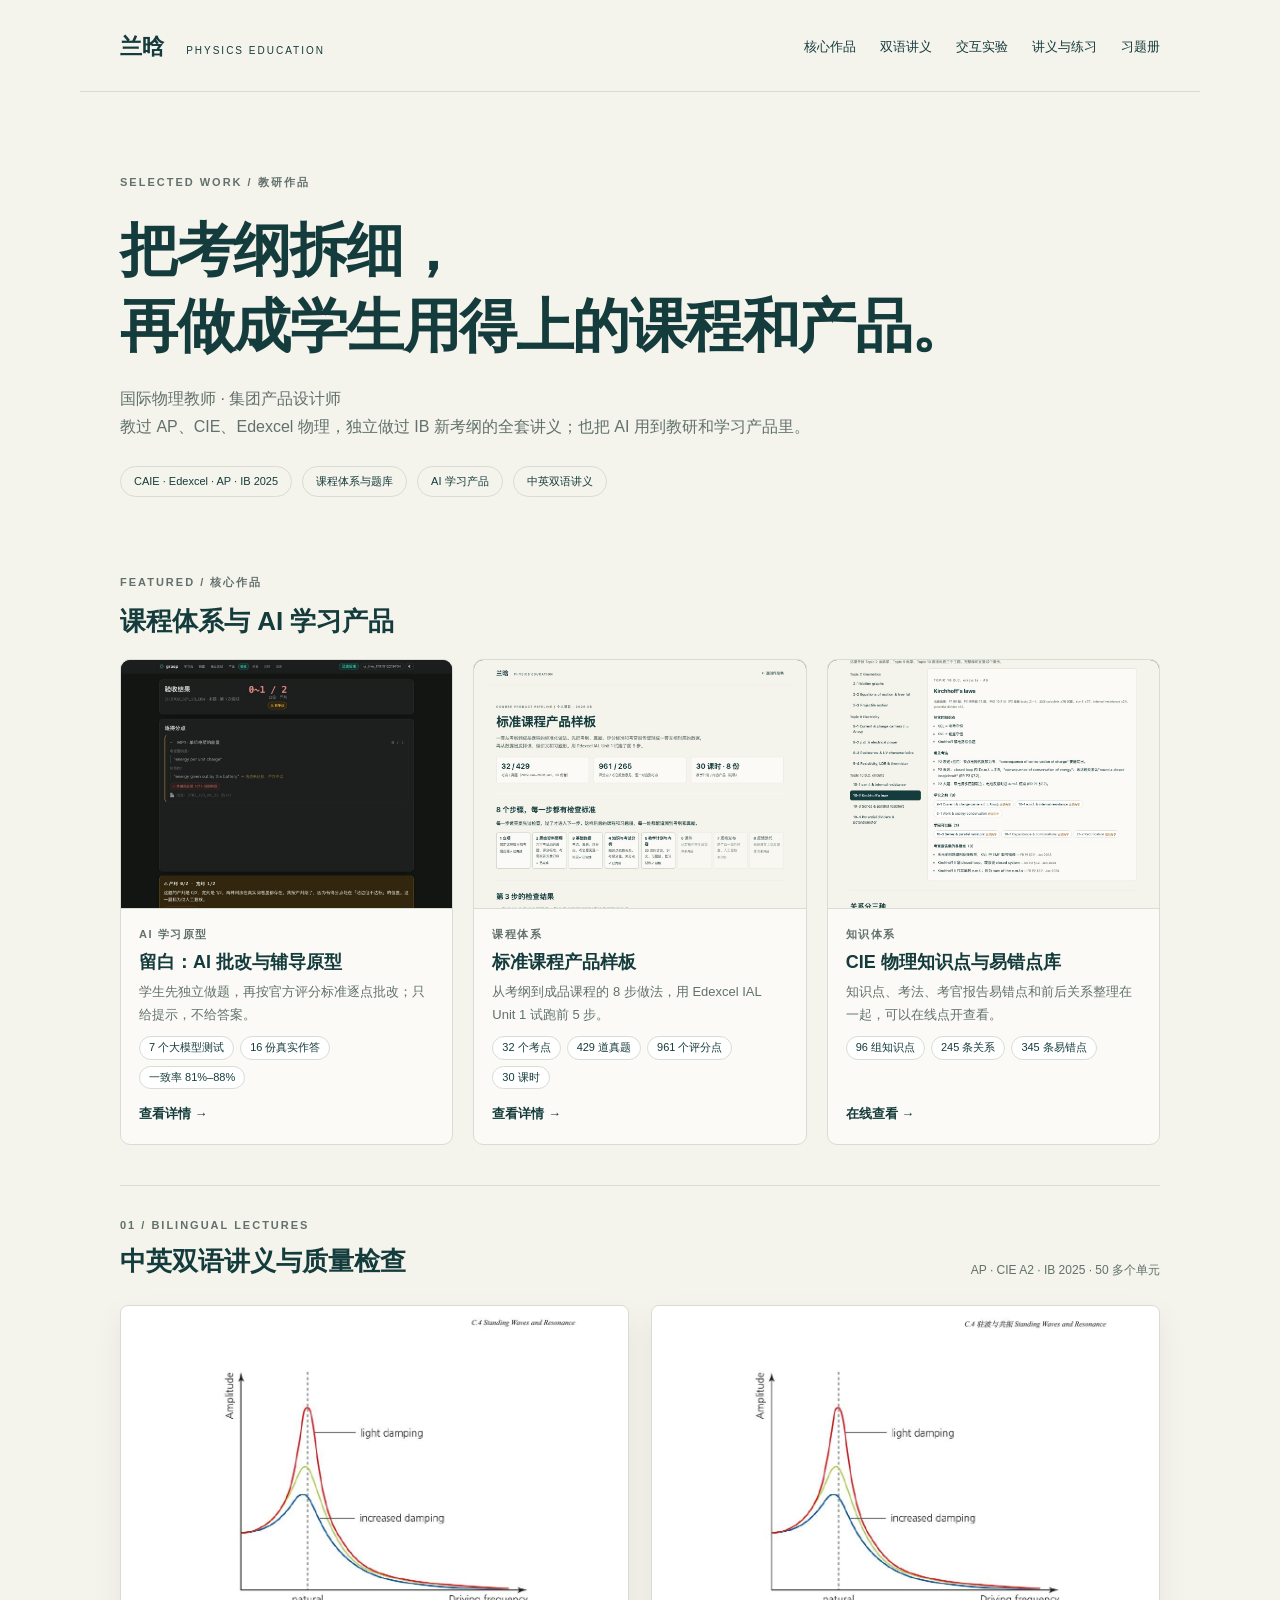
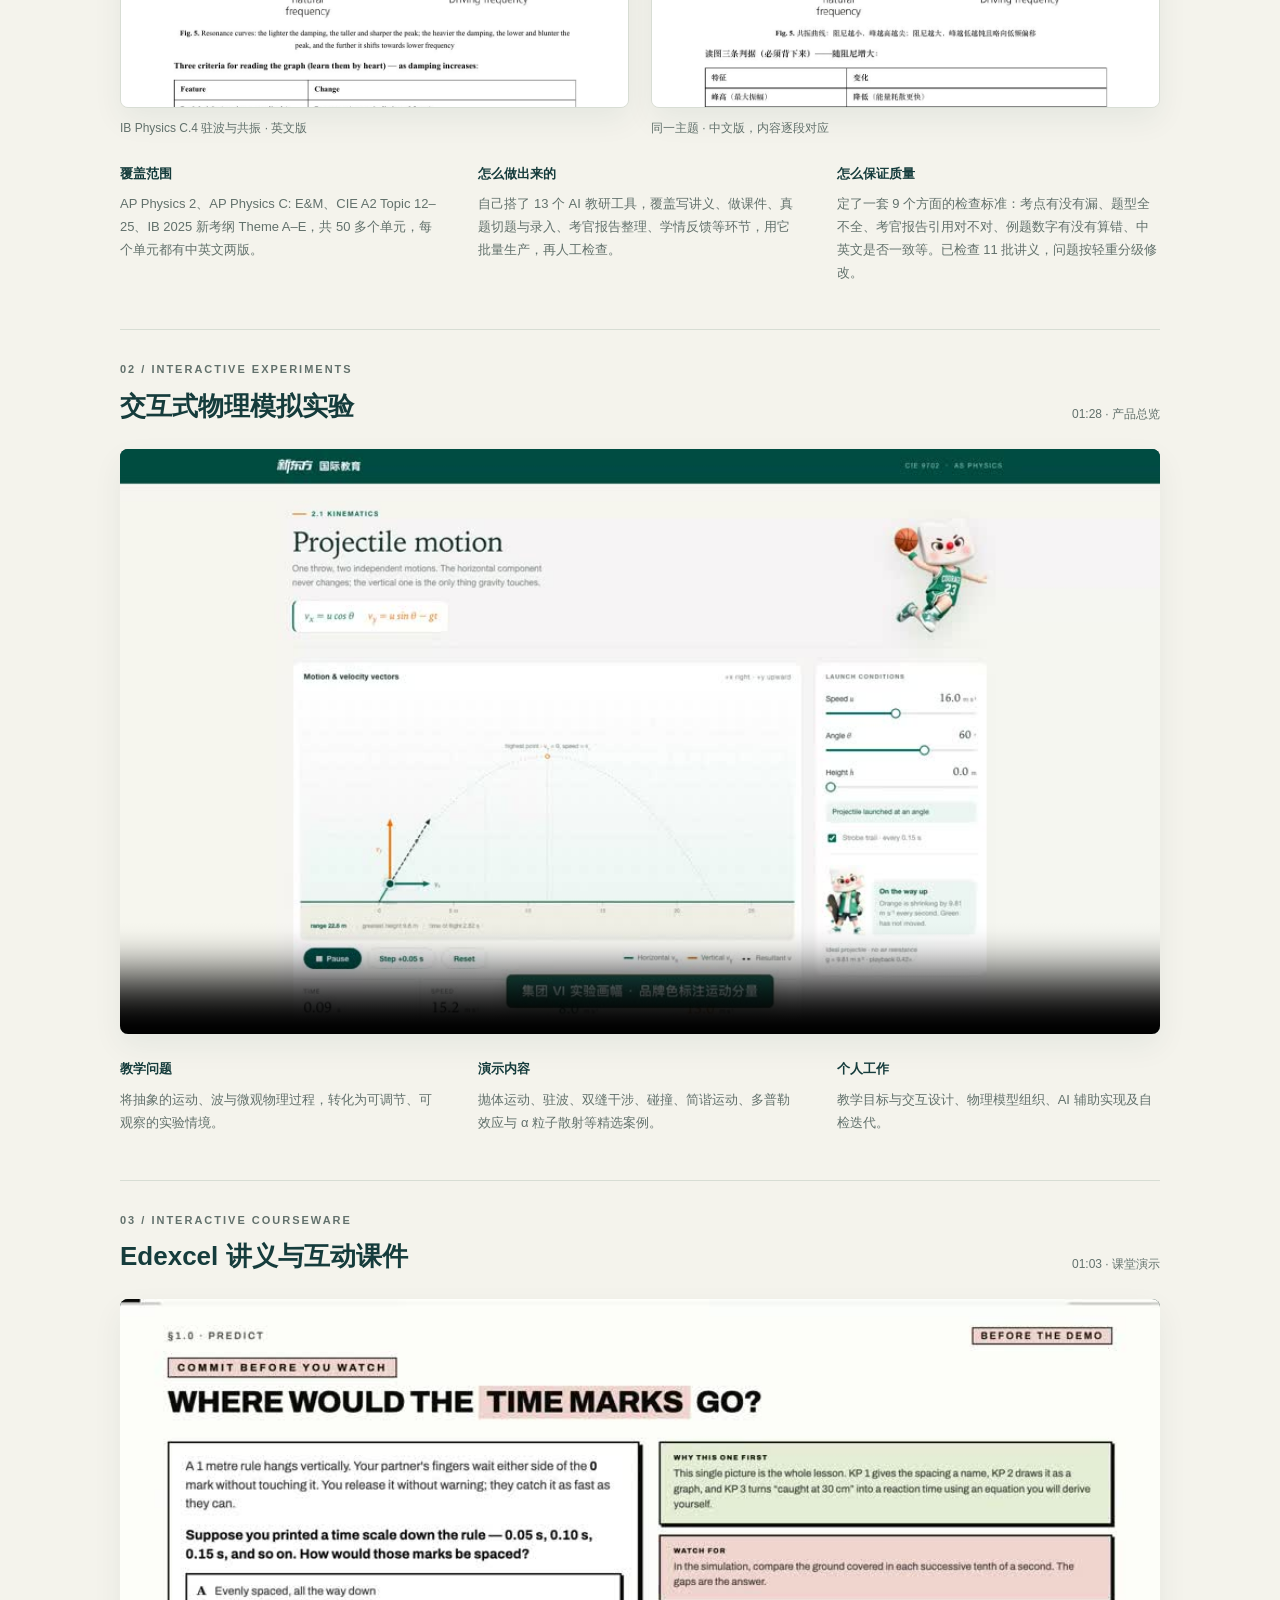
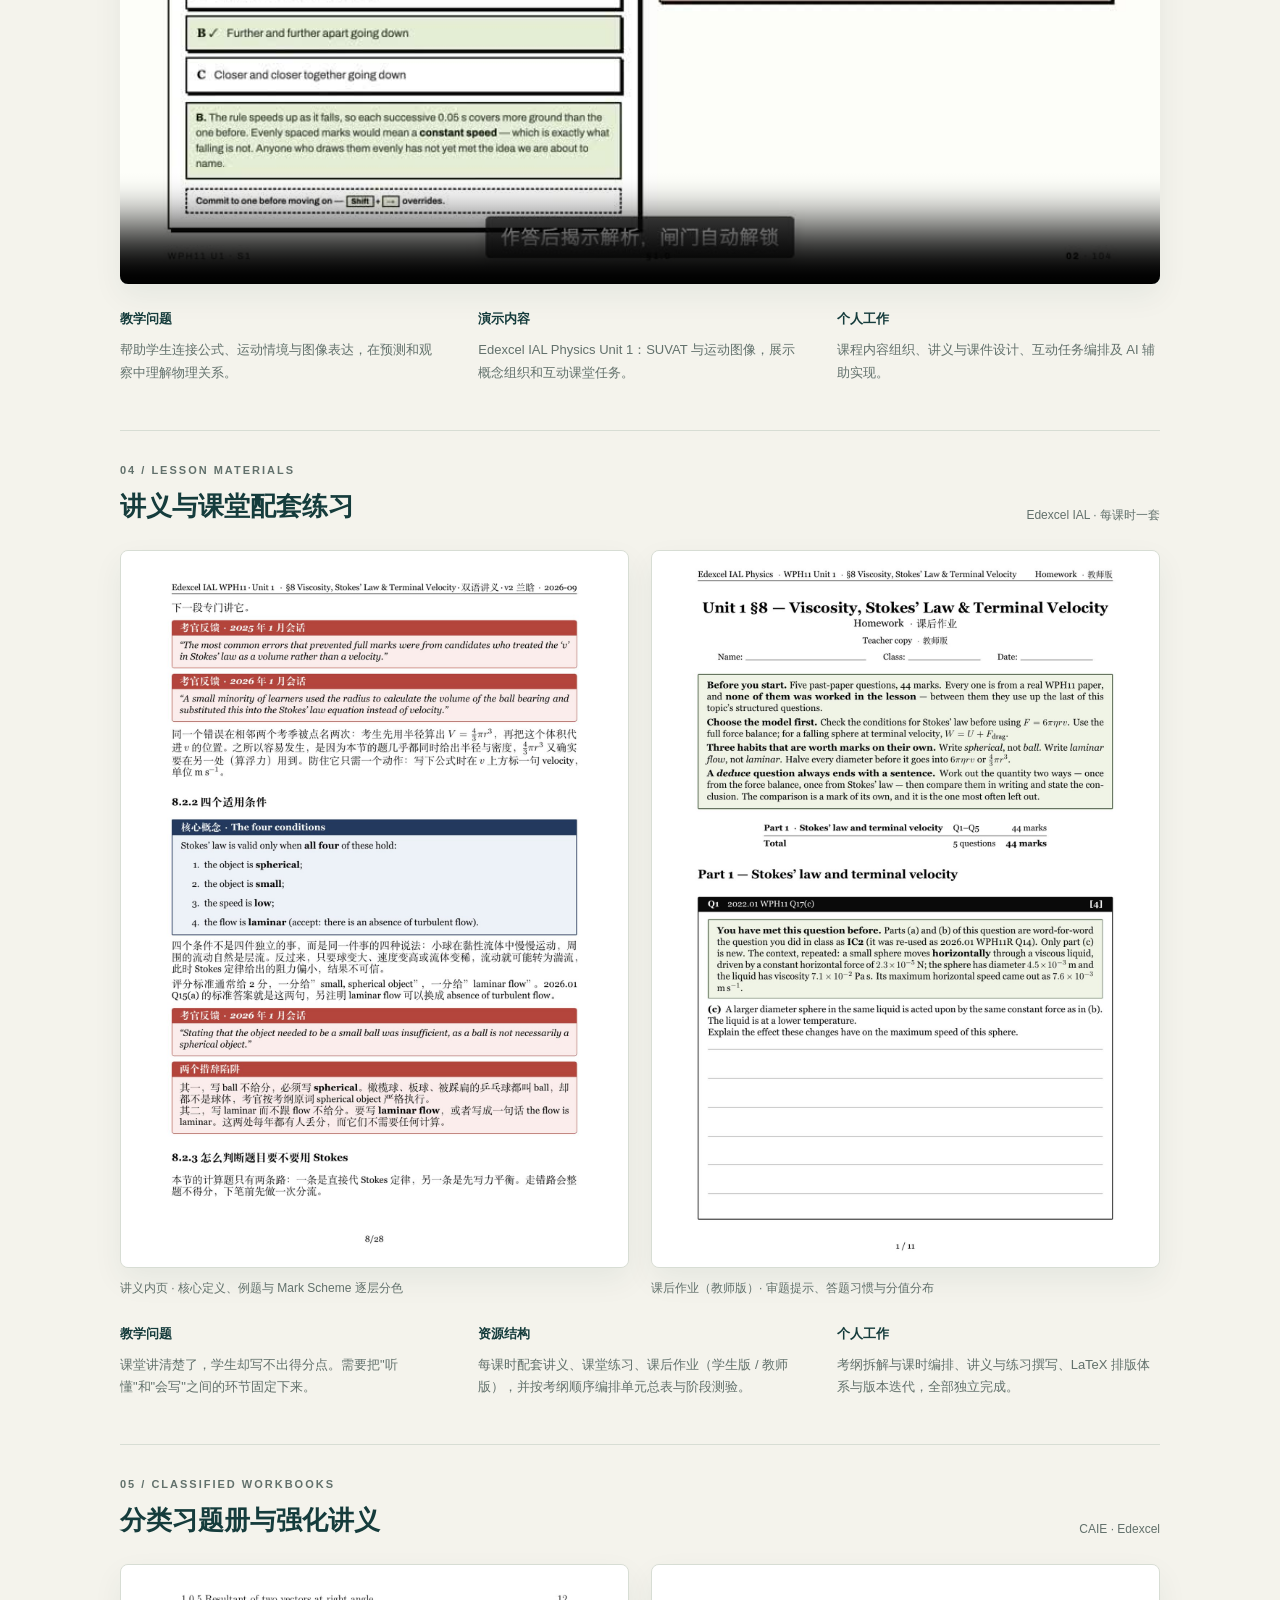
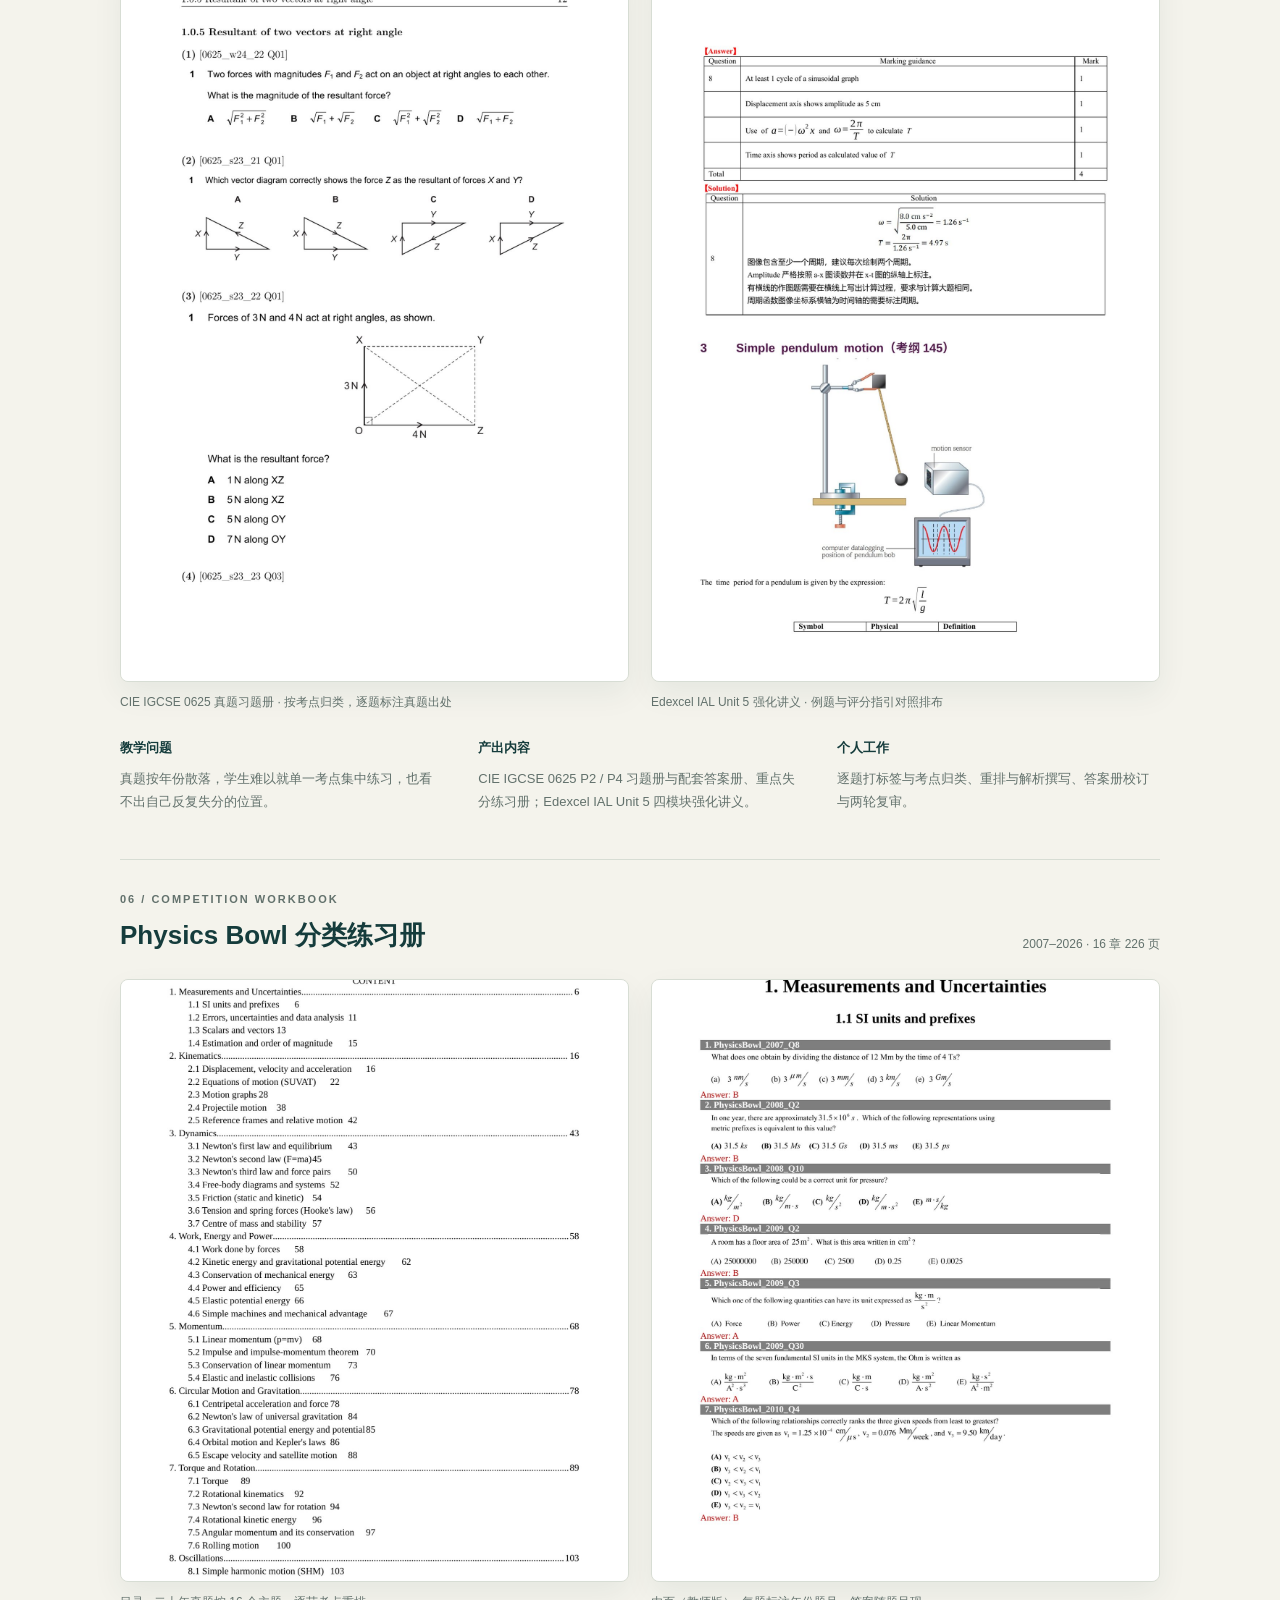
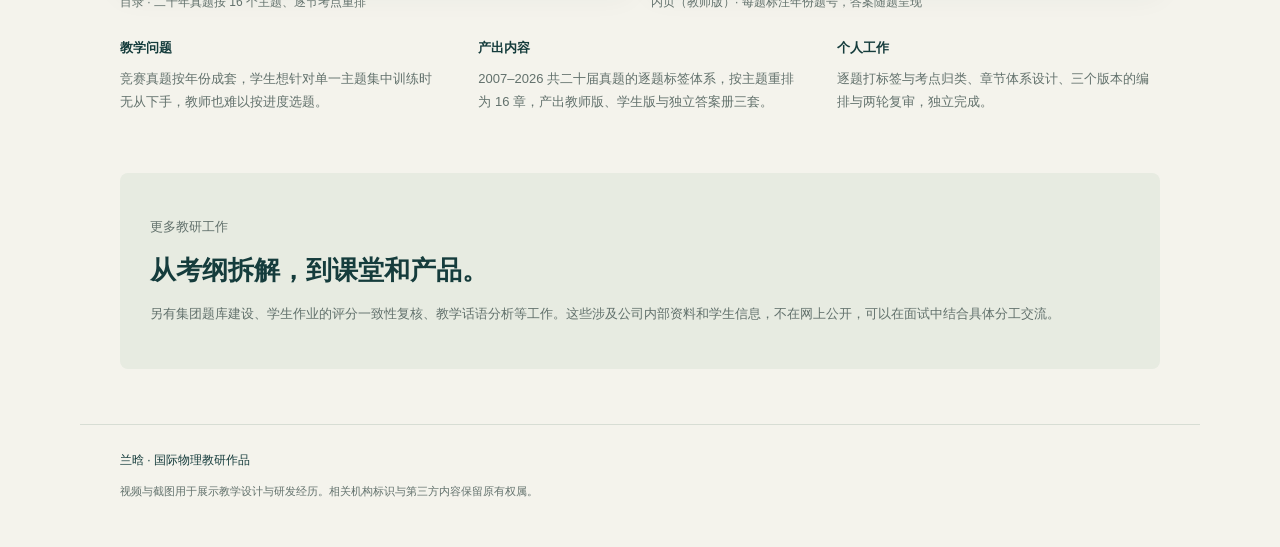
==== index.html @ 9a459170 "首页重排并新增三个核心作品详情页 - 首页新增核心作品卡片：留白 AI 批改与辅导原型、标准课程产品样板、CIE 知识点与易错点库 - 新增中英双语讲义板块，原有板块顺延编号 - 新增 whitesp" ====
<!doctype html>
<html lang="zh-CN">
<head><meta charset="utf-8"><meta name="viewport" content="width=device-width,initial-scale=1"><title>兰晗 · 国际课程教研与 AI 学习产品</title><meta name="description" content="国际物理教研作品：AI 批改与辅导原型、标准课程产品样板、CIE 知识点与易错点库、中英双语讲义、交互式模拟实验与分类习题册。"><link rel="stylesheet" href="style.css"><link rel="stylesheet" href="sub.css"><link rel="icon" href="favicon.svg" type="image/svg+xml"></head>
<body>
<header><a class="brand" href="#">兰晗 <span>PHYSICS EDUCATION</span></a><nav><a href="#featured">核心作品</a><a href="#bilingual">双语讲义</a><a href="#simulations">交互实验</a><a href="#materials">讲义与练习</a><a href="#workbooks">习题册</a></nav></header>
<main><section class="intro"><p class="eyebrow">SELECTED WORK / 教研作品</p><h1>把考纲拆细，<br>再做成学生用得上的课程和产品。</h1><p class="lead">国际物理教师 · 集团产品设计师<br>教过 AP、CIE、Edexcel 物理，独立做过 IB 新考纲的全套讲义；也把 AI 用到教研和学习产品里。</p><div class="tags"><span>CAIE · Edexcel · AP · IB 2025</span><span>课程体系与题库</span><span>AI 学习产品</span><span>中英双语讲义</span></div></section>
<section class="featured" id="featured"><p class="eyebrow">FEATURED / 核心作品</p><h2>课程体系与 AI 学习产品</h2><div class="feat-grid">
<a class="feat" href="whitespace.html"><div class="thumb"><img src="assets/ws-verdict.jpg" alt="留白批改结果界面" loading="lazy"></div><div class="body"><span class="kind">AI 学习原型</span><h3>留白：AI 批改与辅导原型</h3><p>学生先独立做题，再按官方评分标准逐点批改；只给提示，不给答案。</p><div class="nums"><span>7 个大模型测试</span><span>16 份真实作答</span><span>一致率 81%–88%</span></div><span class="more">查看详情 →</span></div></a>
<a class="feat" href="standard-course.html"><div class="thumb"><img src="assets/course-preview.jpg" alt="标准课程产品样板页面" loading="lazy"></div><div class="body"><span class="kind">课程体系</span><h3>标准课程产品样板</h3><p>从考纲到成品课程的 8 步做法，用 Edexcel IAL Unit 1 试跑前 5 步。</p><div class="nums"><span>32 个考点</span><span>429 道真题</span><span>961 个评分点</span><span>30 课时</span></div><span class="more">查看详情 →</span></div></a>
<a class="feat" href="knowledge-map.html"><div class="thumb"><img src="assets/kg-preview.jpg" alt="CIE 知识点与易错点库交互页面" loading="lazy"></div><div class="body"><span class="kind">知识体系</span><h3>CIE 物理知识点与易错点库</h3><p>知识点、考法、考官报告易错点和前后关系整理在一起，可以在线点开查看。</p><div class="nums"><span>96 组知识点</span><span>245 条关系</span><span>345 条易错点</span></div><span class="more">在线查看 →</span></div></a>
</div></section>
<article id="bilingual"><div class="section-heading"><div><p class="eyebrow">01 / BILINGUAL LECTURES</p><h2>中英双语讲义与质量检查</h2></div><span class="duration">AP · CIE A2 · IB 2025 · 50 多个单元</span></div><div class="shots"><figure><img src="assets/bilingual-en.jpg" alt="IB Physics C.4 驻波与共振英文讲义内页，含共振曲线与阻尼对比表" loading="lazy" width="1076" height="851"><figcaption>IB Physics C.4 驻波与共振 · 英文版</figcaption></figure><figure><img src="assets/bilingual-cn.jpg" alt="同一主题中文版讲义内页" loading="lazy" width="1076" height="851"><figcaption>同一主题 · 中文版，内容逐段对应</figcaption></figure></div><div class="details"><section><h3>覆盖范围</h3><p>AP Physics 2、AP Physics C: E&amp;M、CIE A2 Topic 12–25、IB 2025 新考纲 Theme A–E，共 50 多个单元，每个单元都有中英文两版。</p></section><section><h3>怎么做出来的</h3><p>自己搭了 13 个 AI 教研工具，覆盖写讲义、做课件、真题切题与录入、考官报告整理、学情反馈等环节，用它批量生产，再人工检查。</p></section><section><h3>怎么保证质量</h3><p>定了一套 9 个方面的检查标准：考点有没有漏、题型全不全、考官报告引用对不对、例题数字有没有算错、中英文是否一致等。已检查 11 批讲义，问题按轻重分级修改。</p></section></div></article>
<article id="simulations"><div class="section-heading"><div><p class="eyebrow">02 / INTERACTIVE EXPERIMENTS</p><h2>交互式物理模拟实验</h2></div><span class="duration">01:28 · 产品总览</span></div><video controls playsinline preload="none" poster="simulations.jpg" aria-label="交互式物理模拟实验演示"><source src="simulations.mp4" type="video/mp4">浏览器不支持播放，请打开<a href="simulations.mp4">视频文件</a>。</video><div class="details"><section><h3>教学问题</h3><p>将抽象的运动、波与微观物理过程，转化为可调节、可观察的实验情境。</p></section><section><h3>演示内容</h3><p>抛体运动、驻波、双缝干涉、碰撞、简谐运动、多普勒效应与 α 粒子散射等精选案例。</p></section><section><h3>个人工作</h3><p>教学目标与交互设计、物理模型组织、AI 辅助实现及自检迭代。</p></section></div></article>
<article id="courseware"><div class="section-heading"><div><p class="eyebrow">03 / INTERACTIVE COURSEWARE</p><h2>Edexcel 讲义与互动课件</h2></div><span class="duration">01:03 · 课堂演示</span></div><video controls playsinline preload="none" poster="courseware.jpg" aria-label="Edexcel 互动课件演示"><source src="courseware.mp4" type="video/mp4">浏览器不支持播放，请打开<a href="courseware.mp4">视频文件</a>。</video><div class="details"><section><h3>教学问题</h3><p>帮助学生连接公式、运动情境与图像表达，在预测和观察中理解物理关系。</p></section><section><h3>演示内容</h3><p>Edexcel IAL Physics Unit 1：SUVAT 与运动图像，展示概念组织和互动课堂任务。</p></section><section><h3>个人工作</h3><p>课程内容组织、讲义与课件设计、互动任务编排及 AI 辅助实现。</p></section></div></article>
<article id="materials"><div class="section-heading"><div><p class="eyebrow">04 / LESSON MATERIALS</p><h2>讲义与课堂配套练习</h2></div><span class="duration">Edexcel IAL · 每课时一套</span></div><div class="shots"><figure><img src="shot-lecture.jpg" alt="Edexcel IAL Unit 1 黏滞性与斯托克斯定律双语讲义内页" loading="lazy" width="1400" height="1978"><figcaption>讲义内页 · 核心定义、例题与 Mark Scheme 逐层分色</figcaption></figure><figure><img src="shot-homework.jpg" alt="课后作业教师版首页，含审题提示与分值分布表" loading="lazy" width="1400" height="1978"><figcaption>课后作业（教师版）· 审题提示、答题习惯与分值分布</figcaption></figure></div><div class="details"><section><h3>教学问题</h3><p>课堂讲清楚了，学生却写不出得分点。需要把"听懂"和"会写"之间的环节固定下来。</p></section><section><h3>资源结构</h3><p>每课时配套讲义、课堂练习、课后作业（学生版 / 教师版），并按考纲顺序编排单元总表与阶段测验。</p></section><section><h3>个人工作</h3><p>考纲拆解与课时编排、讲义与练习撰写、LaTeX 排版体系与版本迭代，全部独立完成。</p></section></div></article>
<article id="workbooks"><div class="section-heading"><div><p class="eyebrow">05 / CLASSIFIED WORKBOOKS</p><h2>分类习题册与强化讲义</h2></div><span class="duration">CAIE · Edexcel</span></div><div class="shots"><figure><img src="shot-cie-ig.jpg" alt="CIE IGCSE 0625 真题习题册内页，按考点归类并标注真题出处" loading="lazy" width="1400" height="1978"><figcaption>CIE IGCSE 0625 真题习题册 · 按考点归类，逐题标注真题出处</figcaption></figure><figure><img src="shot-edx-u5.jpg" alt="Edexcel IAL Unit 5 强化讲义内页，含简谐运动与单摆的评分指引" loading="lazy" width="1400" height="1978"><figcaption>Edexcel IAL Unit 5 强化讲义 · 例题与评分指引对照排布</figcaption></figure></div><div class="details"><section><h3>教学问题</h3><p>真题按年份散落，学生难以就单一考点集中练习，也看不出自己反复失分的位置。</p></section><section><h3>产出内容</h3><p>CIE IGCSE 0625 P2 / P4 习题册与配套答案册、重点失分练习册；Edexcel IAL Unit 5 四模块强化讲义。</p></section><section><h3>个人工作</h3><p>逐题打标签与考点归类、重排与解析撰写、答案册校订与两轮复审。</p></section></div></article>
<article id="physicsbowl"><div class="section-heading"><div><p class="eyebrow">06 / COMPETITION WORKBOOK</p><h2>Physics Bowl 分类练习册</h2></div><span class="duration">2007–2026 · 16 章 226 页</span></div><div class="shots"><figure><img src="shot-pbowl-toc.jpg" alt="Physics Bowl 分类练习册目录，按十六个物理主题分章" loading="lazy" width="1400" height="1661"><figcaption>目录 · 二十年真题按 16 个主题、逐节考点重排</figcaption></figure><figure><img src="shot-pbowl-q.jpg" alt="练习册内页，每题标注真题年份与题号并附答案" loading="lazy" width="1400" height="1661"><figcaption>内页（教师版）· 每题标注年份题号，答案随题呈现</figcaption></figure></div><div class="details"><section><h3>教学问题</h3><p>竞赛真题按年份成套，学生想针对单一主题集中训练时无从下手，教师也难以按进度选题。</p></section><section><h3>产出内容</h3><p>2007–2026 共二十届真题的逐题标签体系，按主题重排为 16 章，产出教师版、学生版与独立答案册三套。</p></section><section><h3>个人工作</h3><p>逐题打标签与考点归类、章节体系设计、三个版本的编排与两轮复审，独立完成。</p></section></div></article>
<aside><p>更多教研工作</p><h2>从考纲拆解，到课堂和产品。</h2><p>另有集团题库建设、学生作业的评分一致性复核、教学话语分析等工作。这些涉及公司内部资料和学生信息，不在网上公开，可以在面试中结合具体分工交流。</p></aside></main>
<footer><span>兰晗 · 国际物理教研作品</span><p>视频与截图用于展示教学设计与研发经历。相关机构标识与第三方内容保留原有权属。</p></footer>
</body></html>
---- style.css ----
:root{color-scheme:light;--ink:#153c3c;--muted:#62716c;--paper:#f4f3ec;--line:#d7ddd4}*{box-sizing:border-box}html{scroll-behavior:smooth;scroll-padding-top:28px}body{margin:0;background:var(--paper);color:var(--ink);font-family:-apple-system,BlinkMacSystemFont,"PingFang SC","Microsoft YaHei",sans-serif;line-height:1.75}header,main,footer{max-width:1120px;margin:auto;padding:0 40px}header{display:flex;align-items:center;justify-content:space-between;padding-top:28px;padding-bottom:24px;border-bottom:1px solid var(--line)}a{color:inherit;text-decoration:none}a:hover{text-decoration:underline}.brand{font-weight:700;font-size:22px}.brand span{font-size:10px;letter-spacing:2px;margin-left:16px;font-weight:500}nav{display:flex;gap:24px;font-size:13px}.intro{padding:70px 0 55px}.eyebrow{font-size:11px;letter-spacing:2px;color:var(--muted);font-weight:600}h1{font-size:clamp(34px,5vw,58px);line-height:1.32;letter-spacing:-1.5px;font-weight:600;margin:20px 0}h2{font-size:26px;line-height:1.45;margin:8px 0 0;font-weight:600}.lead{font-size:16px;color:var(--muted)}.tags{display:flex;gap:10px;flex-wrap:wrap;margin-top:25px}.tags span{border:1px solid var(--line);border-radius:25px;padding:5px 13px;font-size:11px}article{padding:30px 0 45px;border-top:1px solid var(--line)}.section-heading{display:flex;justify-content:space-between;align-items:flex-end;margin-bottom:24px;gap:15px}.section-heading .eyebrow{margin:0}.duration{white-space:nowrap;font-size:12px;color:var(--muted)}video{display:block;width:100%;aspect-ratio:16/9;background:#102d2d;border-radius:8px;box-shadow:0 12px 30px #153c3c10}.shots{display:grid;grid-template-columns:1fr 1fr;gap:22px}.shots figure{margin:0}.shots img{display:block;width:100%;height:auto;border:1px solid var(--line);border-radius:8px;background:#fff;box-shadow:0 12px 30px #153c3c10}.shots figcaption{font-size:12px;color:var(--muted);margin-top:10px}.details{display:grid;grid-template-columns:repeat(3,1fr);gap:35px;margin-top:24px}.details h3{font-size:13px;margin:0 0 8px}.details p{font-size:13px;margin:0;color:var(--muted)}aside{background:#e7ebe1;border-radius:8px;padding:30px;margin:15px 0 55px}aside>p{font-size:13px;color:var(--muted)}footer{border-top:1px solid var(--line);padding-top:25px;padding-bottom:35px;font-size:12px}footer p{font-size:11px;color:var(--muted)}a:focus-visible,video:focus-visible{outline:3px solid #bd762f;outline-offset:5px}@media(max-width:640px){header,main,footer{padding-left:20px;padding-right:20px}header{align-items:flex-start}.brand span{display:block;margin:0;font-size:8px}nav{gap:14px;font-size:12px}.intro{padding:42px 0 35px}.section-heading{display:block}.duration{display:block;margin-top:10px}h2{font-size:23px}.details{grid-template-columns:1fr;gap:18px}.shots{grid-template-columns:1fr;gap:18px}aside{padding:22px}}@media(prefers-reduced-motion:reduce){html{scroll-behavior:auto}}
---- sub.css ----
/* 详情页与首页新增模块的补充样式，配合 style.css 使用 */
:root{--card:#fbfaf6;--accent:#bd762f;--lock:#8a4b14;--lock-soft:#f3e6d4}
.back{font-size:13px}
.page-intro{padding:56px 0 30px}
.page-intro h1{font-size:clamp(30px,4.2vw,46px);letter-spacing:-1px;margin:14px 0 12px}
.page-intro .lead{max-width:760px}
.stats{display:grid;grid-template-columns:repeat(3,1fr);gap:16px;margin:26px 0 8px}
.stat{background:var(--card);border:1px solid var(--line);border-radius:8px;padding:16px 18px}
.stat b{display:block;font-size:26px;line-height:1.25;font-weight:600;font-variant-numeric:tabular-nums}
.stat span{font-size:12px;color:var(--muted)}
.block{padding:30px 0 34px;border-top:1px solid var(--line)}
.block h2{margin-bottom:14px}
.block p{max-width:820px}
.block p+p{margin-top:0}
.muted{color:var(--muted)}
.small{font-size:13px}
.flow{list-style:none;padding:0;margin:18px 0 8px;display:flex;flex-wrap:wrap;gap:8px}
.flow li{flex:1 1 120px;background:var(--card);border:1px solid var(--line);border-radius:8px;padding:10px 12px;font-size:13px;line-height:1.55}
.flow li b{display:block;font-size:14px;margin-bottom:2px}
.flow li span{color:var(--muted);font-size:12px}
.flow li.lock{background:var(--lock-soft);border-color:#d9b98f}
.flow li.lock b{color:var(--lock)}
.flow li.done{border-color:#9db8a8}
.flow li.todo{opacity:.62}
.flow li .st{display:block;font-size:11px;margin-top:6px;color:var(--ink)}
.cards{display:grid;grid-template-columns:repeat(3,1fr);gap:14px;margin-top:8px}
.cards>div{background:var(--card);border:1px solid var(--line);border-left:3px solid var(--ink);border-radius:8px;padding:14px 16px}
.cards h3{font-size:15px;margin:0 0 6px}
.cards p{font-size:13px;color:var(--muted);margin:0}
.table-wrap{overflow-x:auto;margin:12px 0 10px}
table{border-collapse:collapse;width:100%;font-size:13px;background:var(--card)}
th,td{border:1px solid var(--line);padding:7px 10px;text-align:left;vertical-align:top}
th{background:#e7ebe1;font-weight:600}
td.num{text-align:right;font-variant-numeric:tabular-nums;white-space:nowrap}
.tag{display:inline-block;font-size:11px;border-radius:4px;padding:0 6px;margin-right:4px;background:#e7ebe1}
.tag.warn{background:var(--lock-soft);color:var(--lock)}
.shot{margin:16px 0 6px}
.shot img{display:block;width:100%;height:auto;border:1px solid var(--line);border-radius:8px;box-shadow:0 12px 30px #153c3c10}
.shot figcaption{font-size:12px;color:var(--muted);margin-top:8px}
.two{display:grid;grid-template-columns:1fr 1fr;gap:22px;align-items:start}
.plain{margin:0;padding-left:1.2em;max-width:820px}
.plain li{margin:0 0 6px}
.note{background:#e7ebe1;border-radius:8px;padding:16px 20px;font-size:14px;margin:16px 0}
/* 首页精选卡片 */
.featured{padding:10px 0 40px}
.feat-grid{display:grid;grid-template-columns:repeat(3,1fr);gap:20px;margin-top:18px}
.feat{display:flex;flex-direction:column;background:var(--card);border:1px solid var(--line);border-radius:10px;overflow:hidden;transition:transform .15s,box-shadow .15s}
.feat:hover{text-decoration:none;transform:translateY(-2px);box-shadow:0 14px 30px #153c3c14}
.feat .thumb{aspect-ratio:4/3;background:#102d2d;overflow:hidden;border-bottom:1px solid var(--line)}
.feat .thumb img{width:100%;height:100%;object-fit:cover;object-position:top}
.feat .body{padding:16px 18px 18px;display:flex;flex-direction:column;gap:6px;flex:1}
.feat .kind{font-size:11px;letter-spacing:1.5px;color:var(--muted);font-weight:600}
.feat h3{font-size:18px;margin:0;line-height:1.4}
.feat p{font-size:13px;color:var(--muted);margin:0}
.feat .nums{display:flex;flex-wrap:wrap;gap:6px;margin-top:4px}
.feat .nums span{font-size:11px;border:1px solid var(--line);border-radius:20px;padding:1px 9px;background:#fff}
.feat .more{margin-top:auto;padding-top:8px;font-size:13px;font-weight:600}
/* 知识点库 */
.kg{display:grid;grid-template-columns:260px 1fr;gap:20px;margin-top:14px}
.kg-list{display:flex;flex-direction:column;gap:4px;max-height:640px;overflow:auto;padding-right:4px}
.kg-list h4{font-size:12px;color:var(--muted);margin:10px 0 2px;font-weight:600}
.kg-list button{all:unset;cursor:pointer;font-size:13px;padding:7px 10px;border-radius:6px;border:1px solid transparent;line-height:1.45}
.kg-list button:hover{background:#e7ebe1}
.kg-list button[aria-pressed=true]{background:var(--ink);color:#fff}
.kg-list button:focus-visible{outline:2px solid var(--accent)}
.kg-detail{background:var(--card);border:1px solid var(--line);border-radius:10px;padding:20px 22px;min-height:400px}
.kg-detail h3{font-size:20px;margin:0 0 4px}
.kg-detail h4{font-size:13px;margin:18px 0 8px}
.kg-detail ul{margin:0;padding-left:1.1em;font-size:13px}
.kg-detail li{margin-bottom:6px}
.chips{display:flex;flex-wrap:wrap;gap:6px}
.chip{all:unset;cursor:pointer;font-size:12px;border:1px solid var(--line);border-radius:20px;padding:2px 10px;background:#fff}
.chip.out{cursor:default;color:var(--muted)}
.chip .t{font-size:10px;margin-left:4px;color:var(--accent)}
.src{font-size:11px;color:var(--muted)}
@media(max-width:860px){.feat-grid{grid-template-columns:1fr}.cards{grid-template-columns:1fr}.kg{grid-template-columns:1fr}.kg-list{max-height:none;flex-direction:row;flex-wrap:wrap}.kg-list h4{width:100%}}
@media(max-width:640px){.stats{grid-template-columns:1fr}.two{grid-template-columns:1fr}.page-intro{padding:36px 0 20px}}
@media(max-width:640px){header{flex-wrap:wrap;gap:10px}nav{flex-wrap:wrap;gap:6px 14px}nav a{white-space:nowrap}}
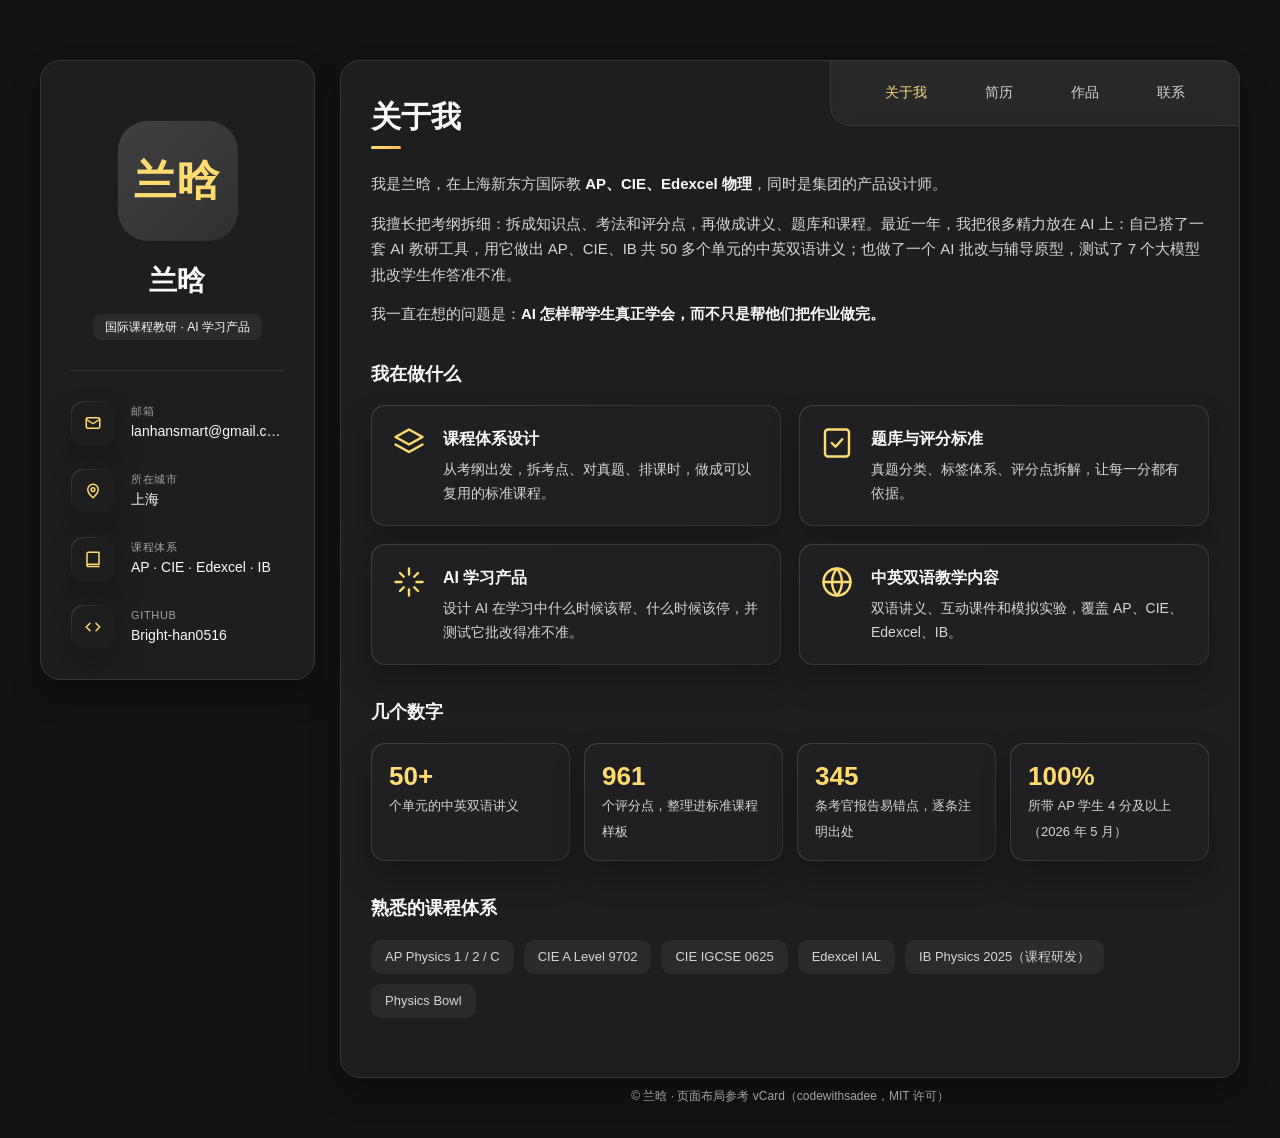
==== commit 7e1317e5: "主页改为名片式深色布局，详情页统一深色主题 - 新主页：左栏个人信息，右栏关于我 / 简历 / 作品 / 联系四个标签页（布局参考 vCard，MIT） - 原首页的视频、讲义、习题册移到 mater" ====
--- a/index.html
+++ b/index.html
@@ -1,20 +1,255 @@
 <!doctype html>
 <html lang="zh-CN">
-<head><meta charset="utf-8"><meta name="viewport" content="width=device-width,initial-scale=1"><title>兰晗 · 国际课程教研与 AI 学习产品</title><meta name="description" content="国际物理教研作品：AI 批改与辅导原型、标准课程产品样板、CIE 知识点与易错点库、中英双语讲义、交互式模拟实验与分类习题册。"><link rel="stylesheet" href="style.css"><link rel="stylesheet" href="sub.css"><link rel="icon" href="favicon.svg" type="image/svg+xml"></head>
+<head>
+<meta charset="utf-8">
+<meta name="viewport" content="width=device-width,initial-scale=1">
+<title>兰晗 · 国际课程教研与 AI 学习产品</title>
+<meta name="description" content="兰晗：国际物理教师、集团产品设计师。课程体系设计、题库与评价标准、AI 学习产品、中英双语教学内容。">
+<meta name="theme-color" content="#121212">
+<link rel="stylesheet" href="vcard.css">
+<link rel="icon" href="favicon.svg" type="image/svg+xml">
+</head>
 <body>
-<header><a class="brand" href="#">兰晗 <span>PHYSICS EDUCATION</span></a><nav><a href="#featured">核心作品</a><a href="#bilingual">双语讲义</a><a href="#simulations">交互实验</a><a href="#materials">讲义与练习</a><a href="#workbooks">习题册</a></nav></header>
-<main><section class="intro"><p class="eyebrow">SELECTED WORK / 教研作品</p><h1>把考纲拆细，<br>再做成学生用得上的课程和产品。</h1><p class="lead">国际物理教师 · 集团产品设计师<br>教过 AP、CIE、Edexcel 物理，独立做过 IB 新考纲的全套讲义；也把 AI 用到教研和学习产品里。</p><div class="tags"><span>CAIE · Edexcel · AP · IB 2025</span><span>课程体系与题库</span><span>AI 学习产品</span><span>中英双语讲义</span></div></section>
-<section class="featured" id="featured"><p class="eyebrow">FEATURED / 核心作品</p><h2>课程体系与 AI 学习产品</h2><div class="feat-grid">
-<a class="feat" href="whitespace.html"><div class="thumb"><img src="assets/ws-verdict.jpg" alt="留白批改结果界面" loading="lazy"></div><div class="body"><span class="kind">AI 学习原型</span><h3>留白：AI 批改与辅导原型</h3><p>学生先独立做题，再按官方评分标准逐点批改；只给提示，不给答案。</p><div class="nums"><span>7 个大模型测试</span><span>16 份真实作答</span><span>一致率 81%–88%</span></div><span class="more">查看详情 →</span></div></a>
-<a class="feat" href="standard-course.html"><div class="thumb"><img src="assets/course-preview.jpg" alt="标准课程产品样板页面" loading="lazy"></div><div class="body"><span class="kind">课程体系</span><h3>标准课程产品样板</h3><p>从考纲到成品课程的 8 步做法，用 Edexcel IAL Unit 1 试跑前 5 步。</p><div class="nums"><span>32 个考点</span><span>429 道真题</span><span>961 个评分点</span><span>30 课时</span></div><span class="more">查看详情 →</span></div></a>
-<a class="feat" href="knowledge-map.html"><div class="thumb"><img src="assets/kg-preview.jpg" alt="CIE 知识点与易错点库交互页面" loading="lazy"></div><div class="body"><span class="kind">知识体系</span><h3>CIE 物理知识点与易错点库</h3><p>知识点、考法、考官报告易错点和前后关系整理在一起，可以在线点开查看。</p><div class="nums"><span>96 组知识点</span><span>245 条关系</span><span>345 条易错点</span></div><span class="more">在线查看 →</span></div></a>
-</div></section>
-<article id="bilingual"><div class="section-heading"><div><p class="eyebrow">01 / BILINGUAL LECTURES</p><h2>中英双语讲义与质量检查</h2></div><span class="duration">AP · CIE A2 · IB 2025 · 50 多个单元</span></div><div class="shots"><figure><img src="assets/bilingual-en.jpg" alt="IB Physics C.4 驻波与共振英文讲义内页，含共振曲线与阻尼对比表" loading="lazy" width="1076" height="851"><figcaption>IB Physics C.4 驻波与共振 · 英文版</figcaption></figure><figure><img src="assets/bilingual-cn.jpg" alt="同一主题中文版讲义内页" loading="lazy" width="1076" height="851"><figcaption>同一主题 · 中文版，内容逐段对应</figcaption></figure></div><div class="details"><section><h3>覆盖范围</h3><p>AP Physics 2、AP Physics C: E&amp;M、CIE A2 Topic 12–25、IB 2025 新考纲 Theme A–E，共 50 多个单元，每个单元都有中英文两版。</p></section><section><h3>怎么做出来的</h3><p>自己搭了 13 个 AI 教研工具，覆盖写讲义、做课件、真题切题与录入、考官报告整理、学情反馈等环节，用它批量生产，再人工检查。</p></section><section><h3>怎么保证质量</h3><p>定了一套 9 个方面的检查标准：考点有没有漏、题型全不全、考官报告引用对不对、例题数字有没有算错、中英文是否一致等。已检查 11 批讲义，问题按轻重分级修改。</p></section></div></article>
-<article id="simulations"><div class="section-heading"><div><p class="eyebrow">02 / INTERACTIVE EXPERIMENTS</p><h2>交互式物理模拟实验</h2></div><span class="duration">01:28 · 产品总览</span></div><video controls playsinline preload="none" poster="simulations.jpg" aria-label="交互式物理模拟实验演示"><source src="simulations.mp4" type="video/mp4">浏览器不支持播放，请打开<a href="simulations.mp4">视频文件</a>。</video><div class="details"><section><h3>教学问题</h3><p>将抽象的运动、波与微观物理过程，转化为可调节、可观察的实验情境。</p></section><section><h3>演示内容</h3><p>抛体运动、驻波、双缝干涉、碰撞、简谐运动、多普勒效应与 α 粒子散射等精选案例。</p></section><section><h3>个人工作</h3><p>教学目标与交互设计、物理模型组织、AI 辅助实现及自检迭代。</p></section></div></article>
-<article id="courseware"><div class="section-heading"><div><p class="eyebrow">03 / INTERACTIVE COURSEWARE</p><h2>Edexcel 讲义与互动课件</h2></div><span class="duration">01:03 · 课堂演示</span></div><video controls playsinline preload="none" poster="courseware.jpg" aria-label="Edexcel 互动课件演示"><source src="courseware.mp4" type="video/mp4">浏览器不支持播放，请打开<a href="courseware.mp4">视频文件</a>。</video><div class="details"><section><h3>教学问题</h3><p>帮助学生连接公式、运动情境与图像表达，在预测和观察中理解物理关系。</p></section><section><h3>演示内容</h3><p>Edexcel IAL Physics Unit 1：SUVAT 与运动图像，展示概念组织和互动课堂任务。</p></section><section><h3>个人工作</h3><p>课程内容组织、讲义与课件设计、互动任务编排及 AI 辅助实现。</p></section></div></article>
-<article id="materials"><div class="section-heading"><div><p class="eyebrow">04 / LESSON MATERIALS</p><h2>讲义与课堂配套练习</h2></div><span class="duration">Edexcel IAL · 每课时一套</span></div><div class="shots"><figure><img src="shot-lecture.jpg" alt="Edexcel IAL Unit 1 黏滞性与斯托克斯定律双语讲义内页" loading="lazy" width="1400" height="1978"><figcaption>讲义内页 · 核心定义、例题与 Mark Scheme 逐层分色</figcaption></figure><figure><img src="shot-homework.jpg" alt="课后作业教师版首页，含审题提示与分值分布表" loading="lazy" width="1400" height="1978"><figcaption>课后作业（教师版）· 审题提示、答题习惯与分值分布</figcaption></figure></div><div class="details"><section><h3>教学问题</h3><p>课堂讲清楚了，学生却写不出得分点。需要把"听懂"和"会写"之间的环节固定下来。</p></section><section><h3>资源结构</h3><p>每课时配套讲义、课堂练习、课后作业（学生版 / 教师版），并按考纲顺序编排单元总表与阶段测验。</p></section><section><h3>个人工作</h3><p>考纲拆解与课时编排、讲义与练习撰写、LaTeX 排版体系与版本迭代，全部独立完成。</p></section></div></article>
-<article id="workbooks"><div class="section-heading"><div><p class="eyebrow">05 / CLASSIFIED WORKBOOKS</p><h2>分类习题册与强化讲义</h2></div><span class="duration">CAIE · Edexcel</span></div><div class="shots"><figure><img src="shot-cie-ig.jpg" alt="CIE IGCSE 0625 真题习题册内页，按考点归类并标注真题出处" loading="lazy" width="1400" height="1978"><figcaption>CIE IGCSE 0625 真题习题册 · 按考点归类，逐题标注真题出处</figcaption></figure><figure><img src="shot-edx-u5.jpg" alt="Edexcel IAL Unit 5 强化讲义内页，含简谐运动与单摆的评分指引" loading="lazy" width="1400" height="1978"><figcaption>Edexcel IAL Unit 5 强化讲义 · 例题与评分指引对照排布</figcaption></figure></div><div class="details"><section><h3>教学问题</h3><p>真题按年份散落，学生难以就单一考点集中练习，也看不出自己反复失分的位置。</p></section><section><h3>产出内容</h3><p>CIE IGCSE 0625 P2 / P4 习题册与配套答案册、重点失分练习册；Edexcel IAL Unit 5 四模块强化讲义。</p></section><section><h3>个人工作</h3><p>逐题打标签与考点归类、重排与解析撰写、答案册校订与两轮复审。</p></section></div></article>
-<article id="physicsbowl"><div class="section-heading"><div><p class="eyebrow">06 / COMPETITION WORKBOOK</p><h2>Physics Bowl 分类练习册</h2></div><span class="duration">2007–2026 · 16 章 226 页</span></div><div class="shots"><figure><img src="shot-pbowl-toc.jpg" alt="Physics Bowl 分类练习册目录，按十六个物理主题分章" loading="lazy" width="1400" height="1661"><figcaption>目录 · 二十年真题按 16 个主题、逐节考点重排</figcaption></figure><figure><img src="shot-pbowl-q.jpg" alt="练习册内页，每题标注真题年份与题号并附答案" loading="lazy" width="1400" height="1661"><figcaption>内页（教师版）· 每题标注年份题号，答案随题呈现</figcaption></figure></div><div class="details"><section><h3>教学问题</h3><p>竞赛真题按年份成套，学生想针对单一主题集中训练时无从下手，教师也难以按进度选题。</p></section><section><h3>产出内容</h3><p>2007–2026 共二十届真题的逐题标签体系，按主题重排为 16 章，产出教师版、学生版与独立答案册三套。</p></section><section><h3>个人工作</h3><p>逐题打标签与考点归类、章节体系设计、三个版本的编排与两轮复审，独立完成。</p></section></div></article>
-<aside><p>更多教研工作</p><h2>从考纲拆解，到课堂和产品。</h2><p>另有集团题库建设、学生作业的评分一致性复核、教学话语分析等工作。这些涉及公司内部资料和学生信息，不在网上公开，可以在面试中结合具体分工交流。</p></aside></main>
-<footer><span>兰晗 · 国际物理教研作品</span><p>视频与截图用于展示教学设计与研发经历。相关机构标识与第三方内容保留原有权属。</p></footer>
-</body></html>
+<svg width="0" height="0" style="position:absolute" aria-hidden="true">
+  <symbol id="i-mail" viewBox="0 0 24 24" fill="none" stroke="currentColor" stroke-width="2" stroke-linecap="round" stroke-linejoin="round"><rect x="3" y="5" width="18" height="14" rx="2"/><path d="m3 7 9 6 9-6"/></symbol>
+  <symbol id="i-pin" viewBox="0 0 24 24" fill="none" stroke="currentColor" stroke-width="2" stroke-linecap="round" stroke-linejoin="round"><path d="M12 21s-7-6.2-7-11a7 7 0 0 1 14 0c0 4.8-7 11-7 11Z"/><circle cx="12" cy="10" r="2.5"/></symbol>
+  <symbol id="i-book" viewBox="0 0 24 24" fill="none" stroke="currentColor" stroke-width="2" stroke-linecap="round" stroke-linejoin="round"><path d="M4 19.5V5a2 2 0 0 1 2-2h14v16H6a2 2 0 0 0-2 2Zm0 0A2 2 0 0 0 6 22h14"/></symbol>
+  <symbol id="i-code" viewBox="0 0 24 24" fill="none" stroke="currentColor" stroke-width="2" stroke-linecap="round" stroke-linejoin="round"><path d="m8 7-5 5 5 5M16 7l5 5-5 5"/></symbol>
+  <symbol id="i-layers" viewBox="0 0 24 24" fill="none" stroke="currentColor" stroke-width="1.6" stroke-linecap="round" stroke-linejoin="round"><path d="m12 3 9 5-9 5-9-5 9-5Z"/><path d="m3 13 9 5 9-5"/></symbol>
+  <symbol id="i-check" viewBox="0 0 24 24" fill="none" stroke="currentColor" stroke-width="1.6" stroke-linecap="round" stroke-linejoin="round"><rect x="4" y="3" width="16" height="18" rx="2"/><path d="m8.5 12 2.5 2.5 4.5-5"/></symbol>
+  <symbol id="i-spark" viewBox="0 0 24 24" fill="none" stroke="currentColor" stroke-width="1.6" stroke-linecap="round" stroke-linejoin="round"><path d="M12 3v4M12 17v4M3 12h4M17 12h4M6 6l2.5 2.5M15.5 15.5 18 18M6 18l2.5-2.5M15.5 8.5 18 6"/></symbol>
+  <symbol id="i-globe" viewBox="0 0 24 24" fill="none" stroke="currentColor" stroke-width="1.6" stroke-linecap="round" stroke-linejoin="round"><circle cx="12" cy="12" r="9"/><path d="M3 12h18M12 3a14 14 0 0 1 0 18M12 3a14 14 0 0 0 0 18"/></symbol>
+  <symbol id="i-cap" viewBox="0 0 24 24" fill="none" stroke="currentColor" stroke-width="2" stroke-linecap="round" stroke-linejoin="round"><path d="m2 9 10-5 10 5-10 5L2 9Z"/><path d="M6 11v5c3 2 9 2 12 0v-5"/></symbol>
+  <symbol id="i-brief" viewBox="0 0 24 24" fill="none" stroke="currentColor" stroke-width="2" stroke-linecap="round" stroke-linejoin="round"><rect x="3" y="7" width="18" height="13" rx="2"/><path d="M8 7V5a2 2 0 0 1 2-2h4a2 2 0 0 1 2 2v2"/></symbol>
+</svg>
+
+<main class="page">
+
+  <aside class="sidebar" id="sidebar">
+    <div class="sidebar-top">
+      <div class="avatar" aria-hidden="true">兰晗</div>
+      <div class="who">
+        <h1>兰晗</h1>
+        <span class="title-chip">国际课程教研 · AI 学习产品</span>
+      </div>
+      <button class="more-btn" id="moreBtn" type="button" aria-expanded="false" aria-controls="sidebar"><span>联系方式</span> ▾</button>
+    </div>
+    <div class="sep"></div>
+    <ul class="contacts">
+      <li><div class="icon-box"><svg><use href="#i-mail"/></svg></div>
+        <div class="contact-info"><p class="contact-title">邮箱</p><a class="contact-link" href="mailto:lanhansmart@gmail.com">lanhansmart@gmail.com</a></div></li>
+      <li><div class="icon-box"><svg><use href="#i-pin"/></svg></div>
+        <div class="contact-info"><p class="contact-title">所在城市</p><span class="contact-text">上海</span></div></li>
+      <li><div class="icon-box"><svg><use href="#i-book"/></svg></div>
+        <div class="contact-info"><p class="contact-title">课程体系</p><span class="contact-text">AP · CIE · Edexcel · IB</span></div></li>
+      <li><div class="icon-box"><svg><use href="#i-code"/></svg></div>
+        <div class="contact-info"><p class="contact-title">GitHub</p><a class="contact-link" href="https://github.com/Bright-han0516" target="_blank" rel="noopener">Bright-han0516</a></div></li>
+    </ul>
+  </aside>
+
+  <div class="main-content">
+    <nav class="navbar" aria-label="主页栏目">
+      <ul>
+        <li><button type="button" data-tab="about" class="active">关于我</button></li>
+        <li><button type="button" data-tab="resume">简历</button></li>
+        <li><button type="button" data-tab="works">作品</button></li>
+        <li><button type="button" data-tab="contact">联系</button></li>
+      </ul>
+    </nav>
+
+    <!-- 关于我 -->
+    <article class="tab active" id="about" data-page="about">
+      <h2 class="tab-title">关于我</h2>
+      <section class="about-text">
+        <p>我是兰晗，在上海新东方国际教 <strong>AP、CIE、Edexcel 物理</strong>，同时是集团的产品设计师。</p>
+        <p>我擅长把考纲拆细：拆成知识点、考法和评分点，再做成讲义、题库和课程。最近一年，我把很多精力放在 AI 上：自己搭了一套 AI 教研工具，用它做出 AP、CIE、IB 共 50 多个单元的中英双语讲义；也做了一个 AI 批改与辅导原型，测试了 7 个大模型批改学生作答准不准。</p>
+        <p>我一直在想的问题是：<strong>AI 怎样帮学生真正学会，而不只是帮他们把作业做完。</strong></p>
+      </section>
+
+      <section>
+        <h3 class="h3">我在做什么</h3>
+        <ul class="service-list">
+          <li class="service-item"><svg><use href="#i-layers"/></svg><div><h4>课程体系设计</h4><p>从考纲出发，拆考点、对真题、排课时，做成可以复用的标准课程。</p></div></li>
+          <li class="service-item"><svg><use href="#i-check"/></svg><div><h4>题库与评分标准</h4><p>真题分类、标签体系、评分点拆解，让每一分都有依据。</p></div></li>
+          <li class="service-item"><svg><use href="#i-spark"/></svg><div><h4>AI 学习产品</h4><p>设计 AI 在学习中什么时候该帮、什么时候该停，并测试它批改得准不准。</p></div></li>
+          <li class="service-item"><svg><use href="#i-globe"/></svg><div><h4>中英双语教学内容</h4><p>双语讲义、互动课件和模拟实验，覆盖 AP、CIE、Edexcel、IB。</p></div></li>
+        </ul>
+      </section>
+
+      <section>
+        <h3 class="h3">几个数字</h3>
+        <ul class="stat-list">
+          <li class="stat"><b>50+</b><span>个单元的中英双语讲义</span></li>
+          <li class="stat"><b>961</b><span>个评分点，整理进标准课程样板</span></li>
+          <li class="stat"><b>345</b><span>条考官报告易错点，逐条注明出处</span></li>
+          <li class="stat"><b>100%</b><span>所带 AP 学生 4 分及以上（2026 年 5 月）</span></li>
+        </ul>
+      </section>
+
+      <section>
+        <h3 class="h3">熟悉的课程体系</h3>
+        <ul class="board-list">
+          <li>AP Physics 1 / 2 / C</li><li>CIE A Level 9702</li><li>CIE IGCSE 0625</li><li>Edexcel IAL</li><li>IB Physics 2025（课程研发）</li><li>Physics Bowl</li>
+        </ul>
+      </section>
+    </article>
+
+    <!-- 简历 -->
+    <article class="tab" id="resume" data-page="resume">
+      <h2 class="tab-title">简历</h2>
+
+      <section class="timeline">
+        <div class="timeline-head"><div class="icon-box"><svg><use href="#i-brief"/></svg></div><h3>工作经历</h3></div>
+        <ol class="timeline-list">
+          <li class="timeline-item">
+            <h4>上海新东方国际教育 · 国际物理教师 / 产品设计师</h4>
+            <span class="when">2025.02 — 至今</span>
+            <ul>
+              <li>教 AP、CIE、Edexcel 物理。2026 年 5 月考季，所带 AP 学生全部 4 分及以上，80% 拿到 5 分。</li>
+              <li>2025.05 起参与集团教研：题库建设中负责真题分类和拆题，交付 Edexcel 集团讲义和 CIE IGCSE 分类习题册。</li>
+              <li>给项目老师做过 2 场 AI 使用培训（约 60 人），组织过 2 次 AI 教学应用主题的教研活动。</li>
+            </ul>
+          </li>
+          <li class="timeline-item">
+            <h4>上海建科检验有限公司 · 检测工程师</h4>
+            <span class="when">2023.07 — 2025.02</span>
+            <p>参与《建筑装饰膜》行业标准编写，负责部分条款起草和各方意见汇总；日常做检测分析和技术报告。</p>
+          </li>
+          <li class="timeline-item">
+            <h4>同济大学土木工程学院 · 研究助理</h4>
+            <span class="when">2022.08 — 2023.07</span>
+            <p>参与连梁低周反复加载试验，负责试验方案、数据分析和技术报告。</p>
+          </li>
+        </ol>
+      </section>
+
+      <section class="timeline">
+        <div class="timeline-head"><div class="icon-box"><svg><use href="#i-spark"/></svg></div><h3>个人项目</h3></div>
+        <ol class="timeline-list">
+          <li class="timeline-item">
+            <h4>标准课程产品库</h4>
+            <span class="when">2026.08</span>
+            <p>设计从考纲到成品课程的 8 步做法，用 Edexcel IAL Unit 1 试跑前 5 步：32 个考点、429 道真题、961 个评分点，排出 30 课时教学计划。</p>
+          </li>
+          <li class="timeline-item">
+            <h4>留白：AI 批改与辅导原型</h4>
+            <span class="when">2026.07 — 2026.08</span>
+            <p>学生先独立做题，再按官方评分标准逐点批改，只给提示不给答案；用 16 份真实学生作答测试了 7 个大模型。</p>
+          </li>
+          <li class="timeline-item">
+            <h4>AI 教研工具</h4>
+            <span class="when">2026.01 起</span>
+            <p>自己搭了 13 个 AI 教研工具，做出 50 多个单元的中英双语讲义，并定了一套 9 个方面的讲义检查标准。</p>
+          </li>
+        </ol>
+      </section>
+
+      <section class="timeline">
+        <div class="timeline-head"><div class="icon-box"><svg><use href="#i-cap"/></svg></div><h3>教育背景</h3></div>
+        <ol class="timeline-list">
+          <li class="timeline-item">
+            <h4>同济大学 · 土木工程 · 工学学士</h4>
+            <span class="when">2018.09 — 2022.07</span>
+            <p>理工科训练让我习惯用数据说话，对照标准逐条检查。</p>
+          </li>
+        </ol>
+      </section>
+
+      <section>
+        <h3 class="h3">技能</h3>
+        <div class="skill-groups">
+          <div class="skill-group"><h4>课程与评价</h4><div class="tags"><span>考纲拆解</span><span>知识体系设计</span><span>题库与评分标准</span><span>教学计划</span><span>讲义与习题册</span></div></div>
+          <div class="skill-group"><h4>AI</h4><div class="tags"><span>大模型应用</span><span>AI 工作流搭建</span><span>模型批改测试</span><span>提示词设计</span></div></div>
+          <div class="skill-group"><h4>工具</h4><div class="tags"><span>Python</span><span>LaTeX</span><span>HTML / CSS / JS（AI 辅助）</span></div></div>
+          <div class="skill-group"><h4>语言</h4><div class="tags"><span>中文</span><span>英语：读写英文考纲与考官报告，编写双语讲义</span></div></div>
+        </div>
+      </section>
+    </article>
+
+    <!-- 作品 -->
+    <article class="tab" id="works" data-page="works">
+      <h2 class="tab-title">作品</h2>
+      <div class="filter" role="group" aria-label="按类别筛选">
+        <button type="button" class="active" data-filter="all">全部</button>
+        <button type="button" data-filter="ai">AI 产品</button>
+        <button type="button" data-filter="course">课程体系</button>
+        <button type="button" data-filter="material">教学资源</button>
+      </div>
+      <ul class="project-list">
+        <li class="project-item" data-cat="ai"><a href="whitespace.html">
+          <figure class="project-img"><img src="assets/ws-verdict.jpg" alt="留白批改结果界面" loading="lazy"><span class="eye">查看详情</span></figure>
+          <h4>留白：AI 批改与辅导原型 <span class="feat-tag">重点</span></h4><p class="cat">AI 产品</p></a></li>
+        <li class="project-item" data-cat="course"><a href="standard-course.html">
+          <figure class="project-img"><img src="assets/course-preview.jpg" alt="标准课程产品样板页面" loading="lazy"><span class="eye">查看详情</span></figure>
+          <h4>标准课程产品样板 <span class="feat-tag">重点</span></h4><p class="cat">课程体系</p></a></li>
+        <li class="project-item" data-cat="course"><a href="knowledge-map.html">
+          <figure class="project-img"><img src="assets/kg-preview.jpg" alt="CIE 知识点与易错点库页面" loading="lazy"><span class="eye">在线查看</span></figure>
+          <h4>CIE 物理知识点与易错点库 <span class="feat-tag">重点</span></h4><p class="cat">课程体系</p></a></li>
+        <li class="project-item" data-cat="material"><a href="materials.html#bilingual">
+          <figure class="project-img"><img src="assets/bilingual-en.jpg" alt="IB 驻波与共振英文讲义内页" loading="lazy"><span class="eye">查看</span></figure>
+          <h4>中英双语讲义与质量检查</h4><p class="cat">教学资源 · AP / CIE / IB</p></a></li>
+        <li class="project-item" data-cat="material"><a href="materials.html#simulations">
+          <figure class="project-img"><img src="simulations.jpg" alt="交互式物理模拟实验视频封面" loading="lazy"><span class="eye">看视频</span></figure>
+          <h4>交互式物理模拟实验</h4><p class="cat">教学资源 · 视频演示</p></a></li>
+        <li class="project-item" data-cat="material"><a href="materials.html#courseware">
+          <figure class="project-img"><img src="courseware.jpg" alt="Edexcel 互动课件视频封面" loading="lazy"><span class="eye">看视频</span></figure>
+          <h4>Edexcel 讲义与互动课件</h4><p class="cat">教学资源 · 视频演示</p></a></li>
+        <li class="project-item" data-cat="material"><a href="materials.html#materials">
+          <figure class="project-img"><img src="shot-lecture.jpg" alt="Edexcel 双语讲义内页" loading="lazy"><span class="eye">查看</span></figure>
+          <h4>讲义与课堂配套练习</h4><p class="cat">教学资源 · Edexcel IAL</p></a></li>
+        <li class="project-item" data-cat="material"><a href="materials.html#workbooks">
+          <figure class="project-img"><img src="shot-cie-ig.jpg" alt="CIE IGCSE 0625 习题册内页" loading="lazy"><span class="eye">查看</span></figure>
+          <h4>分类习题册与强化讲义</h4><p class="cat">教学资源 · CAIE / Edexcel</p></a></li>
+        <li class="project-item" data-cat="material"><a href="materials.html#physicsbowl">
+          <figure class="project-img"><img src="shot-pbowl-toc.jpg" alt="Physics Bowl 分类练习册目录" loading="lazy"><span class="eye">查看</span></figure>
+          <h4>Physics Bowl 分类练习册</h4><p class="cat">教学资源 · 16 章 226 页</p></a></li>
+      </ul>
+    </article>
+
+    <!-- 联系 -->
+    <article class="tab" id="contact" data-page="contact">
+      <h2 class="tab-title">联系</h2>
+      <p class="contact-note">欢迎交流国际课程教研、AI 教育产品相关的工作和合作。</p>
+      <div class="contact-cards">
+        <a class="contact-card" href="mailto:lanhansmart@gmail.com"><div class="icon-box"><svg><use href="#i-mail"/></svg></div><div><h4>lanhansmart@gmail.com</h4><p>发邮件给我</p></div></a>
+        <a class="contact-card" href="https://github.com/Bright-han0516" target="_blank" rel="noopener"><div class="icon-box"><svg><use href="#i-code"/></svg></div><div><h4>GitHub · Bright-han0516</h4><p>本站源码和公开项目</p></div></a>
+        <div class="contact-card"><div class="icon-box"><svg><use href="#i-pin"/></svg></div><div><h4>上海</h4><p>所在城市</p></div></div>
+      </div>
+      <p class="credit" style="margin-top:28px">更多涉及公司内部资料和学生信息的工作（集团题库、评分一致性复核、教学话语分析等）不在网上公开，可以在面试中结合具体分工交流。</p>
+    </article>
+
+    <footer class="credit">© 兰晗 · 页面布局参考 vCard（codewithsadee，MIT 许可）</footer>
+  </div>
+</main>
+
+<script>
+(function () {
+  var tabs = document.querySelectorAll('.navbar button');
+  var pages = document.querySelectorAll('article.tab');
+  function show(name, push) {
+    var found = false;
+    pages.forEach(function (p) { var on = p.dataset.page === name; p.classList.toggle('active', on); if (on) found = true; });
+    if (!found) return show('about', false);
+    tabs.forEach(function (t) { var on = t.dataset.tab === name; t.classList.toggle('active', on); if (on) t.setAttribute('aria-current', 'page'); else t.removeAttribute('aria-current'); });
+    if (push) history.replaceState(null, '', '#' + name);
+    window.scrollTo(0, 0);
+  }
+  tabs.forEach(function (t) { t.addEventListener('click', function () { show(t.dataset.tab, true); }); });
+  show((location.hash || '#about').slice(1), false);
+  window.addEventListener('hashchange', function () { show((location.hash || '#about').slice(1), false); });
+
+  var filters = document.querySelectorAll('.filter button');
+  var items = document.querySelectorAll('.project-item');
+  filters.forEach(function (b) {
+    b.addEventListener('click', function () {
+      filters.forEach(function (x) { x.classList.toggle('active', x === b); });
+      items.forEach(function (it) { it.hidden = !(b.dataset.filter === 'all' || it.dataset.cat === b.dataset.filter); });
+    });
+  });
+
+  var sb = document.getElementById('sidebar'), more = document.getElementById('moreBtn');
+  more.addEventListener('click', function () { var open = sb.classList.toggle('open'); more.setAttribute('aria-expanded', String(open)); });
+})();
+</script>
+</body>
+</html>
--- a/vcard.css
+++ b/vcard.css
@@ -0,0 +1,182 @@
+/* 主页样式：布局参考 vCard（codewithsadee/vcard-personal-portfolio，MIT），代码为本站自写。
+   深色名片式：左栏个人信息，右栏标签页。不加载外部字体，国内访问更快。 */
+:root{
+  color-scheme:dark;
+  --bg:#121212; --card:#1e1e1f; --card-2:#202022; --raised:#2b2b2c; --line:#383838;
+  --ink:#fafafa; --ink-2:#d6d6d6; --ink-3:#a3a3a3;
+  --accent:#ffdb70; --accent-2:#ffbb5c; --accent-ink:#1a1a1a;
+  --grad-card:linear-gradient(to bottom right,hsl(240,1%,25%) 3%,hsl(0,0%,19%) 97%);
+  --grad-border:linear-gradient(to bottom right,hsl(0,0%,25%) 0%,hsla(0,0%,25%,0) 50%);
+  --grad-icon:linear-gradient(to bottom right,hsl(240,1%,25%) 0%,hsla(240,1%,25%,0) 50%);
+  --shadow:0 16px 30px hsla(0,0%,0%,.25);
+  --radius:20px;
+  --sans:-apple-system,BlinkMacSystemFont,"Segoe UI","PingFang SC","Hiragino Sans GB","Microsoft YaHei","Noto Sans SC",Roboto,Helvetica,Arial,sans-serif;
+}
+*{box-sizing:border-box;margin:0;padding:0}
+html{scroll-behavior:smooth}
+body{background:var(--bg);color:var(--ink);font-family:var(--sans);font-size:15px;line-height:1.7;-webkit-font-smoothing:antialiased}
+a{color:inherit;text-decoration:none}
+img{display:block;max-width:100%}
+button{font:inherit;color:inherit;background:none;border:0;cursor:pointer}
+:focus-visible{outline:2px solid var(--accent);outline-offset:3px;border-radius:6px}
+
+main.page{display:flex;flex-direction:column;gap:16px;margin:16px 12px 96px;min-width:259px}
+
+/* ---------- 卡片通用 ---------- */
+.sidebar,article.tab{background:var(--card);border:1px solid var(--line);border-radius:var(--radius);padding:20px;box-shadow:var(--shadow)}
+
+/* ---------- 左栏 ---------- */
+.sidebar{max-height:122px;overflow:hidden;transition:max-height .5s ease}
+.sidebar.open{max-height:900px}
+.sidebar-top{position:relative;display:flex;align-items:center;gap:16px}
+.avatar{flex:none;width:80px;height:80px;border-radius:20px;background:var(--grad-card);display:grid;place-items:center;font-size:30px;font-weight:700;color:var(--accent);letter-spacing:.04em;position:relative}
+.avatar::after{content:"";position:absolute;inset:0;border-radius:inherit;padding:1px;background:var(--grad-border);-webkit-mask:linear-gradient(#000 0 0) content-box,linear-gradient(#000 0 0);-webkit-mask-composite:xor;mask-composite:exclude}
+.who h1{font-size:22px;font-weight:600;letter-spacing:.02em;margin-bottom:8px}
+.title-chip{display:inline-block;background:var(--raised);color:var(--ink);font-size:12px;padding:3px 12px;border-radius:8px}
+.more-btn{position:absolute;top:-20px;right:-20px;border-radius:0 15px;padding:10px;font-size:12px;color:var(--accent);background:var(--grad-card);box-shadow:var(--shadow)}
+.more-btn span{display:none}
+.sep{height:1px;background:var(--line);margin:18px 0}
+.contacts{list-style:none;display:grid;gap:16px}
+.contacts li{display:flex;align-items:center;gap:16px;min-width:0}
+.icon-box{position:relative;flex:none;width:44px;height:44px;border-radius:12px;background:var(--grad-icon);display:grid;place-items:center;color:var(--accent);box-shadow:var(--shadow)}
+.icon-box::before{content:"";position:absolute;inset:1px;border-radius:inherit;background:var(--card);z-index:0}
+.icon-box svg{position:relative;z-index:1;width:18px;height:18px}
+.contact-info{min-width:0}
+.contact-title{font-size:11px;color:var(--ink-3);text-transform:uppercase;letter-spacing:.06em}
+.contact-link,.contact-text{display:block;font-size:14px;color:var(--ink);white-space:nowrap;overflow:hidden;text-overflow:ellipsis}
+.contact-link:hover{color:var(--accent)}
+.social{display:flex;gap:14px;margin-top:18px;padding-left:6px}
+.social a{color:var(--ink-3);font-size:13px}
+.social a:hover{color:var(--accent)}
+
+/* ---------- 导航 ---------- */
+.navbar{position:fixed;bottom:0;left:0;width:100%;z-index:10;background:hsla(240,1%,17%,.8);backdrop-filter:blur(10px);border:1px solid var(--line);border-radius:12px 12px 0 0;box-shadow:var(--shadow)}
+.navbar ul{list-style:none;display:flex;justify-content:center;flex-wrap:wrap;padding:0 8px}
+.navbar button{padding:18px 10px;font-size:13px;color:var(--ink-2);transition:color .2s}
+.navbar button:hover{color:var(--ink-3)}
+.navbar button.active{color:var(--accent)}
+
+/* ---------- 标签页 ---------- */
+article.tab{display:none}
+article.tab.active{display:block;animation:fadeIn .45s ease}
+@keyframes fadeIn{from{opacity:0}to{opacity:1}}
+.tab-title{position:relative;font-size:24px;font-weight:600;padding-bottom:7px;margin-bottom:22px}
+.tab-title::after{content:"";position:absolute;bottom:0;left:0;width:30px;height:3px;background:linear-gradient(to right,var(--accent),var(--accent-2));border-radius:3px}
+h3.h3{font-size:18px;font-weight:600;margin-bottom:16px}
+.about-text p{color:var(--ink-2);margin-bottom:14px}
+.about-text strong{color:var(--ink)}
+section+section{margin-top:32px}
+
+.service-list{list-style:none;display:grid;gap:18px}
+.service-item{position:relative;background:var(--grad-card);padding:20px;border-radius:14px;box-shadow:var(--shadow);display:flex;gap:16px;align-items:flex-start}
+.service-item::before{content:"";position:absolute;inset:1px;background:var(--card-2);border-radius:inherit;z-index:0}
+.service-item>*{position:relative;z-index:1}
+.service-item svg{flex:none;width:36px;height:36px;color:var(--accent)}
+.service-item h4{font-size:16px;font-weight:600;margin-bottom:6px}
+.service-item p{font-size:14px;color:var(--ink-2)}
+
+.stat-list{list-style:none;display:grid;grid-template-columns:repeat(2,1fr);gap:14px}
+.stat{position:relative;background:var(--grad-card);border-radius:14px;padding:18px;box-shadow:var(--shadow)}
+.stat::before{content:"";position:absolute;inset:1px;background:var(--card-2);border-radius:inherit}
+.stat>*{position:relative}
+.stat b{display:block;font-size:26px;line-height:1.2;color:var(--accent);font-variant-numeric:tabular-nums}
+.stat span{font-size:13px;color:var(--ink-2)}
+
+.board-list{list-style:none;display:flex;flex-wrap:wrap;gap:10px}
+.board-list li{background:var(--raised);border-radius:10px;padding:6px 14px;font-size:13px;color:var(--ink-2)}
+
+/* ---------- 简历 ---------- */
+.timeline{margin-bottom:30px}
+.timeline-head{display:flex;align-items:center;gap:16px;margin-bottom:22px}
+.timeline-head h3{font-size:20px;font-weight:600}
+.timeline-list{list-style:none;margin-left:22px}
+.timeline-item{position:relative;padding-left:22px}
+.timeline-item:not(:last-child){padding-bottom:22px}
+.timeline-item:not(:last-child)::before{content:"";position:absolute;top:-22px;left:-1px;width:1px;height:calc(100% + 50px);background:var(--line)}
+.timeline-item::after{content:"";position:absolute;top:6px;left:-5px;width:9px;height:9px;border-radius:50%;background:var(--accent);box-shadow:0 0 0 4px var(--line)}
+.timeline-item h4{font-size:15px;font-weight:600;line-height:1.4;margin-bottom:4px}
+.timeline-item .when{display:block;color:var(--accent);font-size:13px;margin-bottom:6px}
+.timeline-item p{color:var(--ink-2);font-size:14px}
+.timeline-item ul{margin:4px 0 0 18px;color:var(--ink-2);font-size:14px}
+.timeline-item li{margin-bottom:3px}
+.skill-groups{display:grid;gap:14px;background:var(--grad-card);padding:20px;border-radius:14px;position:relative}
+.skill-groups::before{content:"";position:absolute;inset:1px;background:var(--card-2);border-radius:inherit}
+.skill-groups>*{position:relative}
+.skill-group h4{font-size:14px;font-weight:600;margin-bottom:8px}
+.tags{display:flex;flex-wrap:wrap;gap:8px}
+.tags span{font-size:12px;color:var(--ink-2);background:var(--raised);border-radius:8px;padding:3px 10px}
+
+/* ---------- 作品 ---------- */
+.filter{display:flex;flex-wrap:wrap;gap:6px 22px;margin-bottom:22px;padding-left:4px}
+.filter button{font-size:14px;color:var(--ink-2);padding:2px 0}
+.filter button:hover{color:var(--ink-3)}
+.filter button.active{color:var(--accent)}
+.project-list{list-style:none;display:grid;gap:26px}
+.project-item[hidden]{display:none}
+.project-item a{display:block}
+.project-img{position:relative;border-radius:14px;overflow:hidden;aspect-ratio:16/10;background:#2b2b2c;margin-bottom:12px}
+.project-img img{width:100%;height:100%;object-fit:cover;object-position:top;transition:transform .3s ease}
+.project-img::before{content:"";position:absolute;inset:0;background:transparent;z-index:1;transition:background .3s}
+.project-img .eye{position:absolute;top:50%;left:50%;transform:translate(-50%,-50%) scale(.8);z-index:2;background:var(--raised);color:var(--accent);font-size:13px;padding:8px 14px;border-radius:12px;opacity:0;transition:.3s}
+.project-item a:hover .project-img::before{background:hsla(0,0%,0%,.5)}
+.project-item a:hover .project-img img{transform:scale(1.06)}
+.project-item a:hover .eye{opacity:1;transform:translate(-50%,-50%) scale(1)}
+.project-item h4{font-size:15px;font-weight:600;line-height:1.4;margin-left:6px}
+.project-item .cat{font-size:13px;color:var(--ink-3);margin-left:6px}
+.project-item .feat-tag{display:inline-block;font-size:11px;color:var(--accent-ink);background:var(--accent);border-radius:6px;padding:0 6px;margin-left:6px;vertical-align:2px}
+
+/* ---------- 联系 ---------- */
+.contact-cards{display:grid;gap:14px}
+.contact-card{display:flex;gap:16px;align-items:center;background:var(--grad-card);border-radius:14px;padding:18px;position:relative;box-shadow:var(--shadow)}
+.contact-card::before{content:"";position:absolute;inset:1px;background:var(--card-2);border-radius:inherit}
+.contact-card>*{position:relative}
+.contact-card:hover h4{color:var(--accent)}
+.contact-card h4{font-size:15px;font-weight:600}
+.contact-card p{font-size:13px;color:var(--ink-3)}
+.contact-note{color:var(--ink-2);margin-bottom:20px}
+footer.credit{font-size:12px;color:var(--ink-3);text-align:center;margin-top:8px}
+
+/* ---------- 响应式 ---------- */
+@media (min-width:580px){
+  main.page{margin:30px auto 110px;width:520px}
+  .sidebar,article.tab{padding:30px}
+  .sidebar{max-height:180px}
+  .avatar{width:120px;height:120px;font-size:42px;border-radius:30px}
+  .who h1{font-size:28px}
+  .more-btn{top:-30px;right:-30px;padding:10px 15px}
+  .more-btn span{display:inline}
+  .navbar button{font-size:14px;padding:20px 14px}
+  .tab-title{font-size:30px}
+  .stat-list{grid-template-columns:repeat(4,1fr)}
+}
+@media (min-width:768px){
+  main.page{width:700px}
+  .contacts{grid-template-columns:1fr 1fr;gap:24px 16px}
+  .navbar ul{gap:20px}
+  .project-list{grid-template-columns:1fr 1fr}
+  .stat-list{grid-template-columns:repeat(2,1fr)}
+}
+@media (min-width:1024px){
+  main.page{width:950px}
+  .navbar{position:absolute;bottom:auto;top:0;left:auto;right:0;width:max-content;border-radius:0 20px;padding:0 20px;box-shadow:none}
+  .navbar ul{gap:30px;padding:0 20px}
+  .navbar button{font-weight:500}
+  .main-content{position:relative;width:max-content;margin:auto}
+  article.tab{width:950px;min-height:100%}
+  .service-list{grid-template-columns:1fr 1fr}
+  .stat-list{grid-template-columns:repeat(4,1fr)}
+  .project-list{grid-template-columns:repeat(3,1fr)}
+}
+@media (min-width:1250px){
+  main.page{flex-direction:row;align-items:stretch;justify-content:center;gap:25px;max-width:1200px;width:auto;margin:60px auto 60px}
+  .main-content{min-width:75%;width:75%;margin:0}
+  article.tab{width:100%}
+  .sidebar{position:sticky;top:60px;max-height:max-content;height:100%;margin-bottom:30px;padding-top:60px;z-index:1}
+  .sidebar-top{flex-direction:column}
+  .who{text-align:center}
+  .more-btn{display:none}
+  .sep{margin:30px 0}
+  .contacts{grid-template-columns:1fr}
+  .social{justify-content:center}
+}
+@media (prefers-reduced-motion:reduce){*{animation:none!important;transition:none!important}html{scroll-behavior:auto}}
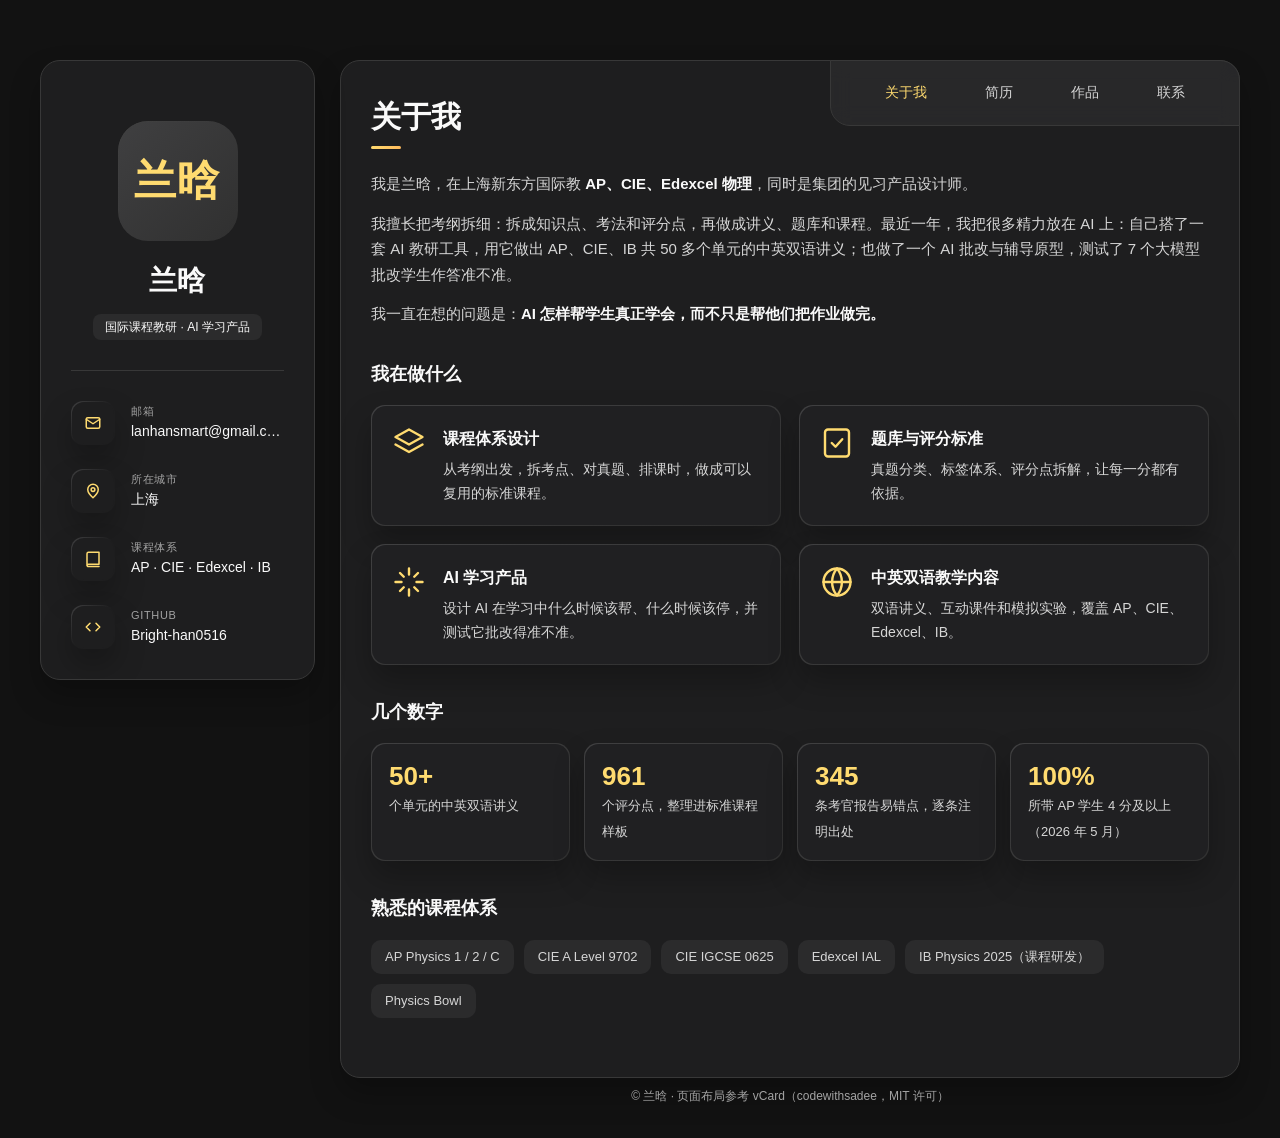
==== commit 2eb78daf: "主页职称改为见习产品设计师，AP 成绩改为 6 人中 4 人 5 分 Co-Authored-By: Claude Opus 5.5 <noreply@anthropic.com>" ====
--- a/index.html
+++ b/index.html
@@ -4,7 +4,7 @@
 <meta charset="utf-8">
 <meta name="viewport" content="width=device-width,initial-scale=1">
 <title>兰晗 · 国际课程教研与 AI 学习产品</title>
-<meta name="description" content="兰晗：国际物理教师、集团产品设计师。课程体系设计、题库与评价标准、AI 学习产品、中英双语教学内容。">
+<meta name="description" content="兰晗：国际物理教师、集团见习产品设计师。课程体系设计、题库与评价标准、AI 学习产品、中英双语教学内容。">
 <meta name="theme-color" content="#121212">
 <link rel="stylesheet" href="vcard.css">
 <link rel="icon" href="favicon.svg" type="image/svg+xml">
@@ -20,6 +20,7 @@
   <symbol id="i-spark" viewBox="0 0 24 24" fill="none" stroke="currentColor" stroke-width="1.6" stroke-linecap="round" stroke-linejoin="round"><path d="M12 3v4M12 17v4M3 12h4M17 12h4M6 6l2.5 2.5M15.5 15.5 18 18M6 18l2.5-2.5M15.5 8.5 18 6"/></symbol>
   <symbol id="i-globe" viewBox="0 0 24 24" fill="none" stroke="currentColor" stroke-width="1.6" stroke-linecap="round" stroke-linejoin="round"><circle cx="12" cy="12" r="9"/><path d="M3 12h18M12 3a14 14 0 0 1 0 18M12 3a14 14 0 0 0 0 18"/></symbol>
   <symbol id="i-cap" viewBox="0 0 24 24" fill="none" stroke="currentColor" stroke-width="2" stroke-linecap="round" stroke-linejoin="round"><path d="m2 9 10-5 10 5-10 5L2 9Z"/><path d="M6 11v5c3 2 9 2 12 0v-5"/></symbol>
+  <symbol id="i-down" viewBox="0 0 24 24" fill="none" stroke="currentColor" stroke-width="2" stroke-linecap="round" stroke-linejoin="round"><path d="M12 4v11m0 0-4-4m4 4 4-4M5 20h14"/></symbol>
   <symbol id="i-brief" viewBox="0 0 24 24" fill="none" stroke="currentColor" stroke-width="2" stroke-linecap="round" stroke-linejoin="round"><rect x="3" y="7" width="18" height="13" rx="2"/><path d="M8 7V5a2 2 0 0 1 2-2h4a2 2 0 0 1 2 2v2"/></symbol>
 </svg>
 
@@ -61,7 +62,7 @@
     <article class="tab active" id="about" data-page="about">
       <h2 class="tab-title">关于我</h2>
       <section class="about-text">
-        <p>我是兰晗，在上海新东方国际教 <strong>AP、CIE、Edexcel 物理</strong>，同时是集团的产品设计师。</p>
+        <p>我是兰晗，在上海新东方国际教 <strong>AP、CIE、Edexcel 物理</strong>，同时是集团的见习产品设计师。</p>
         <p>我擅长把考纲拆细：拆成知识点、考法和评分点，再做成讲义、题库和课程。最近一年，我把很多精力放在 AI 上：自己搭了一套 AI 教研工具，用它做出 AP、CIE、IB 共 50 多个单元的中英双语讲义；也做了一个 AI 批改与辅导原型，测试了 7 个大模型批改学生作答准不准。</p>
         <p>我一直在想的问题是：<strong>AI 怎样帮学生真正学会，而不只是帮他们把作业做完。</strong></p>
       </section>
@@ -96,29 +97,62 @@
 
     <!-- 简历 -->
     <article class="tab" id="resume" data-page="resume">
-      <h2 class="tab-title">简历</h2>
+      <div class="tab-head">
+        <h2 class="tab-title">简历</h2>
+        <a class="dl-btn" href="lanhan-resume.pdf" download="兰晗_简历.pdf"><svg><use href="#i-down"/></svg>下载 PDF 简历</a>
+      </div>
 
       <section class="timeline">
         <div class="timeline-head"><div class="icon-box"><svg><use href="#i-brief"/></svg></div><h3>工作经历</h3></div>
         <ol class="timeline-list">
           <li class="timeline-item">
-            <h4>上海新东方国际教育 · 国际物理教师 / 产品设计师</h4>
+            <h4>上海新东方国际教育 · 国际物理教师 / 集团见习产品设计师</h4>
             <span class="when">2025.02 — 至今</span>
-            <ul>
-              <li>教 AP、CIE、Edexcel 物理。2026 年 5 月考季，所带 AP 学生全部 4 分及以上，80% 拿到 5 分。</li>
-              <li>2025.05 起参与集团教研：题库建设中负责真题分类和拆题，交付 Edexcel 集团讲义和 CIE IGCSE 分类习题册。</li>
-              <li>给项目老师做过 2 场 AI 使用培训（约 60 人），组织过 2 次 AI 教学应用主题的教研活动。</li>
-            </ul>
+            <div class="sub-block">
+              <h5>教学</h5>
+              <ul>
+                <li>教 AP、CIE、Edexcel 物理。2026 年 5 月考季，所带 6 名 AP 学生全部 4 分及以上，其中 4 人拿到 5 分；Edexcel 学生拿到 A 的比例超过 90%。</li>
+                <li>研发力学、波动、电学等交互式模拟实验，用于课堂演示和学生动手测数据。<a class="see" href="materials.html#simulations">看演示视频 →</a></li>
+                <li>用 AI 听课记录分析自己的 217 节课（老师讲话占比、提问后等多久等），据此调整上课方式。</li>
+              </ul>
+            </div>
+            <div class="sub-block">
+              <h5>集团教研 <span class="when-inline">2025.05 起</span></h5>
+              <ul>
+                <li>2025.05–2026.01 参与集团题库建设，负责真题分类和拆题，把题目按考点重新归类，方便老师选题和学生分类练习。</li>
+                <li>交付 Edexcel 集团讲义和 CIE IGCSE 0625 分类习题册（2025.10），逐题标注真题出处并校订答案册。<a class="see" href="materials.html#workbooks">查看习题册 →</a></li>
+                <li>牵头整理 Physics Bowl 二十年真题：逐题打标签，按主题重排成 16 章、226 页，做了教师版、学生版、答案册三套，校了两轮。<a class="see" href="materials.html#physicsbowl">查看练习册 →</a></li>
+              </ul>
+            </div>
+            <div class="sub-block">
+              <h5>AI 应用</h5>
+              <ul>
+                <li>2026.01 起自己搭了 13 个 AI 教研工具，覆盖写讲义、做课件、真题切题与录入、考官报告整理、学情反馈等环节，用它做出 AP、CIE A2、IB 共 50 多个单元的中英双语讲义。<a class="see" href="materials.html#bilingual">查看双语讲义 →</a></li>
+                <li>制定讲义检查标准，从 9 个方面查：考点有没有漏、题型全不全、考官报告引用对不对、例题数字有没有算错、中英文是否一致等；已检查 11 批讲义，问题按轻重分级修改。</li>
+                <li>给项目老师做过 2 场 AI 使用培训（约 60 人），给顾问做过培训（约 30 人）；组织过 2 次 AI 教学应用主题的教研活动。</li>
+              </ul>
+            </div>
           </li>
           <li class="timeline-item">
             <h4>上海建科检验有限公司 · 检测工程师</h4>
             <span class="when">2023.07 — 2025.02</span>
-            <p>参与《建筑装饰膜》行业标准编写，负责部分条款起草和各方意见汇总；日常做检测分析和技术报告。</p>
-          </li>
-          <li class="timeline-item">
-            <h4>同济大学土木工程学院 · 研究助理</h4>
+            <ul>
+              <li><strong>检测与报告：</strong>对送检的工程样品做质量检测，对照标准逐条判定，出具检测报告，并和客户沟通检测方案。</li>
+              <li><strong>标准编制：</strong>作为主要成员参与团体标准《建筑装饰膜》的编制，负责标准申报书、立项会准备和条款起草，汇总专家和各方意见后修改定稿。</li>
+              <li><strong>实验室筹建：</strong>参与与 DNV 合作的船用缆绳检测实验室前期筹备，完成市场和客户需求调研，与 10 余家设备供应商做技术比选，评估 3 个候选场地，并做建设成本估算。</li>
+              <li><strong>专利：</strong>参与研发的“一种外窗现场水密性能试验装置”获实用新型专利授权（2025）。</li>
+            </ul>
+            <p class="bridge">和现在工作的关系：写标准、对照标准逐条判定，和现在拆评分标准、做讲义检查是同一种功夫。</p>
+          </li>
+          <li class="timeline-item">
+            <h4>同济大学土木工程学院 结构防灾减灾工程系 · 研究助理</h4>
             <span class="when">2022.08 — 2023.07</span>
-            <p>参与连梁低周反复加载试验，负责试验方案、数据分析和技术报告。</p>
+            <ul>
+              <li><strong>试验研究：</strong>参与与中建海龙合作的“新型干式套筒连接连梁低周反复加载试验”，设计试验方案和加载方式，协调试件制作、材料强度测试和实验室排期，试验比原计划提前约一个月完成。</li>
+              <li><strong>数据分析：</strong>整理和分析试验数据，用 SAP2000 做数值模拟并和实测结果对比，分析偏差原因，参与撰写技术报告。</li>
+              <li><strong>专利：</strong>作为第二发明人，<strong>1 项发明专利</strong>（一种外伸锚固式分段后张装配式自复位墙体系，2025 年授权）和 <strong>1 项实用新型专利</strong>（装配式自复位混凝土构件的分段后张预应力拼接节点，2023 年授权）已获授权。</li>
+              <li><strong>教学支持：</strong>为课题组老师和学生准备讲义、课件和实验指导材料。</li>
+            </ul>
           </li>
         </ol>
       </section>
@@ -129,17 +163,17 @@
           <li class="timeline-item">
             <h4>标准课程产品库</h4>
             <span class="when">2026.08</span>
-            <p>设计从考纲到成品课程的 8 步做法，用 Edexcel IAL Unit 1 试跑前 5 步：32 个考点、429 道真题、961 个评分点，排出 30 课时教学计划。</p>
+            <p>设计从考纲到成品课程的 8 步做法，每一步都有检查标准。用 Edexcel IAL Unit 1 试跑前 5 步：32 个考点、429 道真题、961 个评分点、265 条考官报告意见逐一对应，排出 30 课时教学计划，做出 8 份内容产品（初稿）。<a class="see" href="standard-course.html">查看详情 →</a></p>
           </li>
           <li class="timeline-item">
             <h4>留白：AI 批改与辅导原型</h4>
             <span class="when">2026.07 — 2026.08</span>
-            <p>学生先独立做题，再按官方评分标准逐点批改，只给提示不给答案；用 16 份真实学生作答测试了 7 个大模型。</p>
-          </li>
-          <li class="timeline-item">
-            <h4>AI 教研工具</h4>
-            <span class="when">2026.01 起</span>
-            <p>自己搭了 13 个 AI 教研工具，做出 50 多个单元的中英双语讲义，并定了一套 9 个方面的讲义检查标准。</p>
+            <p>学生先独立做题，再按官方评分标准逐点批改，只给提示不给答案，最后换题验证。用 16 份真实学生作答测试 7 个大模型，总分与人工复核完全一致的比例为 81%–88%。<a class="see" href="whitespace.html">查看详情 →</a></p>
+          </li>
+          <li class="timeline-item">
+            <h4>CIE 物理知识点与易错点库</h4>
+            <span class="when">CIE 9702</span>
+            <p>把知识点、常见考法、考官报告里的典型错误和对应真题整理到一起：96 组知识点、245 条知识点关联、345 条易错点，每条注明出处和考季。<a class="see" href="knowledge-map.html">在线查看 →</a></p>
           </li>
         </ol>
       </section>
@@ -150,7 +184,11 @@
           <li class="timeline-item">
             <h4>同济大学 · 土木工程 · 工学学士</h4>
             <span class="when">2018.09 — 2022.07</span>
-            <p>理工科训练让我习惯用数据说话，对照标准逐条检查。</p>
+            <ul>
+              <li><strong>毕业设计：</strong>与上海天华建筑设计合作，完成带屈曲约束支撑（BRB）的预应力装配式混凝土框架结构设计，用盈建科做结构模拟，产出计算书、有限元模型和施工图。</li>
+              <li><strong>校园经历：</strong>排球社副社长，负责新手教学和训练安排，组织校内排球比赛；学生会体育部活动策划组组长。</li>
+            </ul>
+            <p class="bridge">理工科训练让我习惯用数据说话，对照标准逐条检查。</p>
           </li>
         </ol>
       </section>
@@ -214,6 +252,7 @@
         <a class="contact-card" href="mailto:lanhansmart@gmail.com"><div class="icon-box"><svg><use href="#i-mail"/></svg></div><div><h4>lanhansmart@gmail.com</h4><p>发邮件给我</p></div></a>
         <a class="contact-card" href="https://github.com/Bright-han0516" target="_blank" rel="noopener"><div class="icon-box"><svg><use href="#i-code"/></svg></div><div><h4>GitHub · Bright-han0516</h4><p>本站源码和公开项目</p></div></a>
         <div class="contact-card"><div class="icon-box"><svg><use href="#i-pin"/></svg></div><div><h4>上海</h4><p>所在城市</p></div></div>
+        <a class="contact-card" href="lanhan-resume.pdf" download="兰晗_简历.pdf"><div class="icon-box"><svg><use href="#i-down"/></svg></div><div><h4>下载 PDF 简历</h4><p>一页，公开版（不含手机号）</p></div></a>
       </div>
       <p class="credit" style="margin-top:28px">更多涉及公司内部资料和学生信息的工作（集团题库、评分一致性复核、教学话语分析等）不在网上公开，可以在面试中结合具体分工交流。</p>
     </article>
--- a/vcard.css
+++ b/vcard.css
@@ -180,3 +180,17 @@
   .social{justify-content:center}
 }
 @media (prefers-reduced-motion:reduce){*{animation:none!important;transition:none!important}html{scroll-behavior:auto}}
+
+/* ---------- 简历补充：分块、作品链接、下载按钮 ---------- */
+.tab-head{display:flex;flex-direction:column;align-items:flex-start;gap:16px;margin-bottom:26px}
+.tab-head .tab-title{margin-bottom:0}
+.dl-btn{display:inline-flex;align-items:center;gap:8px;font-size:14px;font-weight:500;color:var(--accent);background:var(--raised);border:1px solid var(--line);border-radius:12px;padding:8px 14px;transition:background .2s}
+.dl-btn:hover{background:#333334}
+.dl-btn svg{width:16px;height:16px}
+.sub-block{margin-top:14px}
+.sub-block h5{font-size:14px;font-weight:600;color:var(--ink);margin-bottom:4px;display:flex;align-items:baseline;gap:8px}
+.when-inline{font-size:12px;font-weight:400;color:var(--accent)}
+.see{display:inline-block;margin-left:6px;font-size:13px;color:var(--accent);white-space:nowrap}
+.see:hover{text-decoration:underline;text-underline-offset:3px}
+.timeline-item ul strong{color:var(--ink);font-weight:600}
+.bridge{margin-top:8px;font-size:13px!important;color:var(--ink-3)!important;border-left:2px solid var(--accent);padding-left:10px}
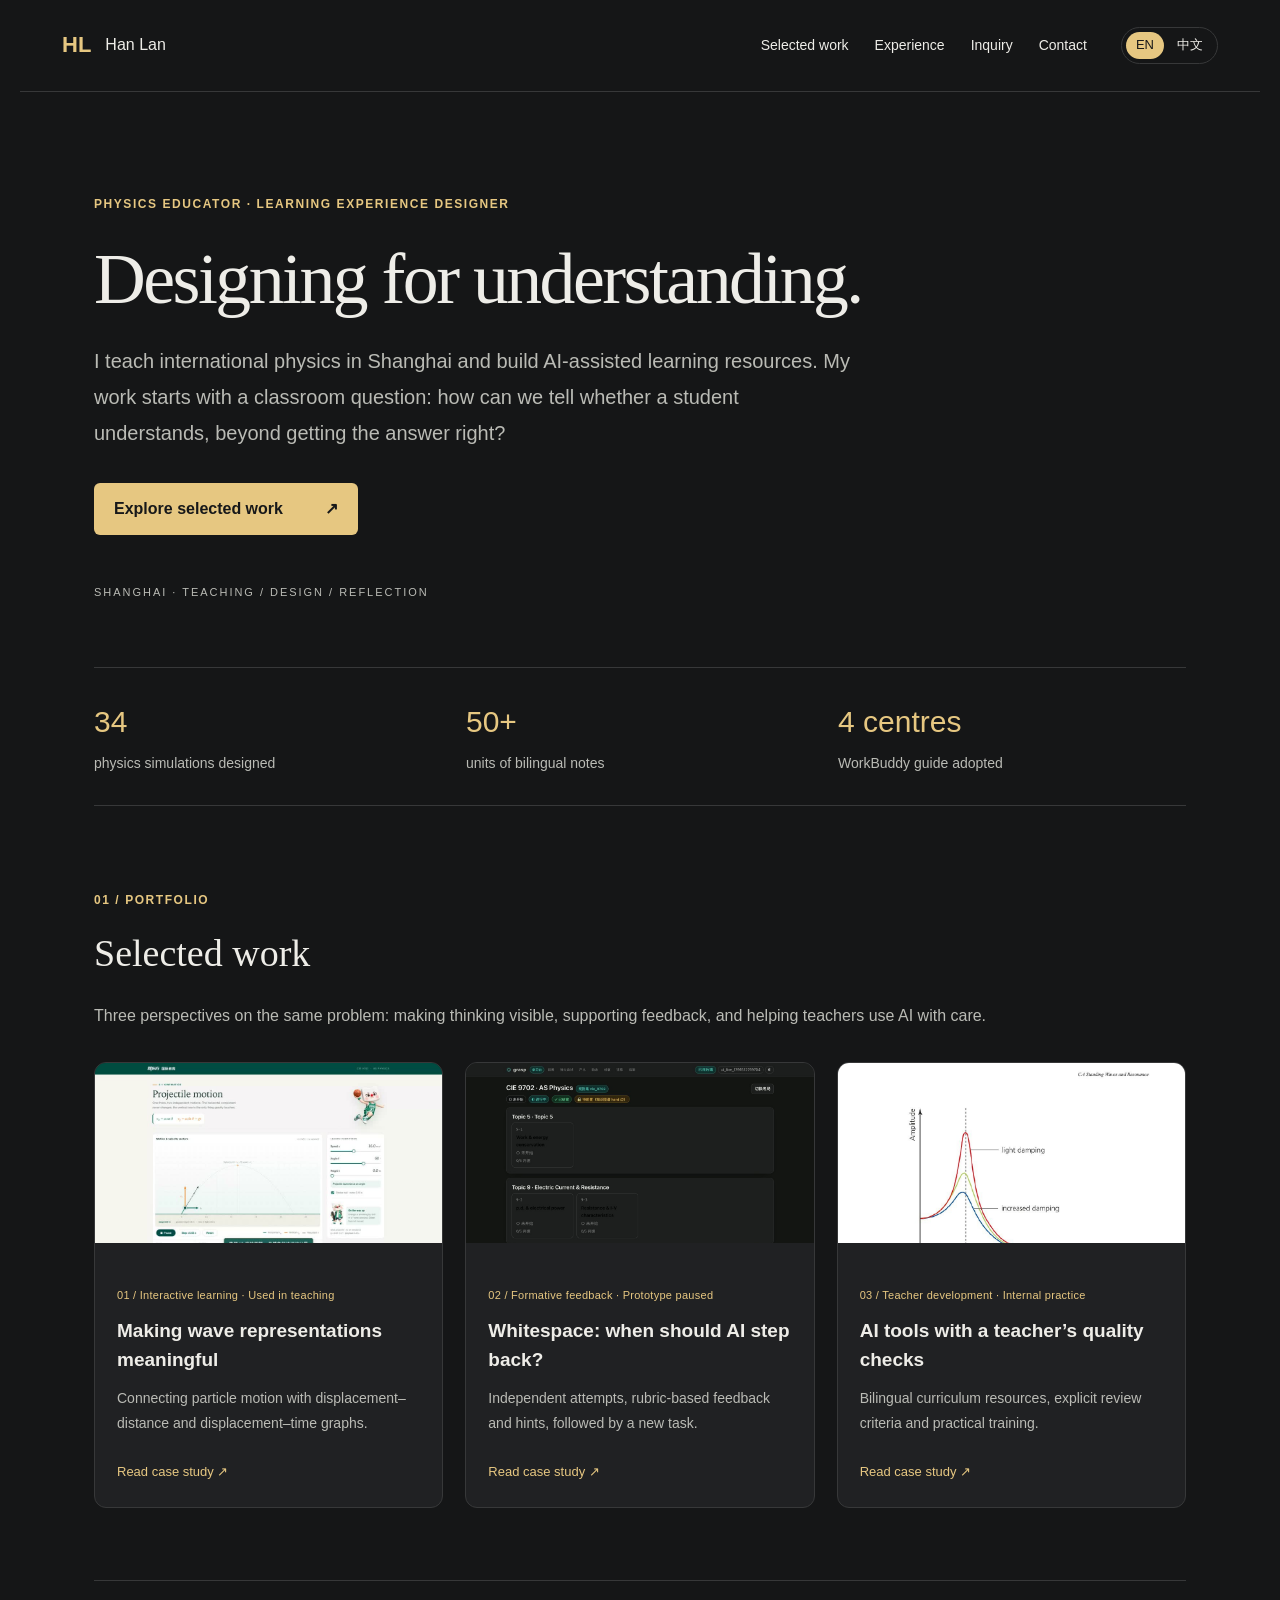
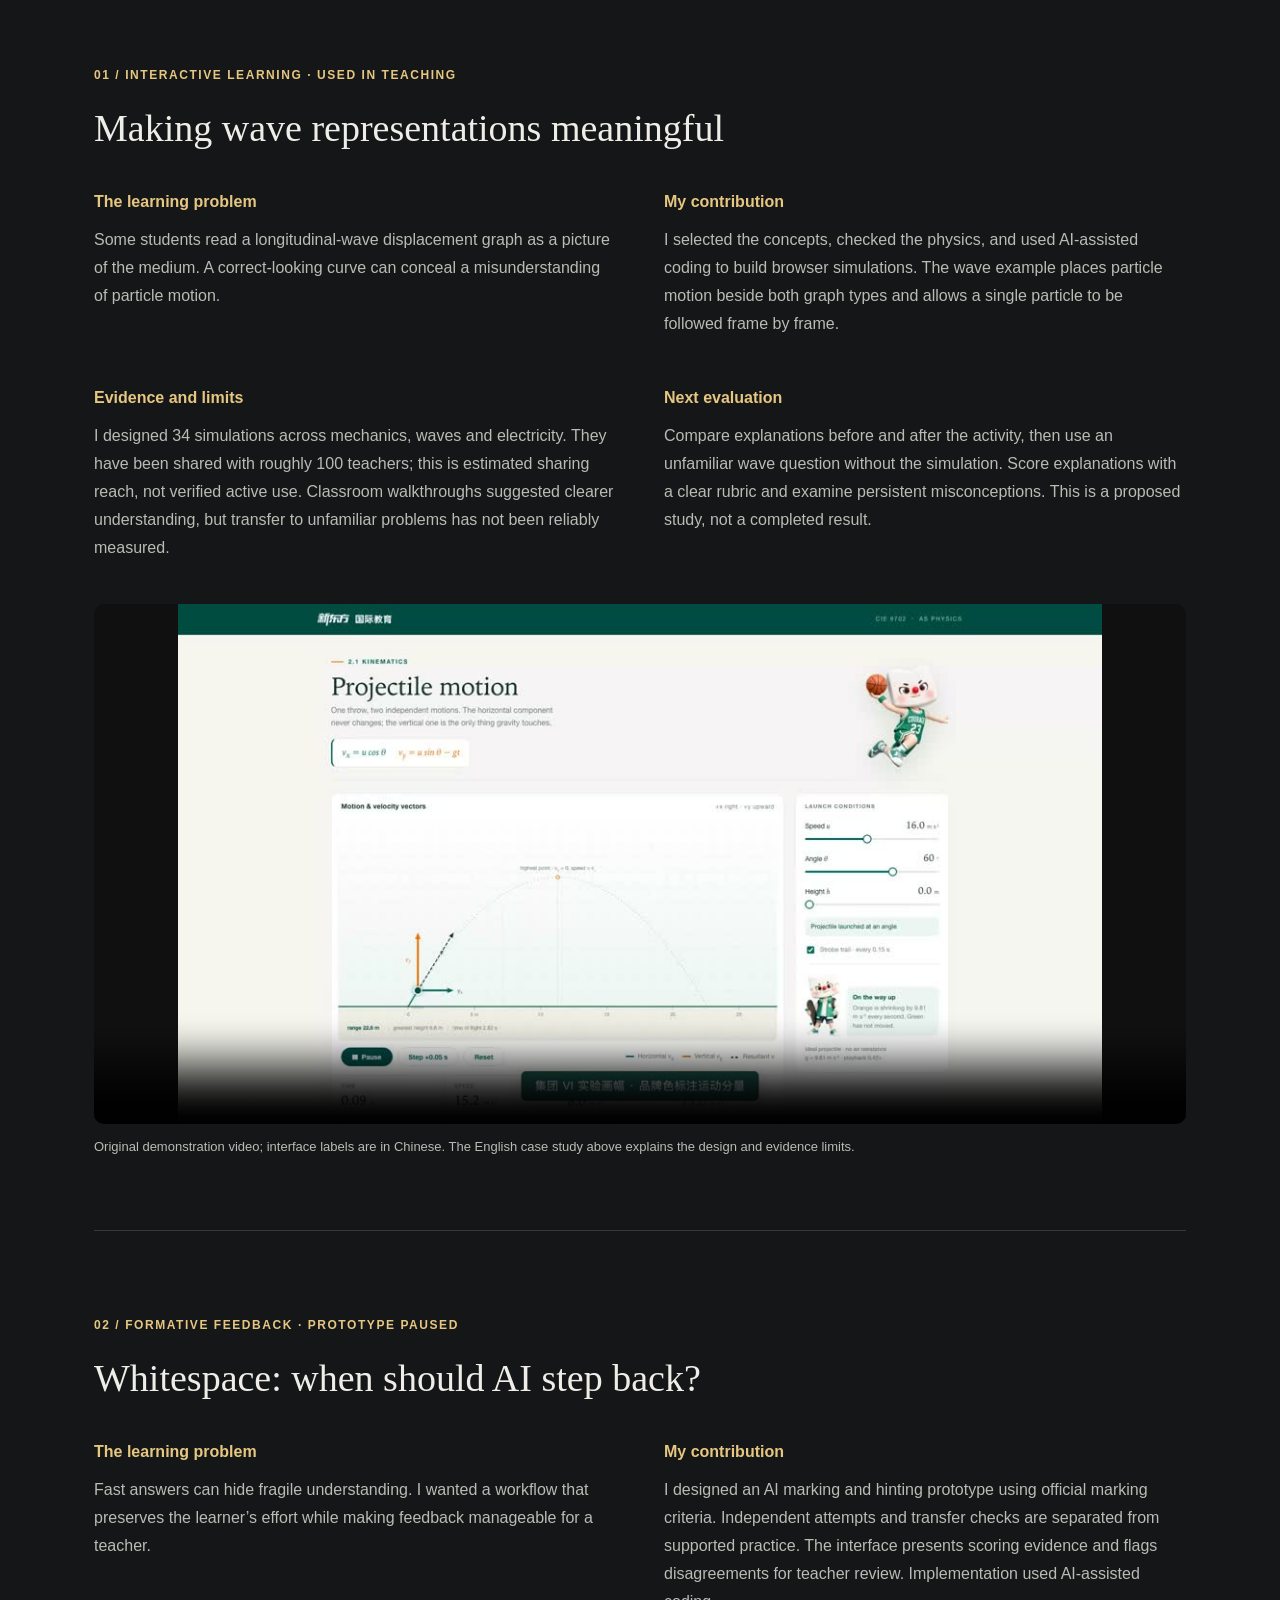
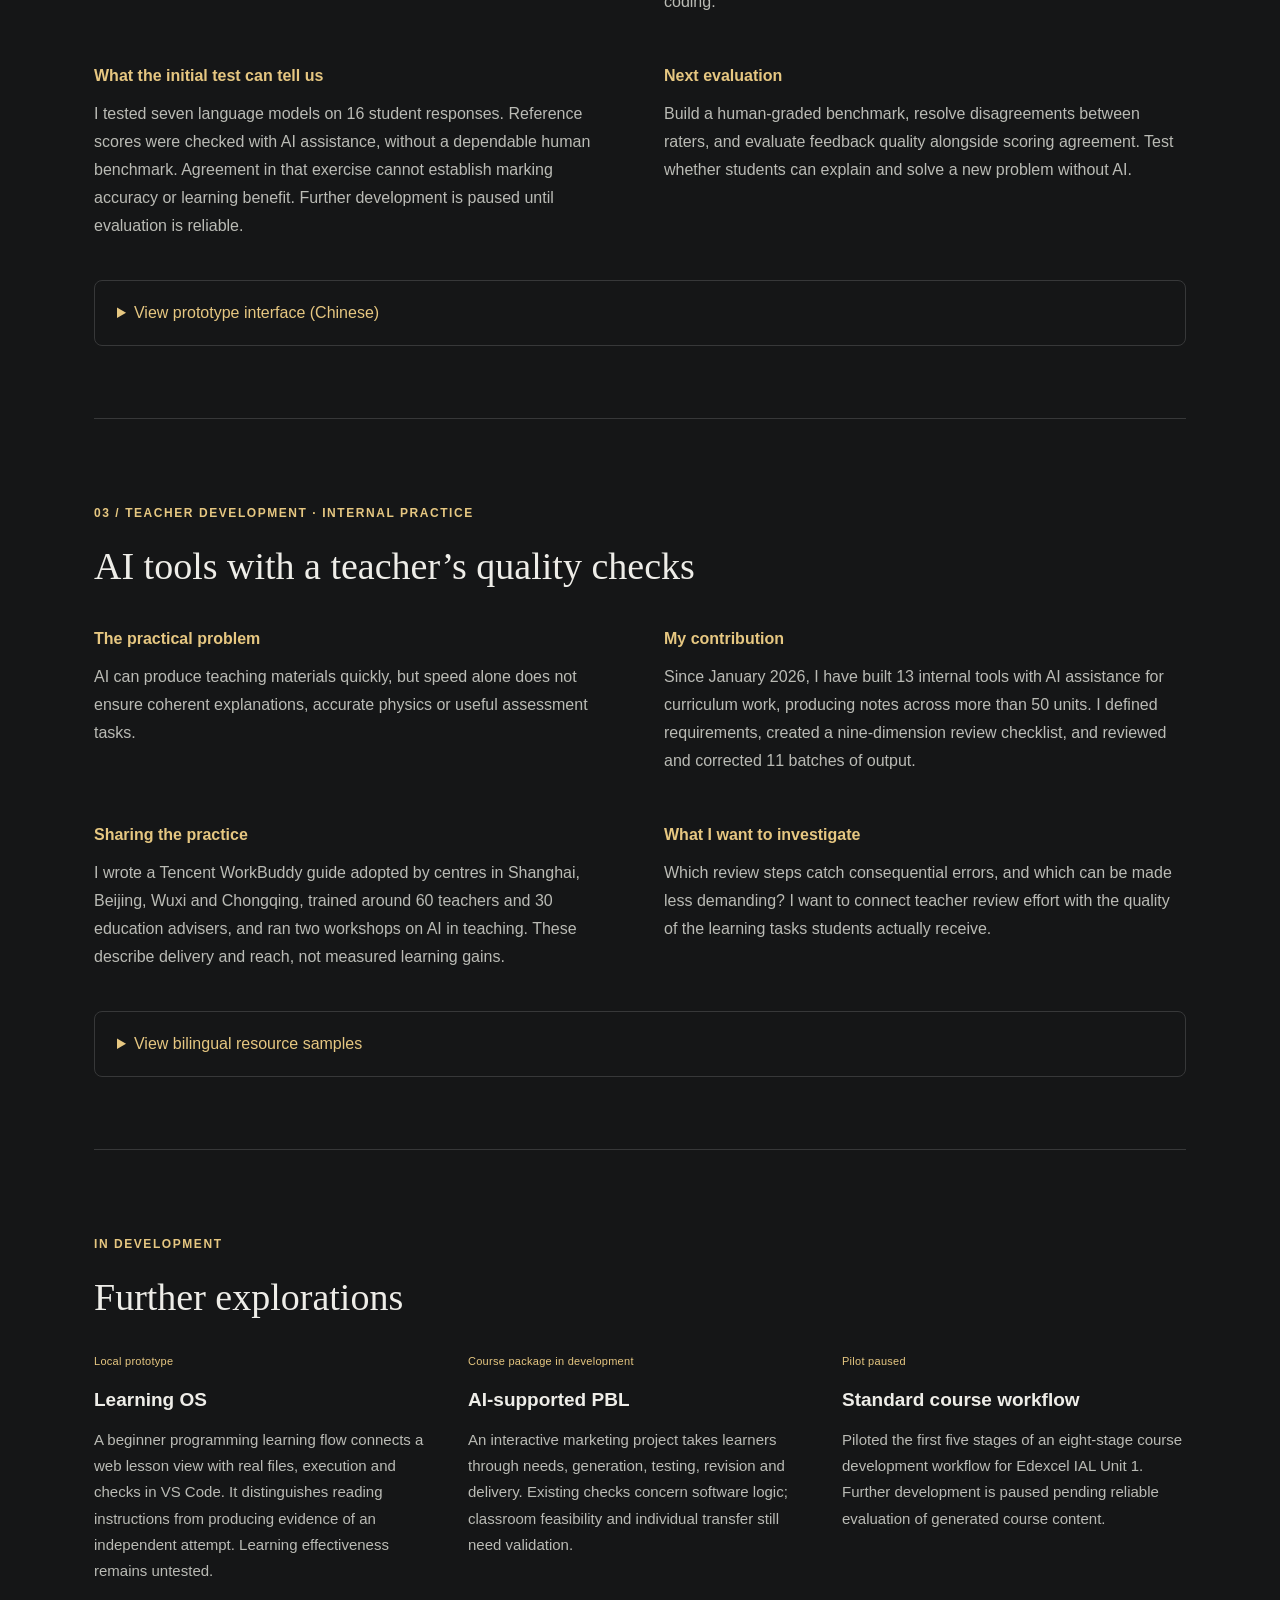
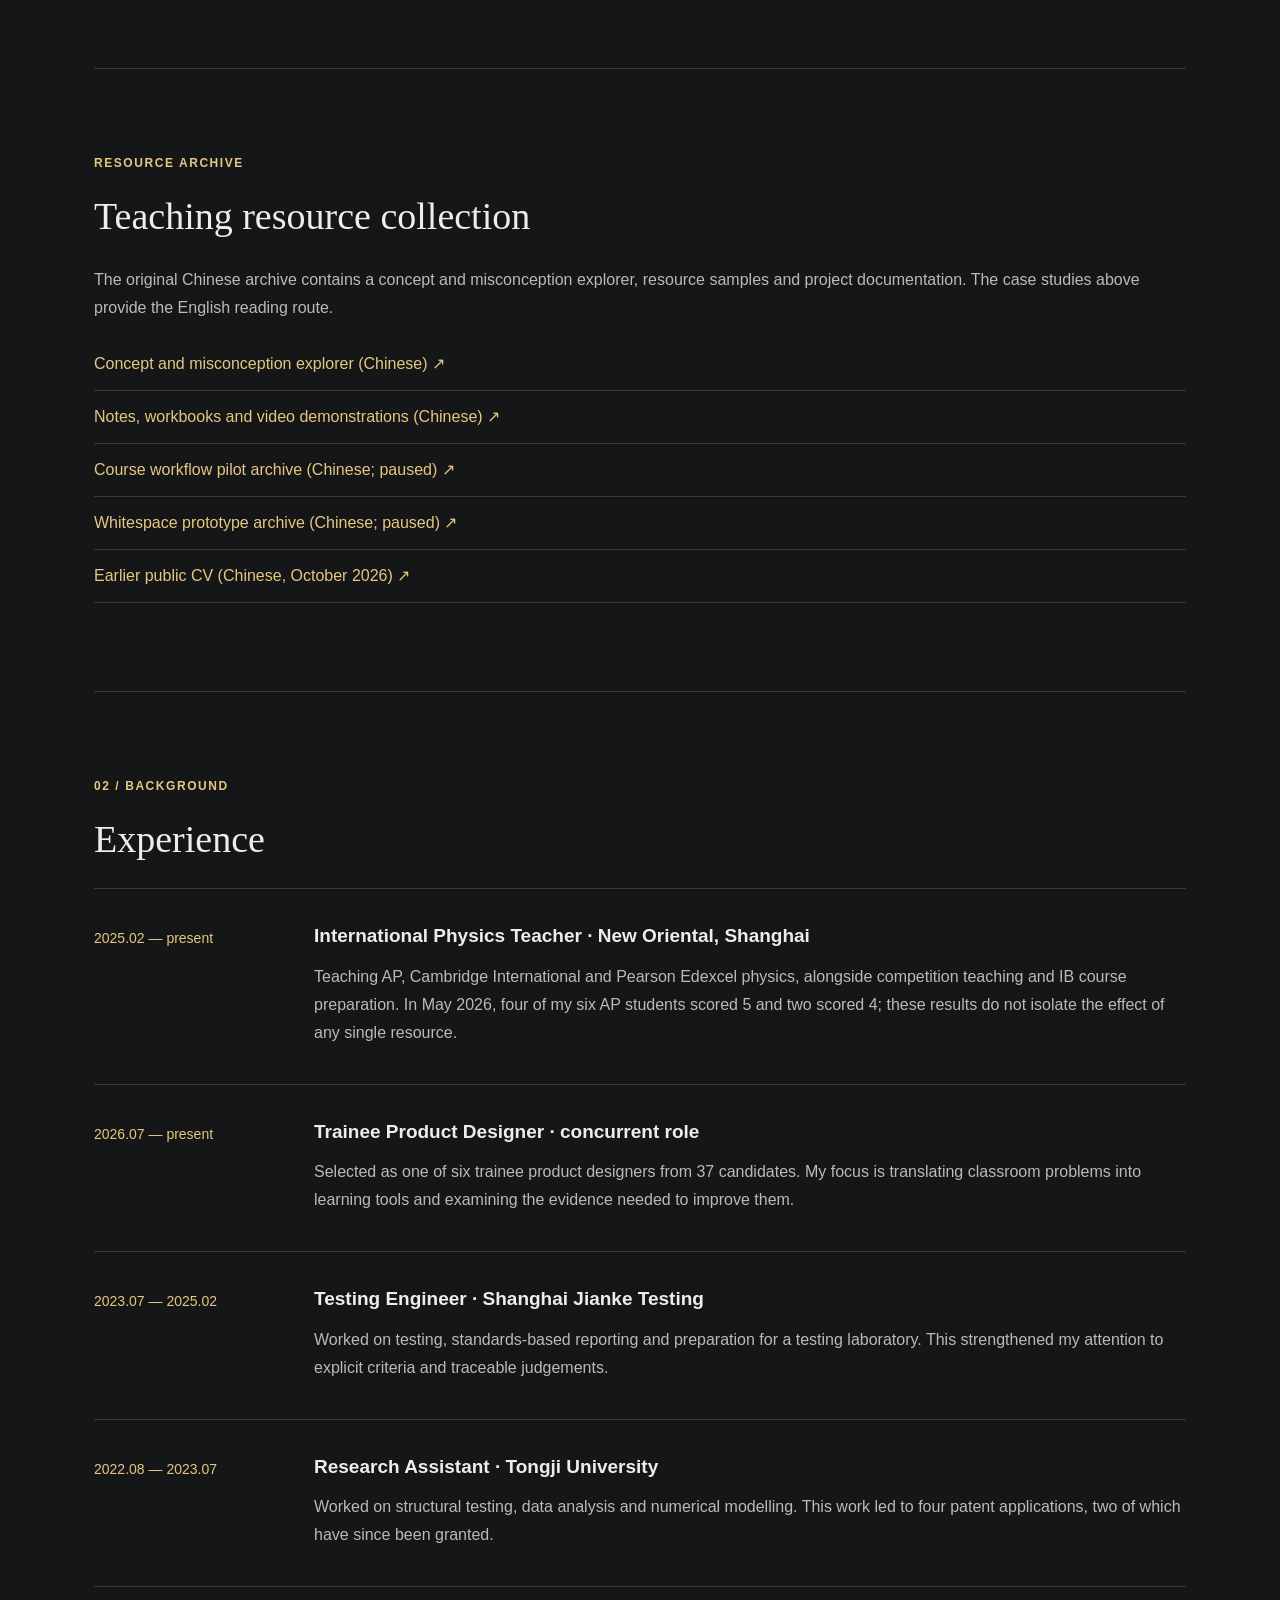
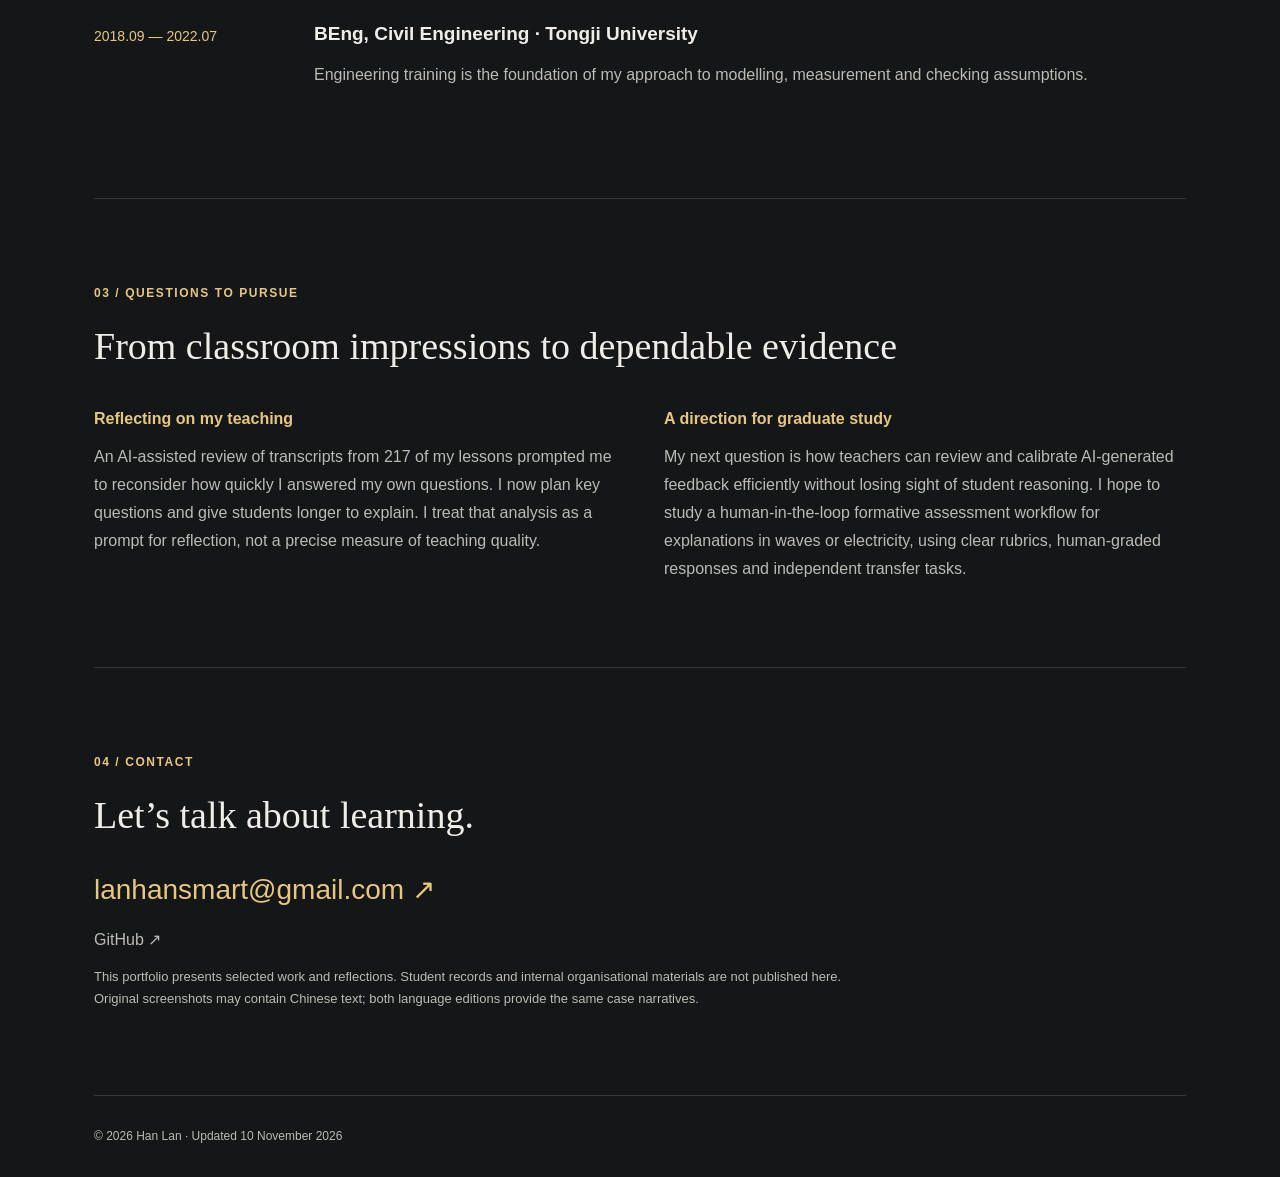
==== commit 8e9d9b98: "Make portfolio English-first and bilingual with evidence-led learning cases" ====
--- a/index.html
+++ b/index.html
@@ -1,294 +1 @@
-<!doctype html>
-<html lang="zh-CN">
-<head>
-<meta charset="utf-8">
-<meta name="viewport" content="width=device-width,initial-scale=1">
-<title>兰晗 · 国际课程教研与 AI 学习产品</title>
-<meta name="description" content="兰晗：国际物理教师、集团见习产品设计师。课程体系设计、题库与评价标准、AI 学习产品、中英双语教学内容。">
-<meta name="theme-color" content="#121212">
-<link rel="stylesheet" href="vcard.css">
-<link rel="icon" href="favicon.svg" type="image/svg+xml">
-</head>
-<body>
-<svg width="0" height="0" style="position:absolute" aria-hidden="true">
-  <symbol id="i-mail" viewBox="0 0 24 24" fill="none" stroke="currentColor" stroke-width="2" stroke-linecap="round" stroke-linejoin="round"><rect x="3" y="5" width="18" height="14" rx="2"/><path d="m3 7 9 6 9-6"/></symbol>
-  <symbol id="i-pin" viewBox="0 0 24 24" fill="none" stroke="currentColor" stroke-width="2" stroke-linecap="round" stroke-linejoin="round"><path d="M12 21s-7-6.2-7-11a7 7 0 0 1 14 0c0 4.8-7 11-7 11Z"/><circle cx="12" cy="10" r="2.5"/></symbol>
-  <symbol id="i-book" viewBox="0 0 24 24" fill="none" stroke="currentColor" stroke-width="2" stroke-linecap="round" stroke-linejoin="round"><path d="M4 19.5V5a2 2 0 0 1 2-2h14v16H6a2 2 0 0 0-2 2Zm0 0A2 2 0 0 0 6 22h14"/></symbol>
-  <symbol id="i-code" viewBox="0 0 24 24" fill="none" stroke="currentColor" stroke-width="2" stroke-linecap="round" stroke-linejoin="round"><path d="m8 7-5 5 5 5M16 7l5 5-5 5"/></symbol>
-  <symbol id="i-layers" viewBox="0 0 24 24" fill="none" stroke="currentColor" stroke-width="1.6" stroke-linecap="round" stroke-linejoin="round"><path d="m12 3 9 5-9 5-9-5 9-5Z"/><path d="m3 13 9 5 9-5"/></symbol>
-  <symbol id="i-check" viewBox="0 0 24 24" fill="none" stroke="currentColor" stroke-width="1.6" stroke-linecap="round" stroke-linejoin="round"><rect x="4" y="3" width="16" height="18" rx="2"/><path d="m8.5 12 2.5 2.5 4.5-5"/></symbol>
-  <symbol id="i-spark" viewBox="0 0 24 24" fill="none" stroke="currentColor" stroke-width="1.6" stroke-linecap="round" stroke-linejoin="round"><path d="M12 3v4M12 17v4M3 12h4M17 12h4M6 6l2.5 2.5M15.5 15.5 18 18M6 18l2.5-2.5M15.5 8.5 18 6"/></symbol>
-  <symbol id="i-globe" viewBox="0 0 24 24" fill="none" stroke="currentColor" stroke-width="1.6" stroke-linecap="round" stroke-linejoin="round"><circle cx="12" cy="12" r="9"/><path d="M3 12h18M12 3a14 14 0 0 1 0 18M12 3a14 14 0 0 0 0 18"/></symbol>
-  <symbol id="i-cap" viewBox="0 0 24 24" fill="none" stroke="currentColor" stroke-width="2" stroke-linecap="round" stroke-linejoin="round"><path d="m2 9 10-5 10 5-10 5L2 9Z"/><path d="M6 11v5c3 2 9 2 12 0v-5"/></symbol>
-  <symbol id="i-down" viewBox="0 0 24 24" fill="none" stroke="currentColor" stroke-width="2" stroke-linecap="round" stroke-linejoin="round"><path d="M12 4v11m0 0-4-4m4 4 4-4M5 20h14"/></symbol>
-  <symbol id="i-brief" viewBox="0 0 24 24" fill="none" stroke="currentColor" stroke-width="2" stroke-linecap="round" stroke-linejoin="round"><rect x="3" y="7" width="18" height="13" rx="2"/><path d="M8 7V5a2 2 0 0 1 2-2h4a2 2 0 0 1 2 2v2"/></symbol>
-</svg>
-
-<main class="page">
-
-  <aside class="sidebar" id="sidebar">
-    <div class="sidebar-top">
-      <div class="avatar" aria-hidden="true">兰晗</div>
-      <div class="who">
-        <h1>兰晗</h1>
-        <span class="title-chip">国际课程教研 · AI 学习产品</span>
-      </div>
-      <button class="more-btn" id="moreBtn" type="button" aria-expanded="false" aria-controls="sidebar"><span>联系方式</span> ▾</button>
-    </div>
-    <div class="sep"></div>
-    <ul class="contacts">
-      <li><div class="icon-box"><svg><use href="#i-mail"/></svg></div>
-        <div class="contact-info"><p class="contact-title">邮箱</p><a class="contact-link" href="mailto:lanhansmart@gmail.com">lanhansmart@gmail.com</a></div></li>
-      <li><div class="icon-box"><svg><use href="#i-pin"/></svg></div>
-        <div class="contact-info"><p class="contact-title">所在城市</p><span class="contact-text">上海</span></div></li>
-      <li><div class="icon-box"><svg><use href="#i-book"/></svg></div>
-        <div class="contact-info"><p class="contact-title">课程体系</p><span class="contact-text">AP · CIE · Edexcel · IB</span></div></li>
-      <li><div class="icon-box"><svg><use href="#i-code"/></svg></div>
-        <div class="contact-info"><p class="contact-title">GitHub</p><a class="contact-link" href="https://github.com/Bright-han0516" target="_blank" rel="noopener">Bright-han0516</a></div></li>
-    </ul>
-  </aside>
-
-  <div class="main-content">
-    <nav class="navbar" aria-label="主页栏目">
-      <ul>
-        <li><button type="button" data-tab="about" class="active">关于我</button></li>
-        <li><button type="button" data-tab="resume">简历</button></li>
-        <li><button type="button" data-tab="works">作品</button></li>
-        <li><button type="button" data-tab="contact">联系</button></li>
-      </ul>
-    </nav>
-
-    <!-- 关于我 -->
-    <article class="tab active" id="about" data-page="about">
-      <h2 class="tab-title">关于我</h2>
-      <section class="about-text">
-        <p>我是兰晗，在上海新东方国际教 <strong>AP、CIE、Edexcel 物理</strong>，同时是集团的见习产品设计师。</p>
-        <p>我擅长把考纲拆细：拆成知识点、考法和评分点，再做成讲义、题库和课程。最近一年，我把很多精力放在 AI 上：自己搭了一套 AI 教研工具，用它做出 AP、CIE、IB 共 50 多个单元的中英双语讲义；也做了一个 AI 批改与辅导原型，测试了 7 个大模型批改学生作答准不准。</p>
-        <p>我一直在想的问题是：<strong>AI 怎样帮学生真正学会，而不只是帮他们把作业做完。</strong></p>
-      </section>
-
-      <section>
-        <h3 class="h3">我在做什么</h3>
-        <ul class="service-list">
-          <li class="service-item"><svg><use href="#i-layers"/></svg><div><h4>课程体系设计</h4><p>从考纲出发，拆考点、对真题、排课时，做成可以复用的标准课程。</p></div></li>
-          <li class="service-item"><svg><use href="#i-check"/></svg><div><h4>题库与评分标准</h4><p>真题分类、标签体系、评分点拆解，让每一分都有依据。</p></div></li>
-          <li class="service-item"><svg><use href="#i-spark"/></svg><div><h4>AI 学习产品</h4><p>设计 AI 在学习中什么时候该帮、什么时候该停，并测试它批改得准不准。</p></div></li>
-          <li class="service-item"><svg><use href="#i-globe"/></svg><div><h4>中英双语教学内容</h4><p>双语讲义、互动课件和模拟实验，覆盖 AP、CIE、Edexcel、IB。</p></div></li>
-        </ul>
-      </section>
-
-      <section>
-        <h3 class="h3">几个数字</h3>
-        <ul class="stat-list">
-          <li class="stat"><b>50+</b><span>个单元的中英双语讲义</span></li>
-          <li class="stat"><b>961</b><span>个评分点，整理进标准课程样板</span></li>
-          <li class="stat"><b>345</b><span>条考官报告易错点，逐条注明出处</span></li>
-          <li class="stat"><b>100%</b><span>所带 AP 学生 4 分及以上（2026 年 5 月）</span></li>
-        </ul>
-      </section>
-
-      <section>
-        <h3 class="h3">熟悉的课程体系</h3>
-        <ul class="board-list">
-          <li>AP Physics 1 / 2 / C</li><li>CIE A Level 9702</li><li>CIE IGCSE 0625</li><li>Edexcel IAL</li><li>IB Physics 2025（课程研发）</li><li>Physics Bowl</li>
-        </ul>
-      </section>
-    </article>
-
-    <!-- 简历 -->
-    <article class="tab" id="resume" data-page="resume">
-      <div class="tab-head">
-        <h2 class="tab-title">简历</h2>
-        <a class="dl-btn" href="lanhan-resume.pdf" download="兰晗_简历.pdf"><svg><use href="#i-down"/></svg>下载 PDF 简历</a>
-      </div>
-
-      <section class="timeline">
-        <div class="timeline-head"><div class="icon-box"><svg><use href="#i-brief"/></svg></div><h3>工作经历</h3></div>
-        <ol class="timeline-list">
-          <li class="timeline-item">
-            <h4>上海新东方国际教育 · 国际物理教师 / 集团见习产品设计师</h4>
-            <span class="when">2025.02 — 至今</span>
-            <div class="sub-block">
-              <h5>教学</h5>
-              <ul>
-                <li>教 AP、CIE、Edexcel 物理。2026 年 5 月考季，所带 6 名 AP 学生全部 4 分及以上，其中 4 人拿到 5 分；Edexcel 学生拿到 A 的比例超过 90%。</li>
-                <li>研发力学、波动、电学等交互式模拟实验，用于课堂演示和学生动手测数据。<a class="see" href="materials.html#simulations">看演示视频 →</a></li>
-                <li>用 AI 听课记录分析自己的 217 节课（老师讲话占比、提问后等多久等），据此调整上课方式。</li>
-              </ul>
-            </div>
-            <div class="sub-block">
-              <h5>集团教研 <span class="when-inline">2025.05 起</span></h5>
-              <ul>
-                <li>2025.05–2026.01 参与集团题库建设，负责真题分类和拆题，把题目按考点重新归类，方便老师选题和学生分类练习。</li>
-                <li>交付 Edexcel 集团讲义和 CIE IGCSE 0625 分类习题册（2025.10），逐题标注真题出处并校订答案册。<a class="see" href="materials.html#workbooks">查看习题册 →</a></li>
-                <li>牵头整理 Physics Bowl 二十年真题：逐题打标签，按主题重排成 16 章、226 页，做了教师版、学生版、答案册三套，校了两轮。<a class="see" href="materials.html#physicsbowl">查看练习册 →</a></li>
-              </ul>
-            </div>
-            <div class="sub-block">
-              <h5>AI 应用</h5>
-              <ul>
-                <li>2026.01 起自己搭了 13 个 AI 教研工具，覆盖写讲义、做课件、真题切题与录入、考官报告整理、学情反馈等环节，用它做出 AP、CIE A2、IB 共 50 多个单元的中英双语讲义。<a class="see" href="materials.html#bilingual">查看双语讲义 →</a></li>
-                <li>制定讲义检查标准，从 9 个方面查：考点有没有漏、题型全不全、考官报告引用对不对、例题数字有没有算错、中英文是否一致等；已检查 11 批讲义，问题按轻重分级修改。</li>
-                <li>给项目老师做过 2 场 AI 使用培训（约 60 人），给顾问做过培训（约 30 人）；组织过 2 次 AI 教学应用主题的教研活动。</li>
-              </ul>
-            </div>
-          </li>
-          <li class="timeline-item">
-            <h4>上海建科检验有限公司 · 检测工程师</h4>
-            <span class="when">2023.07 — 2025.02</span>
-            <ul>
-              <li><strong>检测与报告：</strong>对送检的工程样品做质量检测，对照标准逐条判定，出具检测报告，并和客户沟通检测方案。</li>
-              <li><strong>标准编制：</strong>作为主要成员参与团体标准《建筑装饰膜》的编制，负责标准申报书、立项会准备和条款起草，汇总专家和各方意见后修改定稿。</li>
-              <li><strong>实验室筹建：</strong>参与与 DNV 合作的船用缆绳检测实验室前期筹备，完成市场和客户需求调研，与 10 余家设备供应商做技术比选，评估 3 个候选场地，并做建设成本估算。</li>
-              <li><strong>专利：</strong>参与研发的“一种外窗现场水密性能试验装置”获实用新型专利授权（2025）。</li>
-            </ul>
-            <p class="bridge">和现在工作的关系：写标准、对照标准逐条判定，和现在拆评分标准、做讲义检查是同一种功夫。</p>
-          </li>
-          <li class="timeline-item">
-            <h4>同济大学土木工程学院 结构防灾减灾工程系 · 研究助理</h4>
-            <span class="when">2022.08 — 2023.07</span>
-            <ul>
-              <li><strong>试验研究：</strong>参与与中建海龙合作的“新型干式套筒连接连梁低周反复加载试验”，设计试验方案和加载方式，协调试件制作、材料强度测试和实验室排期，试验比原计划提前约一个月完成。</li>
-              <li><strong>数据分析：</strong>整理和分析试验数据，用 SAP2000 做数值模拟并和实测结果对比，分析偏差原因，参与撰写技术报告。</li>
-              <li><strong>专利：</strong>作为第二发明人，<strong>1 项发明专利</strong>（一种外伸锚固式分段后张装配式自复位墙体系，2025 年授权）和 <strong>1 项实用新型专利</strong>（装配式自复位混凝土构件的分段后张预应力拼接节点，2023 年授权）已获授权。</li>
-              <li><strong>教学支持：</strong>为课题组老师和学生准备讲义、课件和实验指导材料。</li>
-            </ul>
-          </li>
-        </ol>
-      </section>
-
-      <section class="timeline">
-        <div class="timeline-head"><div class="icon-box"><svg><use href="#i-spark"/></svg></div><h3>个人项目</h3></div>
-        <ol class="timeline-list">
-          <li class="timeline-item">
-            <h4>标准课程产品库</h4>
-            <span class="when">2026.08</span>
-            <p>设计从考纲到成品课程的 8 步做法，每一步都有检查标准。用 Edexcel IAL Unit 1 试跑前 5 步：32 个考点、429 道真题、961 个评分点、265 条考官报告意见逐一对应，排出 30 课时教学计划，做出 8 份内容产品（初稿）。<a class="see" href="standard-course.html">查看详情 →</a></p>
-          </li>
-          <li class="timeline-item">
-            <h4>留白：AI 批改与辅导原型</h4>
-            <span class="when">2026.07 — 2026.08</span>
-            <p>学生先独立做题，再按官方评分标准逐点批改，只给提示不给答案，最后换题验证。用 16 份真实学生作答测试 7 个大模型，总分与人工复核完全一致的比例为 81%–88%。<a class="see" href="whitespace.html">查看详情 →</a></p>
-          </li>
-          <li class="timeline-item">
-            <h4>CIE 物理知识点与易错点库</h4>
-            <span class="when">CIE 9702</span>
-            <p>把知识点、常见考法、考官报告里的典型错误和对应真题整理到一起：96 组知识点、245 条知识点关联、345 条易错点，每条注明出处和考季。<a class="see" href="knowledge-map.html">在线查看 →</a></p>
-          </li>
-        </ol>
-      </section>
-
-      <section class="timeline">
-        <div class="timeline-head"><div class="icon-box"><svg><use href="#i-cap"/></svg></div><h3>教育背景</h3></div>
-        <ol class="timeline-list">
-          <li class="timeline-item">
-            <h4>同济大学 · 土木工程 · 工学学士</h4>
-            <span class="when">2018.09 — 2022.07</span>
-            <ul>
-              <li><strong>毕业设计：</strong>与上海天华建筑设计合作，完成带屈曲约束支撑（BRB）的预应力装配式混凝土框架结构设计，用盈建科做结构模拟，产出计算书、有限元模型和施工图。</li>
-              <li><strong>校园经历：</strong>排球社副社长，负责新手教学和训练安排，组织校内排球比赛；学生会体育部活动策划组组长。</li>
-            </ul>
-            <p class="bridge">理工科训练让我习惯用数据说话，对照标准逐条检查。</p>
-          </li>
-        </ol>
-      </section>
-
-      <section>
-        <h3 class="h3">技能</h3>
-        <div class="skill-groups">
-          <div class="skill-group"><h4>课程与评价</h4><div class="tags"><span>考纲拆解</span><span>知识体系设计</span><span>题库与评分标准</span><span>教学计划</span><span>讲义与习题册</span></div></div>
-          <div class="skill-group"><h4>AI</h4><div class="tags"><span>大模型应用</span><span>AI 工作流搭建</span><span>模型批改测试</span><span>提示词设计</span></div></div>
-          <div class="skill-group"><h4>工具</h4><div class="tags"><span>Python</span><span>LaTeX</span><span>HTML / CSS / JS（AI 辅助）</span></div></div>
-          <div class="skill-group"><h4>语言</h4><div class="tags"><span>中文</span><span>英语：读写英文考纲与考官报告，编写双语讲义</span></div></div>
-        </div>
-      </section>
-    </article>
-
-    <!-- 作品 -->
-    <article class="tab" id="works" data-page="works">
-      <h2 class="tab-title">作品</h2>
-      <div class="filter" role="group" aria-label="按类别筛选">
-        <button type="button" class="active" data-filter="all">全部</button>
-        <button type="button" data-filter="ai">AI 产品</button>
-        <button type="button" data-filter="course">课程体系</button>
-        <button type="button" data-filter="material">教学资源</button>
-      </div>
-      <ul class="project-list">
-        <li class="project-item" data-cat="ai"><a href="whitespace.html">
-          <figure class="project-img"><img src="assets/ws-verdict.jpg" alt="留白批改结果界面" loading="lazy"><span class="eye">查看详情</span></figure>
-          <h4>留白：AI 批改与辅导原型 <span class="feat-tag">重点</span></h4><p class="cat">AI 产品</p></a></li>
-        <li class="project-item" data-cat="course"><a href="standard-course.html">
-          <figure class="project-img"><img src="assets/course-preview.jpg" alt="标准课程产品样板页面" loading="lazy"><span class="eye">查看详情</span></figure>
-          <h4>标准课程产品样板 <span class="feat-tag">重点</span></h4><p class="cat">课程体系</p></a></li>
-        <li class="project-item" data-cat="course"><a href="knowledge-map.html">
-          <figure class="project-img"><img src="assets/kg-preview.jpg" alt="CIE 知识点与易错点库页面" loading="lazy"><span class="eye">在线查看</span></figure>
-          <h4>CIE 物理知识点与易错点库 <span class="feat-tag">重点</span></h4><p class="cat">课程体系</p></a></li>
-        <li class="project-item" data-cat="material"><a href="materials.html#bilingual">
-          <figure class="project-img"><img src="assets/bilingual-en.jpg" alt="IB 驻波与共振英文讲义内页" loading="lazy"><span class="eye">查看</span></figure>
-          <h4>中英双语讲义与质量检查</h4><p class="cat">教学资源 · AP / CIE / IB</p></a></li>
-        <li class="project-item" data-cat="material"><a href="materials.html#simulations">
-          <figure class="project-img"><img src="simulations.jpg" alt="交互式物理模拟实验视频封面" loading="lazy"><span class="eye">看视频</span></figure>
-          <h4>交互式物理模拟实验</h4><p class="cat">教学资源 · 视频演示</p></a></li>
-        <li class="project-item" data-cat="material"><a href="materials.html#courseware">
-          <figure class="project-img"><img src="courseware.jpg" alt="Edexcel 互动课件视频封面" loading="lazy"><span class="eye">看视频</span></figure>
-          <h4>Edexcel 讲义与互动课件</h4><p class="cat">教学资源 · 视频演示</p></a></li>
-        <li class="project-item" data-cat="material"><a href="materials.html#materials">
-          <figure class="project-img"><img src="shot-lecture.jpg" alt="Edexcel 双语讲义内页" loading="lazy"><span class="eye">查看</span></figure>
-          <h4>讲义与课堂配套练习</h4><p class="cat">教学资源 · Edexcel IAL</p></a></li>
-        <li class="project-item" data-cat="material"><a href="materials.html#workbooks">
-          <figure class="project-img"><img src="shot-cie-ig.jpg" alt="CIE IGCSE 0625 习题册内页" loading="lazy"><span class="eye">查看</span></figure>
-          <h4>分类习题册与强化讲义</h4><p class="cat">教学资源 · CAIE / Edexcel</p></a></li>
-        <li class="project-item" data-cat="material"><a href="materials.html#physicsbowl">
-          <figure class="project-img"><img src="shot-pbowl-toc.jpg" alt="Physics Bowl 分类练习册目录" loading="lazy"><span class="eye">查看</span></figure>
-          <h4>Physics Bowl 分类练习册</h4><p class="cat">教学资源 · 16 章 226 页</p></a></li>
-      </ul>
-    </article>
-
-    <!-- 联系 -->
-    <article class="tab" id="contact" data-page="contact">
-      <h2 class="tab-title">联系</h2>
-      <p class="contact-note">欢迎交流国际课程教研、AI 教育产品相关的工作和合作。</p>
-      <div class="contact-cards">
-        <a class="contact-card" href="mailto:lanhansmart@gmail.com"><div class="icon-box"><svg><use href="#i-mail"/></svg></div><div><h4>lanhansmart@gmail.com</h4><p>发邮件给我</p></div></a>
-        <a class="contact-card" href="https://github.com/Bright-han0516" target="_blank" rel="noopener"><div class="icon-box"><svg><use href="#i-code"/></svg></div><div><h4>GitHub · Bright-han0516</h4><p>本站源码和公开项目</p></div></a>
-        <div class="contact-card"><div class="icon-box"><svg><use href="#i-pin"/></svg></div><div><h4>上海</h4><p>所在城市</p></div></div>
-        <a class="contact-card" href="lanhan-resume.pdf" download="兰晗_简历.pdf"><div class="icon-box"><svg><use href="#i-down"/></svg></div><div><h4>下载 PDF 简历</h4><p>一页，公开版（不含手机号）</p></div></a>
-      </div>
-      <p class="credit" style="margin-top:28px">更多涉及公司内部资料和学生信息的工作（集团题库、评分一致性复核、教学话语分析等）不在网上公开，可以在面试中结合具体分工交流。</p>
-    </article>
-
-    <footer class="credit">© 兰晗 · 页面布局参考 vCard（codewithsadee，MIT 许可）</footer>
-  </div>
-</main>
-
-<script>
-(function () {
-  var tabs = document.querySelectorAll('.navbar button');
-  var pages = document.querySelectorAll('article.tab');
-  function show(name, push) {
-    var found = false;
-    pages.forEach(function (p) { var on = p.dataset.page === name; p.classList.toggle('active', on); if (on) found = true; });
-    if (!found) return show('about', false);
-    tabs.forEach(function (t) { var on = t.dataset.tab === name; t.classList.toggle('active', on); if (on) t.setAttribute('aria-current', 'page'); else t.removeAttribute('aria-current'); });
-    if (push) history.replaceState(null, '', '#' + name);
-    window.scrollTo(0, 0);
-  }
-  tabs.forEach(function (t) { t.addEventListener('click', function () { show(t.dataset.tab, true); }); });
-  show((location.hash || '#about').slice(1), false);
-  window.addEventListener('hashchange', function () { show((location.hash || '#about').slice(1), false); });
-
-  var filters = document.querySelectorAll('.filter button');
-  var items = document.querySelectorAll('.project-item');
-  filters.forEach(function (b) {
-    b.addEventListener('click', function () {
-      filters.forEach(function (x) { x.classList.toggle('active', x === b); });
-      items.forEach(function (it) { it.hidden = !(b.dataset.filter === 'all' || it.dataset.cat === b.dataset.filter); });
-    });
-  });
-
-  var sb = document.getElementById('sidebar'), more = document.getElementById('moreBtn');
-  more.addEventListener('click', function () { var open = sb.classList.toggle('open'); more.setAttribute('aria-expanded', String(open)); });
-})();
-</script>
-</body>
-</html>
+<!doctype html><html lang="en"><head><meta charset="utf-8"><meta name="viewport" content="width=device-width, initial-scale=1"><title>Han Lan | Physics educator · Learning experience designer</title><meta name="description" content="I teach international physics in Shanghai and build AI-assisted learning resources. My work starts with a classroom question: how can we tell whether a student understands, beyond getting the answer right?"><meta name="theme-color" content="#151617"><link rel="icon" href="favicon.svg"><link rel="stylesheet" href="portfolio.css"><link rel="alternate" hreflang="en" href="index.html"><link rel="alternate" hreflang="zh-CN" href="index.zh.html"></head><body><a class="skip" href="#main">Skip to content</a><header><a class="brand" href="index.html">HL<span>Han Lan</span></a><nav aria-label="Main navigation"><a href="#works">Selected work</a><a href="#resume">Experience</a><a href="#inquiry">Inquiry</a><a href="#contact">Contact</a></nav><div class="languages" aria-label="Language"><a href="index.html" lang="en" aria-current="page">EN</a><a href="index.zh.html" lang="zh-CN" >中文</a></div></header><main id="main"><section class="hero" id="about"><p class="eyebrow">Physics educator · Learning experience designer</p><h1>Designing for understanding.</h1><p class="lead">I teach international physics in Shanghai and build AI-assisted learning resources. My work starts with a classroom question: how can we tell whether a student understands, beyond getting the answer right?</p><a class="button" href="#works">Explore selected work <span>↗</span></a><div class="hero-note">SHANGHAI · TEACHING / DESIGN / REFLECTION</div></section><div class="metrics"><div><strong>34</strong><span>physics simulations designed</span></div><div><strong>50+</strong><span>units of bilingual notes</span></div><div><strong>4 centres</strong><span>WorkBuddy guide adopted</span></div></div><section id="works"><p class="eyebrow">01 / PORTFOLIO</p><h2>Selected work</h2><p>Three perspectives on the same problem: making thinking visible, supporting feedback, and helping teachers use AI with care.</p><div class="cards"><a class="card" href="#simulations"><img src="simulations.jpg" alt="Making wave representations meaningful" loading="lazy"><div><p class="tag">01 / Interactive learning · Used in teaching</p><h3>Making wave representations meaningful</h3><p>Connecting particle motion with displacement–distance and displacement–time graphs.</p><span class="read">Read case study ↗</span></div></a><a class="card" href="#whitespace"><img src="assets/ws-desk.jpg" alt="Whitespace: when should AI step back?" loading="lazy"><div><p class="tag">02 / Formative feedback · Prototype paused</p><h3>Whitespace: when should AI step back?</h3><p>Independent attempts, rubric-based feedback and hints, followed by a new task.</p><span class="read">Read case study ↗</span></div></a><a class="card" href="#teacher-tools"><img src="assets/bilingual-en.jpg" alt="AI tools with a teacher’s quality checks" loading="lazy"><div><p class="tag">03 / Teacher development · Internal practice</p><h3>AI tools with a teacher’s quality checks</h3><p>Bilingual curriculum resources, explicit review criteria and practical training.</p><span class="read">Read case study ↗</span></div></a></div></section><section class="case" id="simulations"><p class="eyebrow">01 / Interactive learning · Used in teaching</p><h2>Making wave representations meaningful</h2><div class="case-grid"><div><h3>The learning problem</h3><p>Some students read a longitudinal-wave displacement graph as a picture of the medium. A correct-looking curve can conceal a misunderstanding of particle motion.</p></div><div><h3>My contribution</h3><p>I selected the concepts, checked the physics, and used AI-assisted coding to build browser simulations. The wave example places particle motion beside both graph types and allows a single particle to be followed frame by frame.</p></div><div><h3>Evidence and limits</h3><p>I designed 34 simulations across mechanics, waves and electricity. They have been shared with roughly 100 teachers; this is estimated sharing reach, not verified active use. Classroom walkthroughs suggested clearer understanding, but transfer to unfamiliar problems has not been reliably measured.</p></div><div><h3>Next evaluation</h3><p>Compare explanations before and after the activity, then use an unfamiliar wave question without the simulation. Score explanations with a clear rubric and examine persistent misconceptions. This is a proposed study, not a completed result.</p></div></div><figure><video controls preload="none" poster="simulations.jpg" aria-label="Physics simulation demonstration (original Chinese recording)"><source src="simulations.mp4" type="video/mp4"></video><figcaption>Original demonstration video; interface labels are in Chinese. The English case study above explains the design and evidence limits.</figcaption></figure></section><section class="case" id="whitespace"><p class="eyebrow">02 / Formative feedback · Prototype paused</p><h2>Whitespace: when should AI step back?</h2><div class="case-grid"><div><h3>The learning problem</h3><p>Fast answers can hide fragile understanding. I wanted a workflow that preserves the learner’s effort while making feedback manageable for a teacher.</p></div><div><h3>My contribution</h3><p>I designed an AI marking and hinting prototype using official marking criteria. Independent attempts and transfer checks are separated from supported practice. The interface presents scoring evidence and flags disagreements for teacher review. Implementation used AI-assisted coding.</p></div><div><h3>What the initial test can tell us</h3><p>I tested seven language models on 16 student responses. Reference scores were checked with AI assistance, without a dependable human benchmark. Agreement in that exercise cannot establish marking accuracy or learning benefit. Further development is paused until evaluation is reliable.</p></div><div><h3>Next evaluation</h3><p>Build a human-graded benchmark, resolve disagreements between raters, and evaluate feedback quality alongside scoring agreement. Test whether students can explain and solve a new problem without AI.</p></div></div><details><summary>View prototype interface (Chinese)</summary><img class="evidence" src="assets/ws-probe.jpg" alt="Prototype screen showing independent work with AI assistance locked" loading="lazy"></details></section><section class="case" id="teacher-tools"><p class="eyebrow">03 / Teacher development · Internal practice</p><h2>AI tools with a teacher’s quality checks</h2><div class="case-grid"><div><h3>The practical problem</h3><p>AI can produce teaching materials quickly, but speed alone does not ensure coherent explanations, accurate physics or useful assessment tasks.</p></div><div><h3>My contribution</h3><p>Since January 2026, I have built 13 internal tools with AI assistance for curriculum work, producing notes across more than 50 units. I defined requirements, created a nine-dimension review checklist, and reviewed and corrected 11 batches of output.</p></div><div><h3>Sharing the practice</h3><p>I wrote a Tencent WorkBuddy guide adopted by centres in Shanghai, Beijing, Wuxi and Chongqing, trained around 60 teachers and 30 education advisers, and ran two workshops on AI in teaching. These describe delivery and reach, not measured learning gains.</p></div><div><h3>What I want to investigate</h3><p>Which review steps catch consequential errors, and which can be made less demanding? I want to connect teacher review effort with the quality of the learning tasks students actually receive.</p></div></div><details><summary>View bilingual resource samples</summary><div class="samples"><img src="assets/bilingual-en.jpg" alt="English teaching notes sample" loading="lazy"><img src="assets/bilingual-cn.jpg" alt="中文教学讲义样例" loading="lazy"></div></details></section><section><p class="eyebrow">IN DEVELOPMENT</p><h2>Further explorations</h2><div class="explorations"><div><span class="tag">Local prototype</span><h3>Learning OS</h3><p>A beginner programming learning flow connects a web lesson view with real files, execution and checks in VS Code. It distinguishes reading instructions from producing evidence of an independent attempt. Learning effectiveness remains untested.</p></div><div><span class="tag">Course package in development</span><h3>AI-supported PBL</h3><p>An interactive marketing project takes learners through needs, generation, testing, revision and delivery. Existing checks concern software logic; classroom feasibility and individual transfer still need validation.</p></div><div><span class="tag">Pilot paused</span><h3>Standard course workflow</h3><p>Piloted the first five stages of an eight-stage course development workflow for Edexcel IAL Unit 1. Further development is paused pending reliable evaluation of generated course content.</p></div></div></section><section id="resources"><p class="eyebrow">RESOURCE ARCHIVE</p><h2>Teaching resource collection</h2><p>The original Chinese archive contains a concept and misconception explorer, resource samples and project documentation. The case studies above provide the English reading route.</p><ul class="resource-links"><li><a href="knowledge-map.html">Concept and misconception explorer (Chinese) ↗</a></li><li><a href="materials.html">Notes, workbooks and video demonstrations (Chinese) ↗</a></li><li><a href="standard-course.html">Course workflow pilot archive (Chinese; paused) ↗</a></li><li><a href="whitespace.html">Whitespace prototype archive (Chinese; paused) ↗</a></li><li><a href="lanhan-resume.pdf">Earlier public CV (Chinese, October 2026) ↗</a></li></ul></section><section id="resume"><p class="eyebrow">02 / BACKGROUND</p><h2>Experience</h2><div class="timeline"><article><span class="date">2025.02 — present</span><div><h3>International Physics Teacher · New Oriental, Shanghai</h3><p>Teaching AP, Cambridge International and Pearson Edexcel physics, alongside competition teaching and IB course preparation. In May 2026, four of my six AP students scored 5 and two scored 4; these results do not isolate the effect of any single resource.</p></div></article><article><span class="date">2026.07 — present</span><div><h3>Trainee Product Designer · concurrent role</h3><p>Selected as one of six trainee product designers from 37 candidates. My focus is translating classroom problems into learning tools and examining the evidence needed to improve them.</p></div></article><article><span class="date">2023.07 — 2025.02</span><div><h3>Testing Engineer · Shanghai Jianke Testing</h3><p>Worked on testing, standards-based reporting and preparation for a testing laboratory. This strengthened my attention to explicit criteria and traceable judgements.</p></div></article><article><span class="date">2022.08 — 2023.07</span><div><h3>Research Assistant · Tongji University</h3><p>Worked on structural testing, data analysis and numerical modelling. This work led to four patent applications, two of which have since been granted.</p></div></article><article><span class="date">2018.09 — 2022.07</span><div><h3>BEng, Civil Engineering · Tongji University</h3><p>Engineering training is the foundation of my approach to modelling, measurement and checking assumptions.</p></div></article></div></section><section id="inquiry"><p class="eyebrow">03 / QUESTIONS TO PURSUE</p><h2>From classroom impressions to dependable evidence</h2><div class="case-grid"><div><h3>Reflecting on my teaching</h3><p>An AI-assisted review of transcripts from 217 of my lessons prompted me to reconsider how quickly I answered my own questions. I now plan key questions and give students longer to explain. I treat that analysis as a prompt for reflection, not a precise measure of teaching quality.</p></div><div><h3>A direction for graduate study</h3><p>My next question is how teachers can review and calibrate AI-generated feedback efficiently without losing sight of student reasoning. I hope to study a human-in-the-loop formative assessment workflow for explanations in waves or electricity, using clear rubrics, human-graded responses and independent transfer tasks.</p></div></div></section><section id="contact"><p class="eyebrow">04 / CONTACT</p><h2>Let’s talk about learning.</h2><a class="email" href="mailto:lanhansmart@gmail.com">lanhansmart@gmail.com ↗</a><p><a href="https://github.com/Bright-han0516">GitHub ↗</a></p><p class="muted">This portfolio presents selected work and reflections. Student records and internal organisational materials are not published here. Original screenshots may contain Chinese text; both language editions provide the same case narratives.</p></section></main><footer>© 2026 Han Lan · Updated 10 November 2026</footer><script>document.querySelectorAll(".languages a").forEach(a=>a.addEventListener("click",()=>{a.hash=location.hash;}));</script></body></html>
--- a/portfolio.css
+++ b/portfolio.css
@@ -0,0 +1,2 @@
+:root{color-scheme:dark;--bg:#151617;--panel:#202123;--text:#eeede8;--muted:#babbb5;--gold:#e6c781;--line:#373839}*{box-sizing:border-box}html{scroll-behavior:smooth;scroll-padding-top:110px}body{margin:0;background:var(--bg);color:var(--text);font:16px/1.75 -apple-system,BlinkMacSystemFont,'Segoe UI','PingFang SC',sans-serif}a{color:inherit;text-decoration:none}a:hover{color:var(--gold)}a:focus-visible,summary:focus-visible{outline:2px solid var(--gold);outline-offset:5px}header{max-width:1240px;margin:auto;padding:26px 42px;display:flex;align-items:center;gap:34px;border-bottom:1px solid var(--line)}.brand{display:flex;gap:14px;align-items:center;color:var(--gold);font-weight:700;font-size:22px;white-space:nowrap}.brand span{color:var(--text);font-size:16px;font-weight:500}nav{display:flex;gap:26px;margin-left:auto;font-size:14px}.languages{display:flex;border:1px solid var(--line);border-radius:24px;padding:4px;gap:3px;font-size:13px;white-space:nowrap}.languages a{padding:2px 10px;border-radius:20px}.languages [aria-current]{background:var(--gold);color:#171819}main{max-width:1156px;margin:auto;padding:0 32px}section{padding:72px 0;border-bottom:1px solid var(--line);scroll-margin-top:20px}.hero{padding:90px 0 65px;max-width:920px;border:0}.eyebrow{color:var(--gold);font-size:12px;letter-spacing:.13em;text-transform:uppercase;font-weight:600}.hero h1{font:500 clamp(42px,5.6vw,72px)/1.12 Georgia,'Songti SC',serif;letter-spacing:-.035em;margin:24px 0}.lead{font-size:20px;max-width:760px;color:var(--muted);line-height:1.8}.button{display:inline-flex;background:var(--gold);color:#171819;border-radius:6px;padding:12px 20px;margin-top:20px;gap:42px;font-weight:600}.button:hover{background:#f4dca7;color:#171819}.hero-note{font-size:11px;letter-spacing:.18em;color:var(--muted);margin-top:48px}.metrics{display:grid;grid-template-columns:repeat(3,1fr);padding:28px 0;border-top:1px solid var(--line);border-bottom:1px solid var(--line);gap:24px}.metrics strong{display:block;font-size:30px;color:var(--gold);font-weight:500}.metrics span{color:var(--muted);font-size:14px}h2{font:500 clamp(27px,3vw,38px)/1.3 Georgia,'Songti SC',serif;margin:18px 0 24px}h3{font-size:19px;line-height:1.5;margin:12px 0}p{color:var(--muted);margin:12px 0}.cards{display:grid;grid-template-columns:repeat(3,1fr);gap:22px;margin-top:32px}.card{background:var(--panel);border:1px solid var(--line);border-radius:12px;overflow:hidden;transition:transform .2s}.card:hover{transform:translateY(-4px);border-color:var(--gold)}.card>img{width:100%;height:180px;object-fit:cover;object-position:top}.card>div{padding:22px}.card p{font-size:14px}.tag{font-size:11px!important;color:var(--gold);letter-spacing:.025em}.read{display:inline-block;font-size:13px;color:var(--gold);margin-top:14px}.case-grid{display:grid;grid-template-columns:1fr 1fr;gap:24px 48px}.case-grid h3{color:var(--gold);font-size:16px}.case-grid p{font-size:16px}figure{margin:30px 0 0}video{display:block;width:100%;max-height:520px;background:#101010;border-radius:10px}figcaption{font-size:13px;color:var(--muted);margin-top:12px}details{margin-top:28px;border:1px solid var(--line);padding:18px 22px;border-radius:8px}summary{cursor:pointer;color:var(--gold)}.evidence{display:block;width:100%;max-width:640px;margin:24px auto}.samples{display:grid;grid-template-columns:1fr 1fr;gap:20px;margin-top:20px}.samples img{width:100%}.explorations{display:grid;grid-template-columns:repeat(3,1fr);gap:30px}.explorations p{font-size:15px}.timeline article{display:grid;grid-template-columns:190px 1fr;gap:30px;padding:25px 0;border-top:1px solid var(--line)}.date{color:var(--gold);font-size:14px;padding-top:12px}.timeline h3{margin:8px 0}.email{font-size:clamp(17px,3vw,28px);color:var(--gold);overflow-wrap:anywhere}.muted{font-size:13px;max-width:750px}footer{max-width:1156px;margin:auto;padding:30px 32px;color:var(--muted);font-size:12px}.skip{position:absolute;left:16px;top:-100px;background:var(--gold);color:#111;padding:10px;z-index:10}.skip:focus{top:8px}@media(max-width:800px){header{padding:20px 24px;flex-wrap:wrap;gap:18px}nav{order:3;width:100%;margin:0;justify-content:space-between;gap:10px}.languages{margin-left:auto}main{padding:0 24px}.hero{padding-top:55px}.cards,.explorations{grid-template-columns:1fr}.card{display:grid;grid-template-columns:35% 1fr}.card>img{height:100%;min-height:200px}.case-grid{gap:20px;grid-template-columns:1fr}.timeline article{grid-template-columns:1fr;gap:0}section{padding:48px 0}.hero-note{letter-spacing:.08em}.metrics strong{font-size:25px}.metrics span{font-size:12px}}@media(max-width:430px){.brand span{font-size:14px}.card{display:block}.card>img{height:180px;min-height:0}.samples{grid-template-columns:1fr}.lead{font-size:18px}nav{font-size:13px}.metrics{gap:12px}.metrics strong{font-size:22px}}@media(prefers-reduced-motion:reduce){html{scroll-behavior:auto}.card{transition:none}}
+.resource-links{list-style:none;padding:0}.resource-links li{padding:12px 0;border-bottom:1px solid var(--line)}.resource-links a{color:var(--gold)}
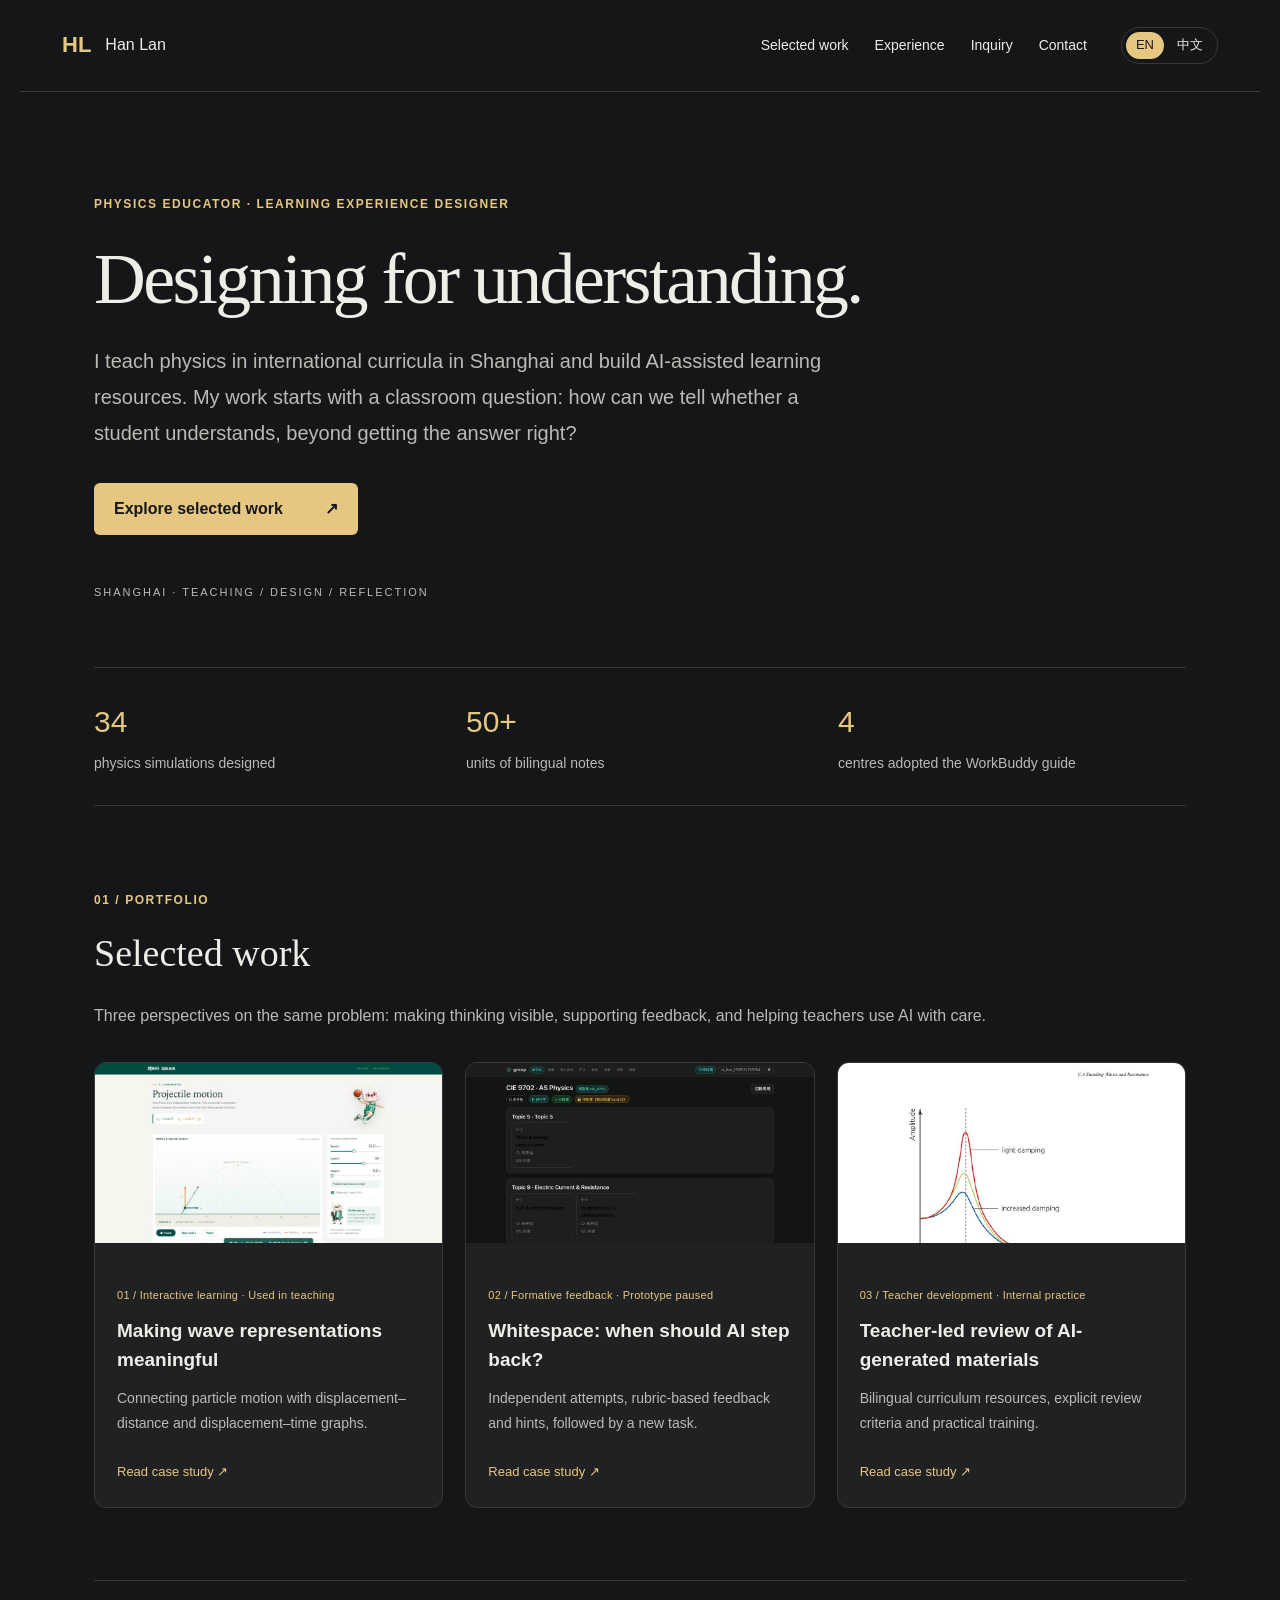
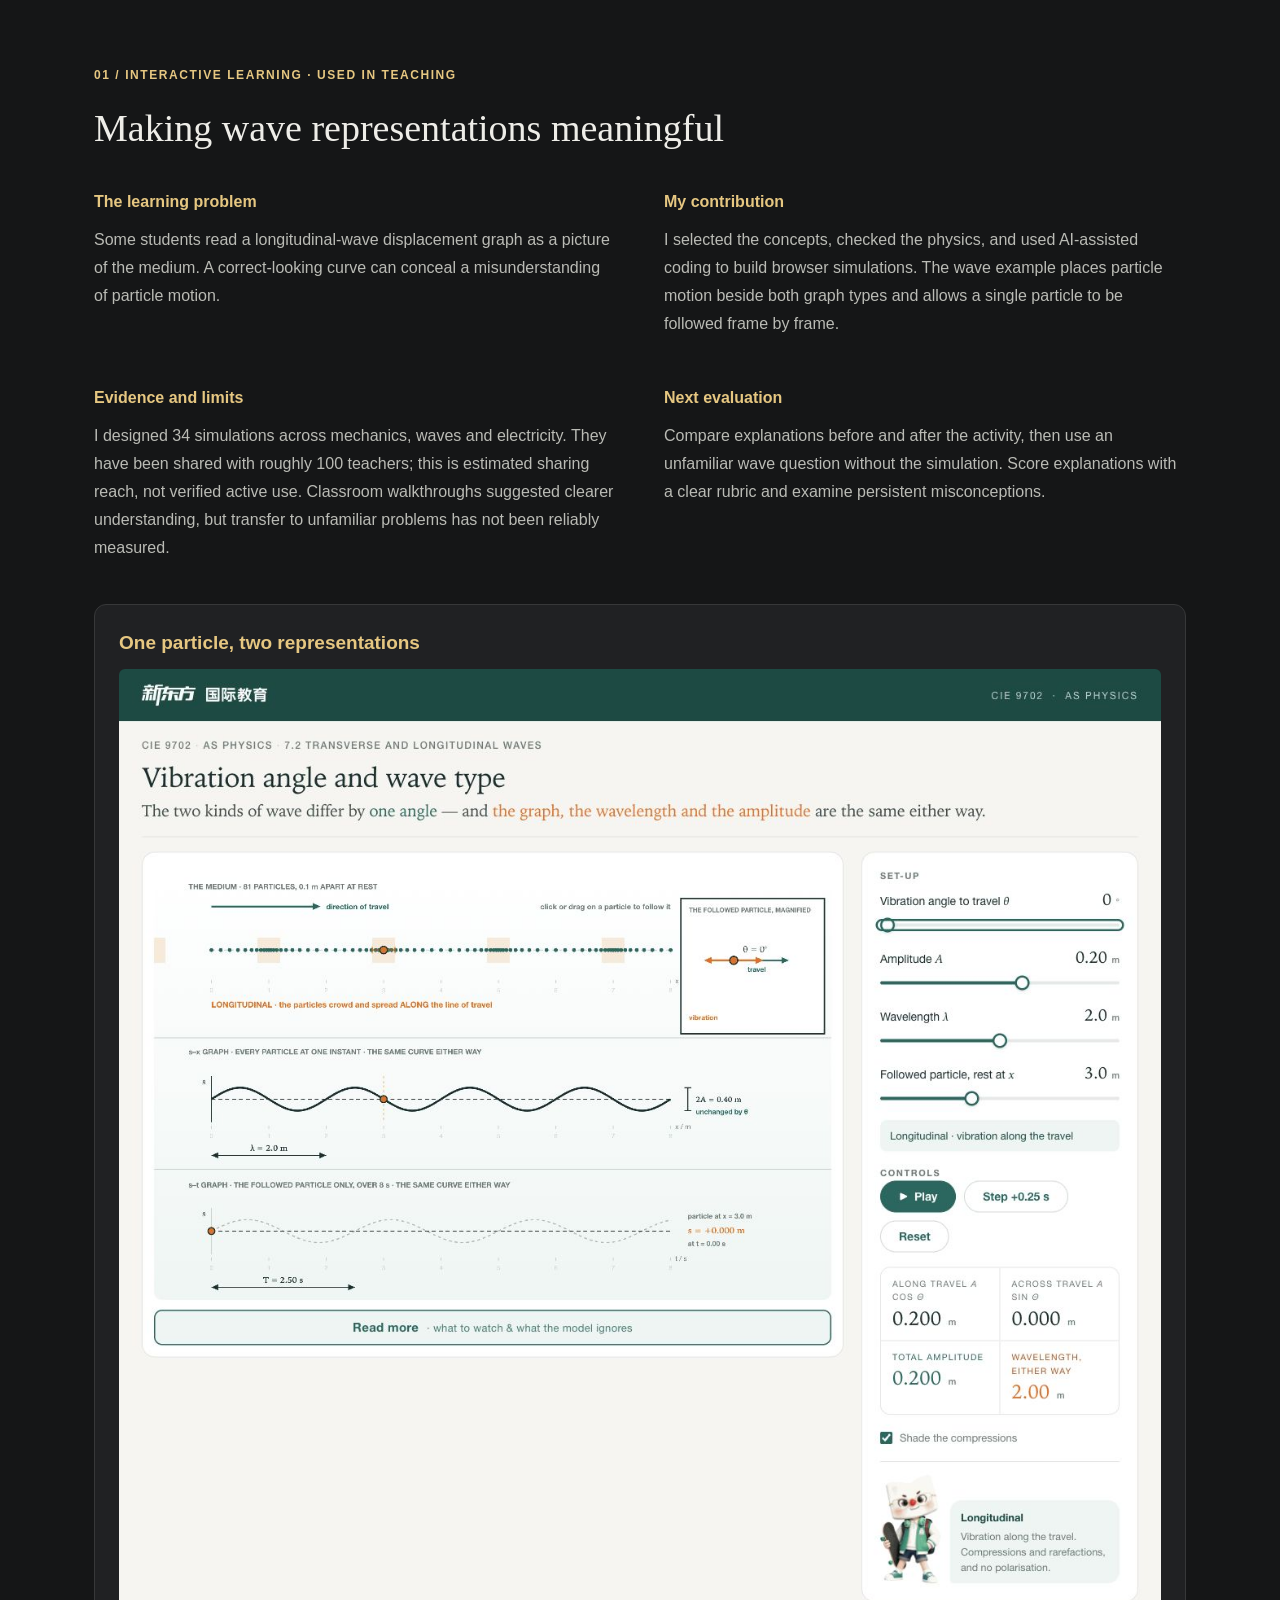
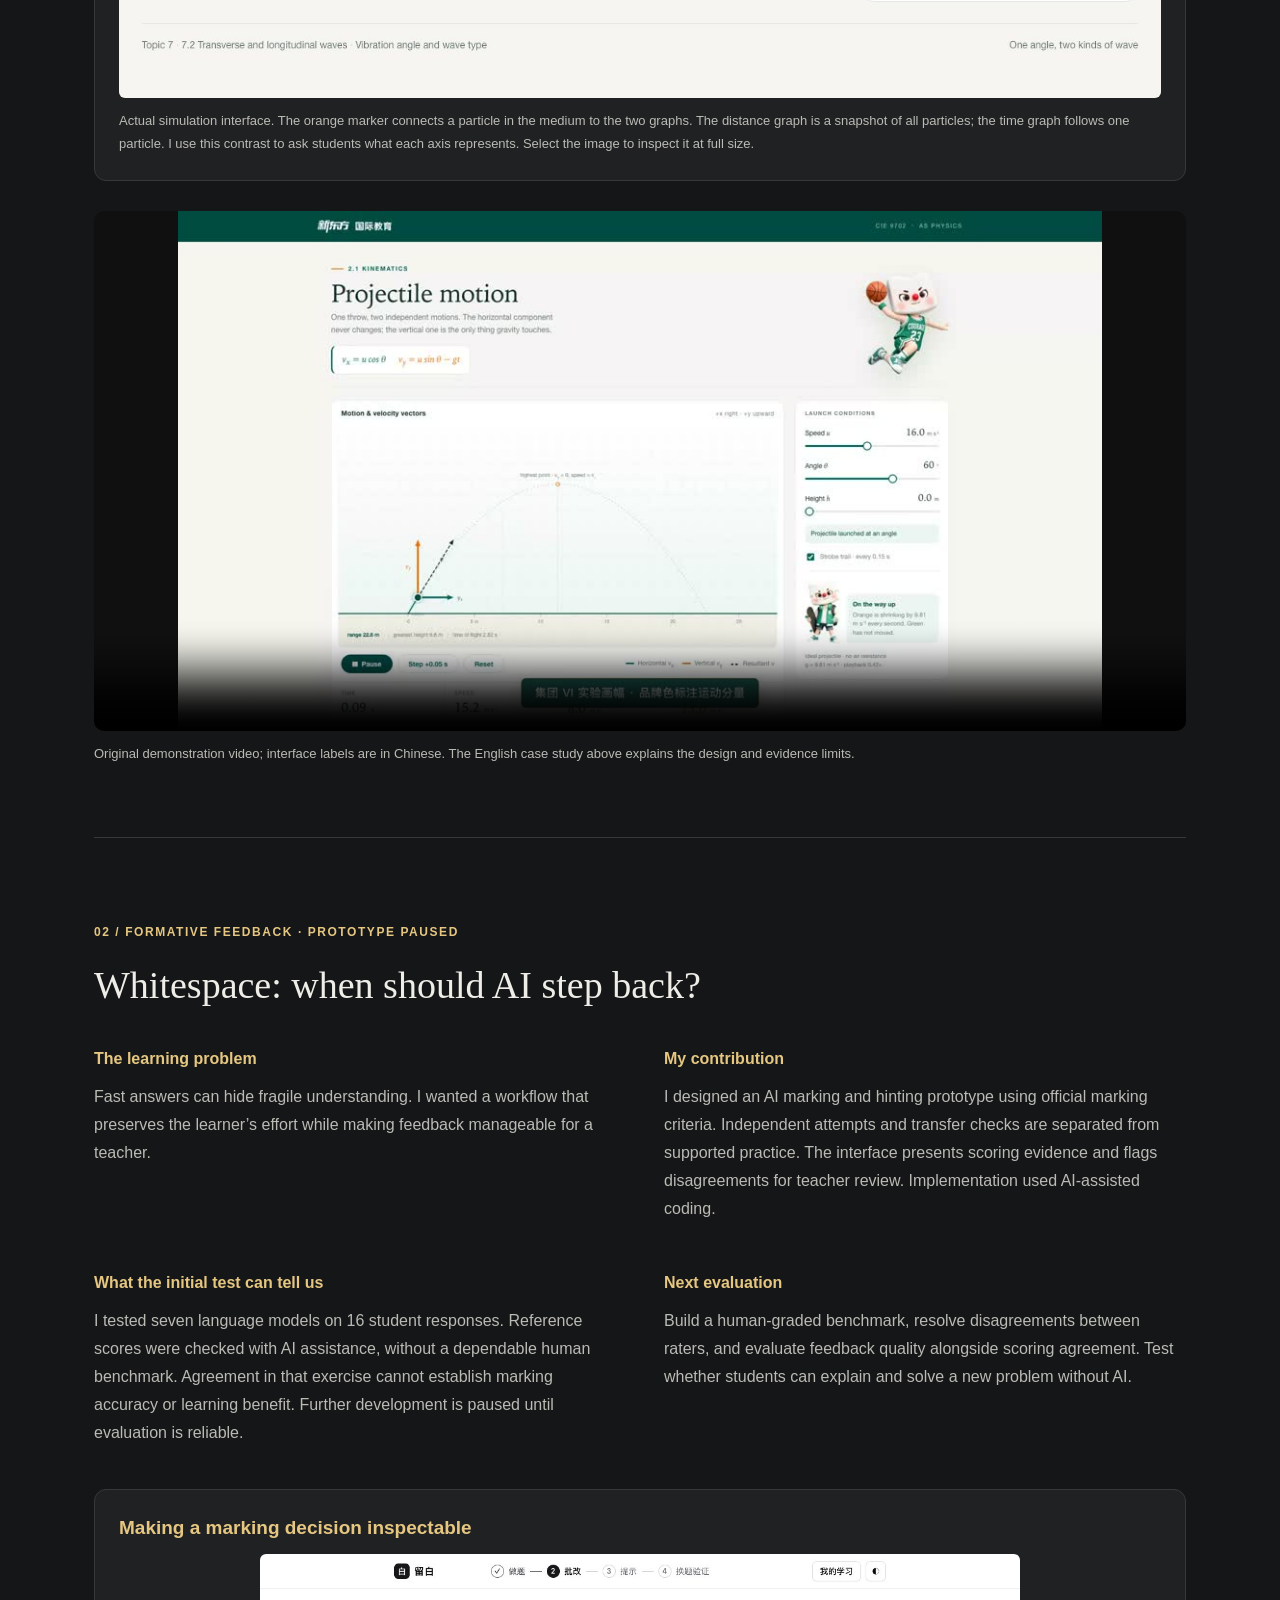
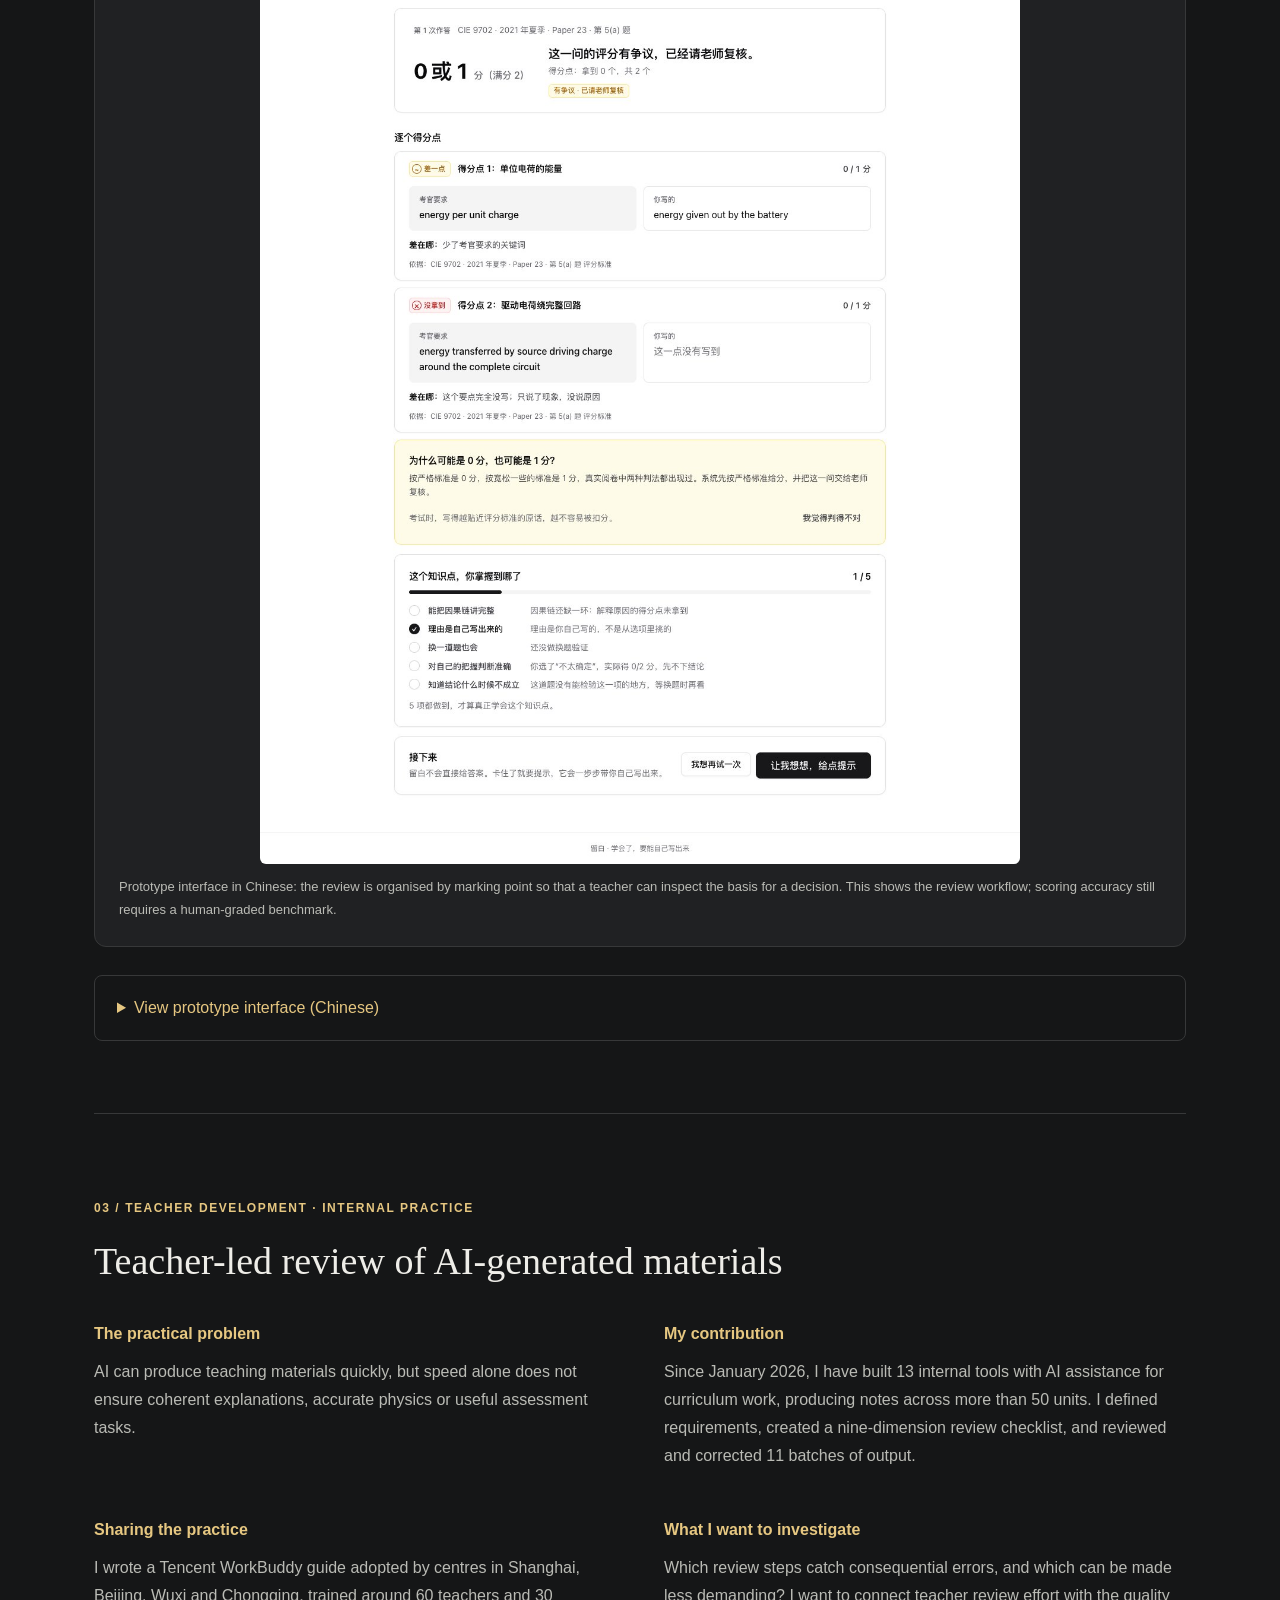
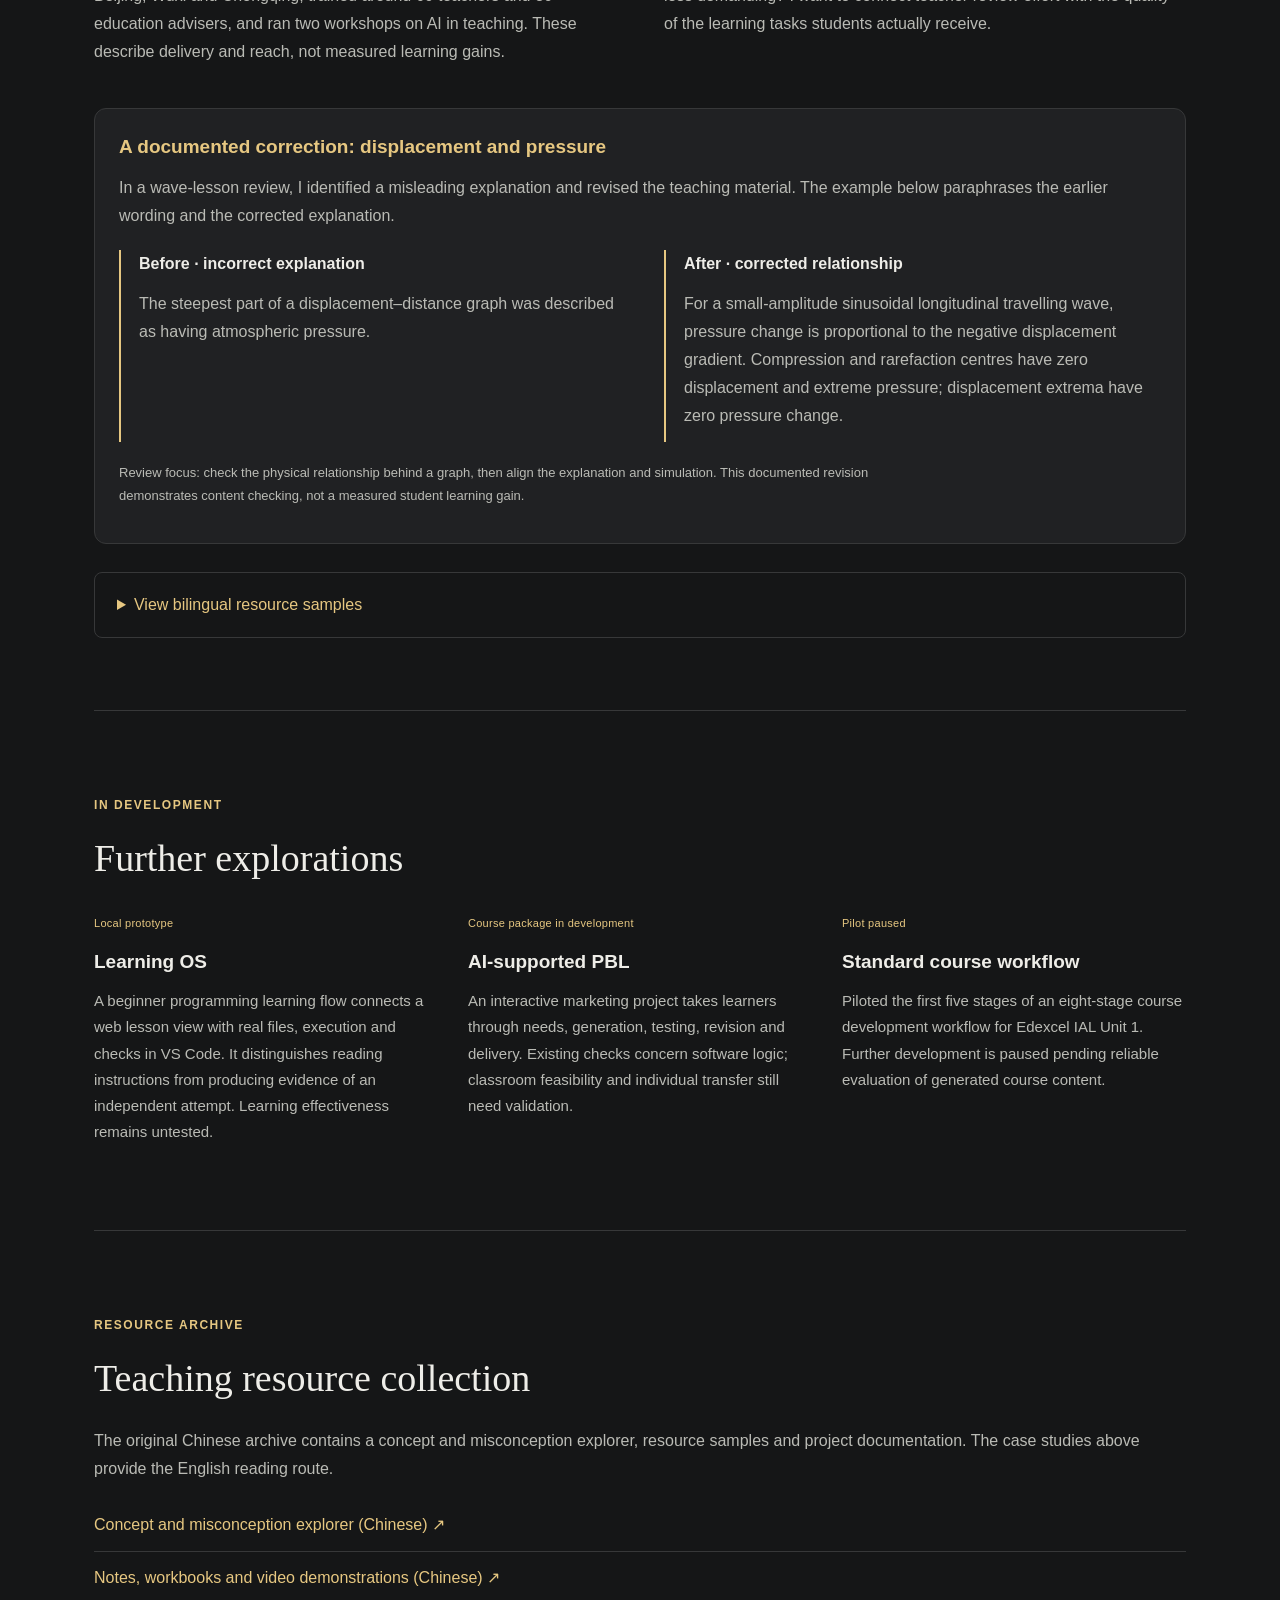
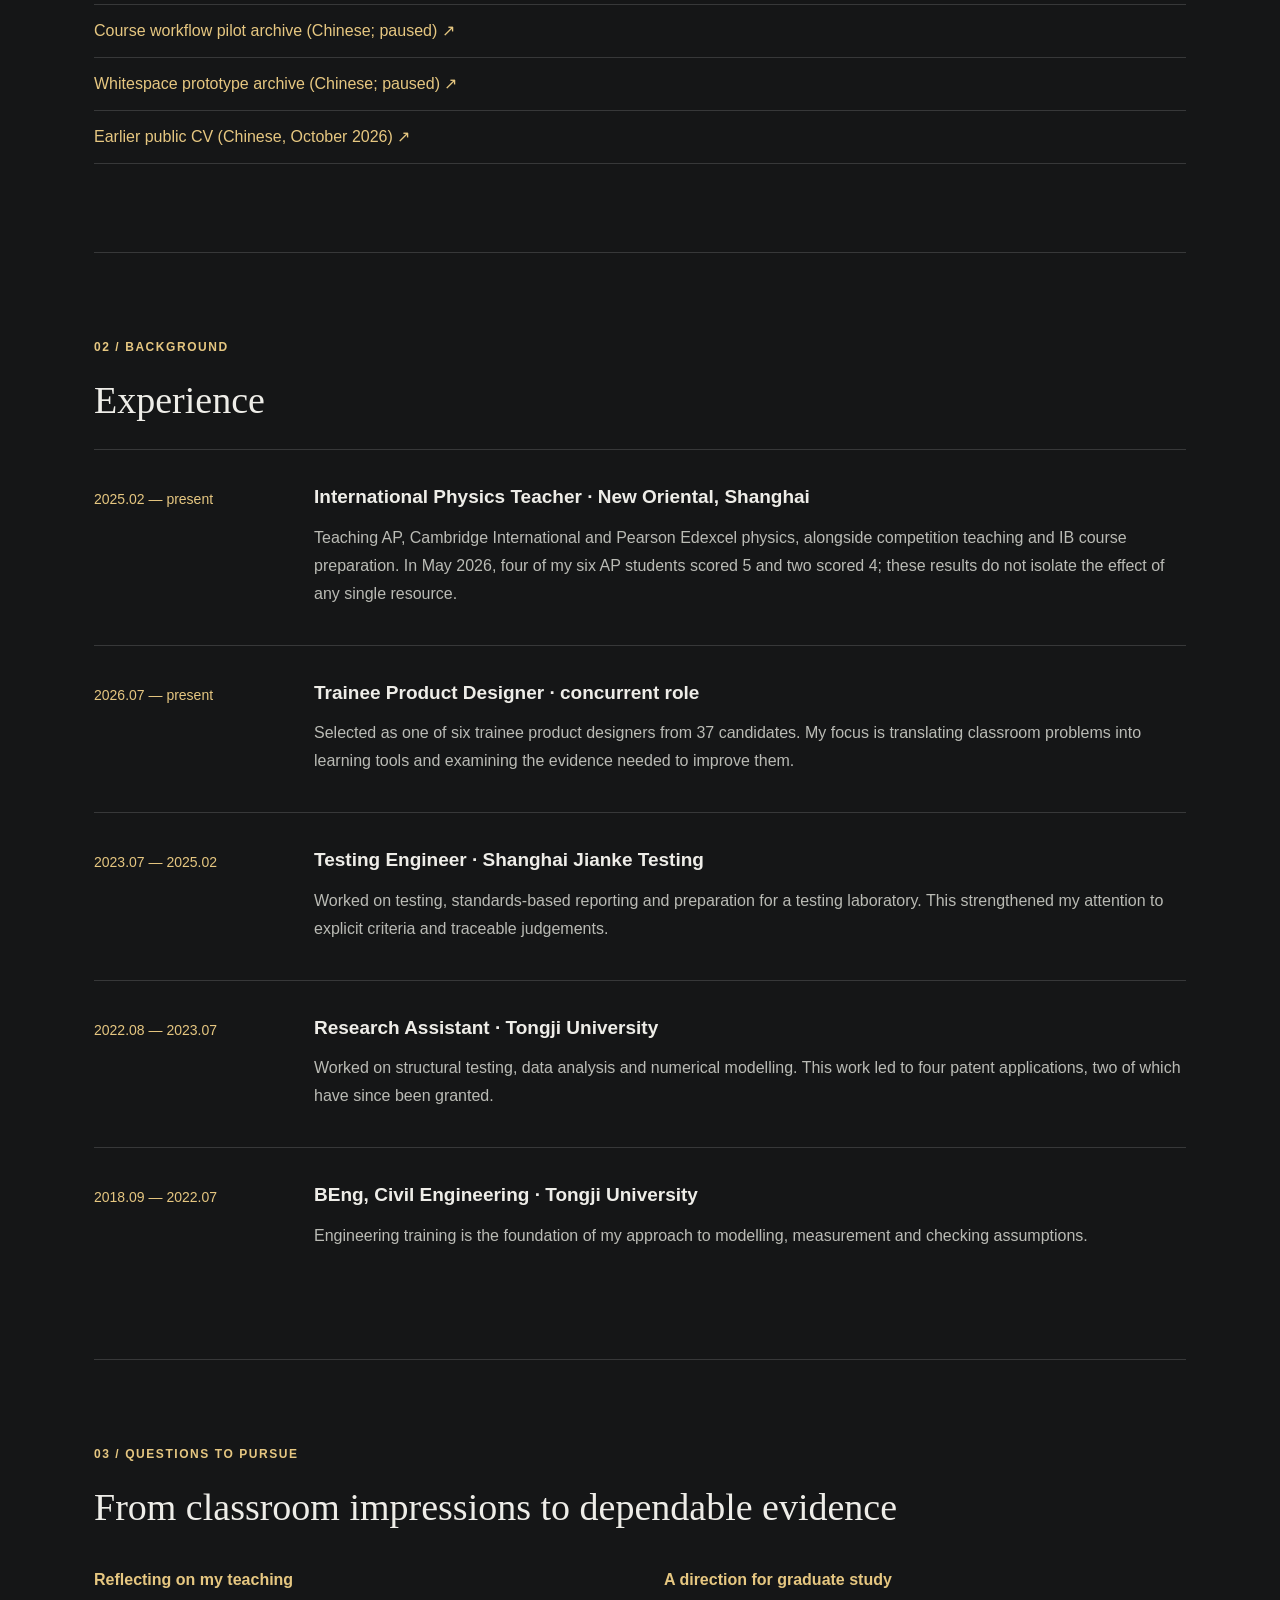
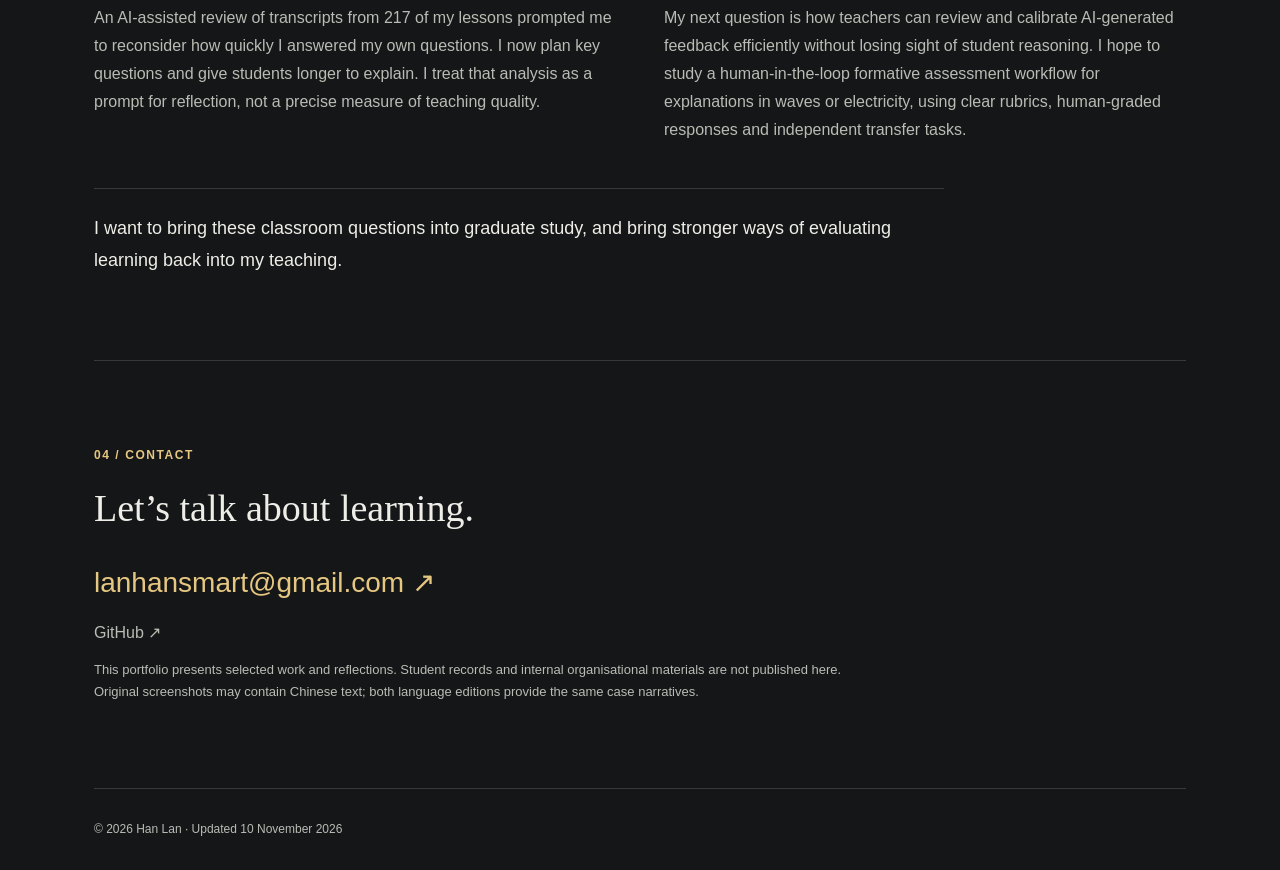
==== commit e391da08: "Add concrete bilingual portfolio evidence and qualify archival conclusions" ====
--- a/index.html
+++ b/index.html
@@ -1 +1 @@
-<!doctype html><html lang="en"><head><meta charset="utf-8"><meta name="viewport" content="width=device-width, initial-scale=1"><title>Han Lan | Physics educator · Learning experience designer</title><meta name="description" content="I teach international physics in Shanghai and build AI-assisted learning resources. My work starts with a classroom question: how can we tell whether a student understands, beyond getting the answer right?"><meta name="theme-color" content="#151617"><link rel="icon" href="favicon.svg"><link rel="stylesheet" href="portfolio.css"><link rel="alternate" hreflang="en" href="index.html"><link rel="alternate" hreflang="zh-CN" href="index.zh.html"></head><body><a class="skip" href="#main">Skip to content</a><header><a class="brand" href="index.html">HL<span>Han Lan</span></a><nav aria-label="Main navigation"><a href="#works">Selected work</a><a href="#resume">Experience</a><a href="#inquiry">Inquiry</a><a href="#contact">Contact</a></nav><div class="languages" aria-label="Language"><a href="index.html" lang="en" aria-current="page">EN</a><a href="index.zh.html" lang="zh-CN" >中文</a></div></header><main id="main"><section class="hero" id="about"><p class="eyebrow">Physics educator · Learning experience designer</p><h1>Designing for understanding.</h1><p class="lead">I teach international physics in Shanghai and build AI-assisted learning resources. My work starts with a classroom question: how can we tell whether a student understands, beyond getting the answer right?</p><a class="button" href="#works">Explore selected work <span>↗</span></a><div class="hero-note">SHANGHAI · TEACHING / DESIGN / REFLECTION</div></section><div class="metrics"><div><strong>34</strong><span>physics simulations designed</span></div><div><strong>50+</strong><span>units of bilingual notes</span></div><div><strong>4 centres</strong><span>WorkBuddy guide adopted</span></div></div><section id="works"><p class="eyebrow">01 / PORTFOLIO</p><h2>Selected work</h2><p>Three perspectives on the same problem: making thinking visible, supporting feedback, and helping teachers use AI with care.</p><div class="cards"><a class="card" href="#simulations"><img src="simulations.jpg" alt="Making wave representations meaningful" loading="lazy"><div><p class="tag">01 / Interactive learning · Used in teaching</p><h3>Making wave representations meaningful</h3><p>Connecting particle motion with displacement–distance and displacement–time graphs.</p><span class="read">Read case study ↗</span></div></a><a class="card" href="#whitespace"><img src="assets/ws-desk.jpg" alt="Whitespace: when should AI step back?" loading="lazy"><div><p class="tag">02 / Formative feedback · Prototype paused</p><h3>Whitespace: when should AI step back?</h3><p>Independent attempts, rubric-based feedback and hints, followed by a new task.</p><span class="read">Read case study ↗</span></div></a><a class="card" href="#teacher-tools"><img src="assets/bilingual-en.jpg" alt="AI tools with a teacher’s quality checks" loading="lazy"><div><p class="tag">03 / Teacher development · Internal practice</p><h3>AI tools with a teacher’s quality checks</h3><p>Bilingual curriculum resources, explicit review criteria and practical training.</p><span class="read">Read case study ↗</span></div></a></div></section><section class="case" id="simulations"><p class="eyebrow">01 / Interactive learning · Used in teaching</p><h2>Making wave representations meaningful</h2><div class="case-grid"><div><h3>The learning problem</h3><p>Some students read a longitudinal-wave displacement graph as a picture of the medium. A correct-looking curve can conceal a misunderstanding of particle motion.</p></div><div><h3>My contribution</h3><p>I selected the concepts, checked the physics, and used AI-assisted coding to build browser simulations. The wave example places particle motion beside both graph types and allows a single particle to be followed frame by frame.</p></div><div><h3>Evidence and limits</h3><p>I designed 34 simulations across mechanics, waves and electricity. They have been shared with roughly 100 teachers; this is estimated sharing reach, not verified active use. Classroom walkthroughs suggested clearer understanding, but transfer to unfamiliar problems has not been reliably measured.</p></div><div><h3>Next evaluation</h3><p>Compare explanations before and after the activity, then use an unfamiliar wave question without the simulation. Score explanations with a clear rubric and examine persistent misconceptions. This is a proposed study, not a completed result.</p></div></div><figure><video controls preload="none" poster="simulations.jpg" aria-label="Physics simulation demonstration (original Chinese recording)"><source src="simulations.mp4" type="video/mp4"></video><figcaption>Original demonstration video; interface labels are in Chinese. The English case study above explains the design and evidence limits.</figcaption></figure></section><section class="case" id="whitespace"><p class="eyebrow">02 / Formative feedback · Prototype paused</p><h2>Whitespace: when should AI step back?</h2><div class="case-grid"><div><h3>The learning problem</h3><p>Fast answers can hide fragile understanding. I wanted a workflow that preserves the learner’s effort while making feedback manageable for a teacher.</p></div><div><h3>My contribution</h3><p>I designed an AI marking and hinting prototype using official marking criteria. Independent attempts and transfer checks are separated from supported practice. The interface presents scoring evidence and flags disagreements for teacher review. Implementation used AI-assisted coding.</p></div><div><h3>What the initial test can tell us</h3><p>I tested seven language models on 16 student responses. Reference scores were checked with AI assistance, without a dependable human benchmark. Agreement in that exercise cannot establish marking accuracy or learning benefit. Further development is paused until evaluation is reliable.</p></div><div><h3>Next evaluation</h3><p>Build a human-graded benchmark, resolve disagreements between raters, and evaluate feedback quality alongside scoring agreement. Test whether students can explain and solve a new problem without AI.</p></div></div><details><summary>View prototype interface (Chinese)</summary><img class="evidence" src="assets/ws-probe.jpg" alt="Prototype screen showing independent work with AI assistance locked" loading="lazy"></details></section><section class="case" id="teacher-tools"><p class="eyebrow">03 / Teacher development · Internal practice</p><h2>AI tools with a teacher’s quality checks</h2><div class="case-grid"><div><h3>The practical problem</h3><p>AI can produce teaching materials quickly, but speed alone does not ensure coherent explanations, accurate physics or useful assessment tasks.</p></div><div><h3>My contribution</h3><p>Since January 2026, I have built 13 internal tools with AI assistance for curriculum work, producing notes across more than 50 units. I defined requirements, created a nine-dimension review checklist, and reviewed and corrected 11 batches of output.</p></div><div><h3>Sharing the practice</h3><p>I wrote a Tencent WorkBuddy guide adopted by centres in Shanghai, Beijing, Wuxi and Chongqing, trained around 60 teachers and 30 education advisers, and ran two workshops on AI in teaching. These describe delivery and reach, not measured learning gains.</p></div><div><h3>What I want to investigate</h3><p>Which review steps catch consequential errors, and which can be made less demanding? I want to connect teacher review effort with the quality of the learning tasks students actually receive.</p></div></div><details><summary>View bilingual resource samples</summary><div class="samples"><img src="assets/bilingual-en.jpg" alt="English teaching notes sample" loading="lazy"><img src="assets/bilingual-cn.jpg" alt="中文教学讲义样例" loading="lazy"></div></details></section><section><p class="eyebrow">IN DEVELOPMENT</p><h2>Further explorations</h2><div class="explorations"><div><span class="tag">Local prototype</span><h3>Learning OS</h3><p>A beginner programming learning flow connects a web lesson view with real files, execution and checks in VS Code. It distinguishes reading instructions from producing evidence of an independent attempt. Learning effectiveness remains untested.</p></div><div><span class="tag">Course package in development</span><h3>AI-supported PBL</h3><p>An interactive marketing project takes learners through needs, generation, testing, revision and delivery. Existing checks concern software logic; classroom feasibility and individual transfer still need validation.</p></div><div><span class="tag">Pilot paused</span><h3>Standard course workflow</h3><p>Piloted the first five stages of an eight-stage course development workflow for Edexcel IAL Unit 1. Further development is paused pending reliable evaluation of generated course content.</p></div></div></section><section id="resources"><p class="eyebrow">RESOURCE ARCHIVE</p><h2>Teaching resource collection</h2><p>The original Chinese archive contains a concept and misconception explorer, resource samples and project documentation. The case studies above provide the English reading route.</p><ul class="resource-links"><li><a href="knowledge-map.html">Concept and misconception explorer (Chinese) ↗</a></li><li><a href="materials.html">Notes, workbooks and video demonstrations (Chinese) ↗</a></li><li><a href="standard-course.html">Course workflow pilot archive (Chinese; paused) ↗</a></li><li><a href="whitespace.html">Whitespace prototype archive (Chinese; paused) ↗</a></li><li><a href="lanhan-resume.pdf">Earlier public CV (Chinese, October 2026) ↗</a></li></ul></section><section id="resume"><p class="eyebrow">02 / BACKGROUND</p><h2>Experience</h2><div class="timeline"><article><span class="date">2025.02 — present</span><div><h3>International Physics Teacher · New Oriental, Shanghai</h3><p>Teaching AP, Cambridge International and Pearson Edexcel physics, alongside competition teaching and IB course preparation. In May 2026, four of my six AP students scored 5 and two scored 4; these results do not isolate the effect of any single resource.</p></div></article><article><span class="date">2026.07 — present</span><div><h3>Trainee Product Designer · concurrent role</h3><p>Selected as one of six trainee product designers from 37 candidates. My focus is translating classroom problems into learning tools and examining the evidence needed to improve them.</p></div></article><article><span class="date">2023.07 — 2025.02</span><div><h3>Testing Engineer · Shanghai Jianke Testing</h3><p>Worked on testing, standards-based reporting and preparation for a testing laboratory. This strengthened my attention to explicit criteria and traceable judgements.</p></div></article><article><span class="date">2022.08 — 2023.07</span><div><h3>Research Assistant · Tongji University</h3><p>Worked on structural testing, data analysis and numerical modelling. This work led to four patent applications, two of which have since been granted.</p></div></article><article><span class="date">2018.09 — 2022.07</span><div><h3>BEng, Civil Engineering · Tongji University</h3><p>Engineering training is the foundation of my approach to modelling, measurement and checking assumptions.</p></div></article></div></section><section id="inquiry"><p class="eyebrow">03 / QUESTIONS TO PURSUE</p><h2>From classroom impressions to dependable evidence</h2><div class="case-grid"><div><h3>Reflecting on my teaching</h3><p>An AI-assisted review of transcripts from 217 of my lessons prompted me to reconsider how quickly I answered my own questions. I now plan key questions and give students longer to explain. I treat that analysis as a prompt for reflection, not a precise measure of teaching quality.</p></div><div><h3>A direction for graduate study</h3><p>My next question is how teachers can review and calibrate AI-generated feedback efficiently without losing sight of student reasoning. I hope to study a human-in-the-loop formative assessment workflow for explanations in waves or electricity, using clear rubrics, human-graded responses and independent transfer tasks.</p></div></div></section><section id="contact"><p class="eyebrow">04 / CONTACT</p><h2>Let’s talk about learning.</h2><a class="email" href="mailto:lanhansmart@gmail.com">lanhansmart@gmail.com ↗</a><p><a href="https://github.com/Bright-han0516">GitHub ↗</a></p><p class="muted">This portfolio presents selected work and reflections. Student records and internal organisational materials are not published here. Original screenshots may contain Chinese text; both language editions provide the same case narratives.</p></section></main><footer>© 2026 Han Lan · Updated 10 November 2026</footer><script>document.querySelectorAll(".languages a").forEach(a=>a.addEventListener("click",()=>{a.hash=location.hash;}));</script></body></html>+<!doctype html><html lang="en"><head><meta charset="utf-8"><meta name="viewport" content="width=device-width, initial-scale=1"><title>Han Lan | Physics educator · Learning experience designer</title><meta name="description" content="I teach physics in international curricula in Shanghai and build AI-assisted learning resources. My work starts with a classroom question: how can we tell whether a student understands, beyond getting the answer right?"><meta name="theme-color" content="#151617"><link rel="icon" href="favicon.svg"><link rel="stylesheet" href="portfolio.css"><link rel="alternate" hreflang="en" href="index.html"><link rel="alternate" hreflang="zh-CN" href="index.zh.html"></head><body><a class="skip" href="#main">Skip to content</a><header><a class="brand" href="index.html">HL<span>Han Lan</span></a><nav aria-label="Main navigation"><a href="#works">Selected work</a><a href="#resume">Experience</a><a href="#inquiry">Inquiry</a><a href="#contact">Contact</a></nav><div class="languages" aria-label="Language"><a href="index.html" lang="en" aria-current="page">EN</a><a href="index.zh.html" lang="zh-CN" >中文</a></div></header><main id="main"><section class="hero" id="about"><p class="eyebrow">Physics educator · Learning experience designer</p><h1>Designing for understanding.</h1><p class="lead">I teach physics in international curricula in Shanghai and build AI-assisted learning resources. My work starts with a classroom question: how can we tell whether a student understands, beyond getting the answer right?</p><a class="button" href="#works">Explore selected work <span>↗</span></a><div class="hero-note">SHANGHAI · TEACHING / DESIGN / REFLECTION</div></section><div class="metrics"><div><strong>34</strong><span>physics simulations designed</span></div><div><strong>50+</strong><span>units of bilingual notes</span></div><div><strong>4</strong><span>centres adopted the WorkBuddy guide</span></div></div><section id="works"><p class="eyebrow">01 / PORTFOLIO</p><h2>Selected work</h2><p>Three perspectives on the same problem: making thinking visible, supporting feedback, and helping teachers use AI with care.</p><div class="cards"><a class="card" href="#simulations"><img src="simulations.jpg" alt="Making wave representations meaningful" loading="lazy"><div><p class="tag">01 / Interactive learning · Used in teaching</p><h3>Making wave representations meaningful</h3><p>Connecting particle motion with displacement–distance and displacement–time graphs.</p><span class="read">Read case study ↗</span></div></a><a class="card" href="#whitespace"><img src="assets/ws-desk.jpg" alt="Whitespace: when should AI step back?" loading="lazy"><div><p class="tag">02 / Formative feedback · Prototype paused</p><h3>Whitespace: when should AI step back?</h3><p>Independent attempts, rubric-based feedback and hints, followed by a new task.</p><span class="read">Read case study ↗</span></div></a><a class="card" href="#teacher-tools"><img src="assets/bilingual-en.jpg" alt="Teacher-led review of AI-generated materials" loading="lazy"><div><p class="tag">03 / Teacher development · Internal practice</p><h3>Teacher-led review of AI-generated materials</h3><p>Bilingual curriculum resources, explicit review criteria and practical training.</p><span class="read">Read case study ↗</span></div></a></div></section><section class="case" id="simulations"><p class="eyebrow">01 / Interactive learning · Used in teaching</p><h2>Making wave representations meaningful</h2><div class="case-grid"><div><h3>The learning problem</h3><p>Some students read a longitudinal-wave displacement graph as a picture of the medium. A correct-looking curve can conceal a misunderstanding of particle motion.</p></div><div><h3>My contribution</h3><p>I selected the concepts, checked the physics, and used AI-assisted coding to build browser simulations. The wave example places particle motion beside both graph types and allows a single particle to be followed frame by frame.</p></div><div><h3>Evidence and limits</h3><p>I designed 34 simulations across mechanics, waves and electricity. They have been shared with roughly 100 teachers; this is estimated sharing reach, not verified active use. Classroom walkthroughs suggested clearer understanding, but transfer to unfamiliar problems has not been reliably measured.</p></div><div><h3>Next evaluation</h3><p>Compare explanations before and after the activity, then use an unfamiliar wave question without the simulation. Score explanations with a clear rubric and examine persistent misconceptions. </p></div></div><figure class="evidence-panel"><h3>One particle, two representations</h3><a href="assets/wave-representations.jpg"><img width="1280" height="1264" src="assets/wave-representations.jpg" alt="Longitudinal-wave simulation showing the medium, an orange tracked particle, and displacement–distance and displacement–time graphs" loading="lazy"></a><figcaption>Actual simulation interface. The orange marker connects a particle in the medium to the two graphs. The distance graph is a snapshot of all particles; the time graph follows one particle. I use this contrast to ask students what each axis represents. Select the image to inspect it at full size.</figcaption></figure><figure><video controls preload="none" poster="simulations.jpg" aria-label="Physics simulation demonstration (original Chinese recording)"><source src="simulations.mp4" type="video/mp4"></video><figcaption>Original demonstration video; interface labels are in Chinese. The English case study above explains the design and evidence limits.</figcaption></figure></section><section class="case" id="whitespace"><p class="eyebrow">02 / Formative feedback · Prototype paused</p><h2>Whitespace: when should AI step back?</h2><div class="case-grid"><div><h3>The learning problem</h3><p>Fast answers can hide fragile understanding. I wanted a workflow that preserves the learner’s effort while making feedback manageable for a teacher.</p></div><div><h3>My contribution</h3><p>I designed an AI marking and hinting prototype using official marking criteria. Independent attempts and transfer checks are separated from supported practice. The interface presents scoring evidence and flags disagreements for teacher review. Implementation used AI-assisted coding.</p></div><div><h3>What the initial test can tell us</h3><p>I tested seven language models on 16 student responses. Reference scores were checked with AI assistance, without a dependable human benchmark. Agreement in that exercise cannot establish marking accuracy or learning benefit. Further development is paused until evaluation is reliable.</p></div><div><h3>Next evaluation</h3><p>Build a human-graded benchmark, resolve disagreements between raters, and evaluate feedback quality alongside scoring agreement. Test whether students can explain and solve a new problem without AI.</p></div></div><figure class="evidence-panel"><h3>Making a marking decision inspectable</h3><a href="assets/ws-verdict.jpg"><img class="verdict" width="1280" height="1533" src="assets/ws-verdict.jpg" alt="Whitespace prototype marking screen with criterion-level decisions and scoring evidence in Chinese" loading="lazy"></a><figcaption>Prototype interface in Chinese: the review is organised by marking point so that a teacher can inspect the basis for a decision. This shows the review workflow; scoring accuracy still requires a human-graded benchmark.</figcaption></figure><details><summary>View prototype interface (Chinese)</summary><img class="evidence" src="assets/ws-probe.jpg" alt="Prototype screen showing independent work with AI assistance locked" loading="lazy"></details></section><section class="case" id="teacher-tools"><p class="eyebrow">03 / Teacher development · Internal practice</p><h2>Teacher-led review of AI-generated materials</h2><div class="case-grid"><div><h3>The practical problem</h3><p>AI can produce teaching materials quickly, but speed alone does not ensure coherent explanations, accurate physics or useful assessment tasks.</p></div><div><h3>My contribution</h3><p>Since January 2026, I have built 13 internal tools with AI assistance for curriculum work, producing notes across more than 50 units. I defined requirements, created a nine-dimension review checklist, and reviewed and corrected 11 batches of output.</p></div><div><h3>Sharing the practice</h3><p>I wrote a Tencent WorkBuddy guide adopted by centres in Shanghai, Beijing, Wuxi and Chongqing, trained around 60 teachers and 30 education advisers, and ran two workshops on AI in teaching. These describe delivery and reach, not measured learning gains.</p></div><div><h3>What I want to investigate</h3><p>Which review steps catch consequential errors, and which can be made less demanding? I want to connect teacher review effort with the quality of the learning tasks students actually receive.</p></div></div><div class="evidence-panel"><h3>A documented correction: displacement and pressure</h3><p>In a wave-lesson review, I identified a misleading explanation and revised the teaching material. The example below paraphrases the earlier wording and the corrected explanation.</p><div class="case-grid correction"><div><h4>Before · incorrect explanation</h4><p>The steepest part of a displacement–distance graph was described as having atmospheric pressure.</p></div><div><h4>After · corrected relationship</h4><p>For a small-amplitude sinusoidal longitudinal travelling wave, pressure change is proportional to the negative displacement gradient. Compression and rarefaction centres have zero displacement and extreme pressure; displacement extrema have zero pressure change.</p></div></div><p class="muted">Review focus: check the physical relationship behind a graph, then align the explanation and simulation. This documented revision demonstrates content checking, not a measured student learning gain.</p></div><details><summary>View bilingual resource samples</summary><div class="samples"><img src="assets/bilingual-en.jpg" alt="English teaching notes sample" loading="lazy"><img src="assets/bilingual-cn.jpg" alt="中文教学讲义样例" loading="lazy"></div></details></section><section><p class="eyebrow">IN DEVELOPMENT</p><h2>Further explorations</h2><div class="explorations"><div><span class="tag">Local prototype</span><h3>Learning OS</h3><p>A beginner programming learning flow connects a web lesson view with real files, execution and checks in VS Code. It distinguishes reading instructions from producing evidence of an independent attempt. Learning effectiveness remains untested.</p></div><div><span class="tag">Course package in development</span><h3>AI-supported PBL</h3><p>An interactive marketing project takes learners through needs, generation, testing, revision and delivery. Existing checks concern software logic; classroom feasibility and individual transfer still need validation.</p></div><div><span class="tag">Pilot paused</span><h3>Standard course workflow</h3><p>Piloted the first five stages of an eight-stage course development workflow for Edexcel IAL Unit 1. Further development is paused pending reliable evaluation of generated course content.</p></div></div></section><section id="resources"><p class="eyebrow">RESOURCE ARCHIVE</p><h2>Teaching resource collection</h2><p>The original Chinese archive contains a concept and misconception explorer, resource samples and project documentation. The case studies above provide the English reading route.</p><ul class="resource-links"><li><a href="knowledge-map.html">Concept and misconception explorer (Chinese) ↗</a></li><li><a href="materials.html">Notes, workbooks and video demonstrations (Chinese) ↗</a></li><li><a href="standard-course.html">Course workflow pilot archive (Chinese; paused) ↗</a></li><li><a href="whitespace.html">Whitespace prototype archive (Chinese; paused) ↗</a></li><li><a href="lanhan-resume.pdf">Earlier public CV (Chinese, October 2026) ↗</a></li></ul></section><section id="resume"><p class="eyebrow">02 / BACKGROUND</p><h2>Experience</h2><div class="timeline"><article><span class="date">2025.02 — present</span><div><h3>International Physics Teacher · New Oriental, Shanghai</h3><p>Teaching AP, Cambridge International and Pearson Edexcel physics, alongside competition teaching and IB course preparation. In May 2026, four of my six AP students scored 5 and two scored 4; these results do not isolate the effect of any single resource.</p></div></article><article><span class="date">2026.07 — present</span><div><h3>Trainee Product Designer · concurrent role</h3><p>Selected as one of six trainee product designers from 37 candidates. My focus is translating classroom problems into learning tools and examining the evidence needed to improve them.</p></div></article><article><span class="date">2023.07 — 2025.02</span><div><h3>Testing Engineer · Shanghai Jianke Testing</h3><p>Worked on testing, standards-based reporting and preparation for a testing laboratory. This strengthened my attention to explicit criteria and traceable judgements.</p></div></article><article><span class="date">2022.08 — 2023.07</span><div><h3>Research Assistant · Tongji University</h3><p>Worked on structural testing, data analysis and numerical modelling. This work led to four patent applications, two of which have since been granted.</p></div></article><article><span class="date">2018.09 — 2022.07</span><div><h3>BEng, Civil Engineering · Tongji University</h3><p>Engineering training is the foundation of my approach to modelling, measurement and checking assumptions.</p></div></article></div></section><section id="inquiry"><p class="eyebrow">03 / QUESTIONS TO PURSUE</p><h2>From classroom impressions to dependable evidence</h2><div class="case-grid"><div><h3>Reflecting on my teaching</h3><p>An AI-assisted review of transcripts from 217 of my lessons prompted me to reconsider how quickly I answered my own questions. I now plan key questions and give students longer to explain. I treat that analysis as a prompt for reflection, not a precise measure of teaching quality.</p></div><div><h3>A direction for graduate study</h3><p>My next question is how teachers can review and calibrate AI-generated feedback efficiently without losing sight of student reasoning. I hope to study a human-in-the-loop formative assessment workflow for explanations in waves or electricity, using clear rubrics, human-graded responses and independent transfer tasks.</p></div></div><p class="closing">I want to bring these classroom questions into graduate study, and bring stronger ways of evaluating learning back into my teaching.</p></section><section id="contact"><p class="eyebrow">04 / CONTACT</p><h2>Let’s talk about learning.</h2><a class="email" href="mailto:lanhansmart@gmail.com">lanhansmart@gmail.com ↗</a><p><a href="https://github.com/Bright-han0516">GitHub ↗</a></p><p class="muted">This portfolio presents selected work and reflections. Student records and internal organisational materials are not published here. Original screenshots may contain Chinese text; both language editions provide the same case narratives.</p></section></main><footer>© 2026 Han Lan · Updated 10 November 2026</footer><script>document.querySelectorAll(".languages a").forEach(a=>a.addEventListener("click",()=>{a.hash=location.hash;}));</script></body></html>
--- a/portfolio.css
+++ b/portfolio.css
@@ -1,2 +1,7 @@
 :root{color-scheme:dark;--bg:#151617;--panel:#202123;--text:#eeede8;--muted:#babbb5;--gold:#e6c781;--line:#373839}*{box-sizing:border-box}html{scroll-behavior:smooth;scroll-padding-top:110px}body{margin:0;background:var(--bg);color:var(--text);font:16px/1.75 -apple-system,BlinkMacSystemFont,'Segoe UI','PingFang SC',sans-serif}a{color:inherit;text-decoration:none}a:hover{color:var(--gold)}a:focus-visible,summary:focus-visible{outline:2px solid var(--gold);outline-offset:5px}header{max-width:1240px;margin:auto;padding:26px 42px;display:flex;align-items:center;gap:34px;border-bottom:1px solid var(--line)}.brand{display:flex;gap:14px;align-items:center;color:var(--gold);font-weight:700;font-size:22px;white-space:nowrap}.brand span{color:var(--text);font-size:16px;font-weight:500}nav{display:flex;gap:26px;margin-left:auto;font-size:14px}.languages{display:flex;border:1px solid var(--line);border-radius:24px;padding:4px;gap:3px;font-size:13px;white-space:nowrap}.languages a{padding:2px 10px;border-radius:20px}.languages [aria-current]{background:var(--gold);color:#171819}main{max-width:1156px;margin:auto;padding:0 32px}section{padding:72px 0;border-bottom:1px solid var(--line);scroll-margin-top:20px}.hero{padding:90px 0 65px;max-width:920px;border:0}.eyebrow{color:var(--gold);font-size:12px;letter-spacing:.13em;text-transform:uppercase;font-weight:600}.hero h1{font:500 clamp(42px,5.6vw,72px)/1.12 Georgia,'Songti SC',serif;letter-spacing:-.035em;margin:24px 0}.lead{font-size:20px;max-width:760px;color:var(--muted);line-height:1.8}.button{display:inline-flex;background:var(--gold);color:#171819;border-radius:6px;padding:12px 20px;margin-top:20px;gap:42px;font-weight:600}.button:hover{background:#f4dca7;color:#171819}.hero-note{font-size:11px;letter-spacing:.18em;color:var(--muted);margin-top:48px}.metrics{display:grid;grid-template-columns:repeat(3,1fr);padding:28px 0;border-top:1px solid var(--line);border-bottom:1px solid var(--line);gap:24px}.metrics strong{display:block;font-size:30px;color:var(--gold);font-weight:500}.metrics span{color:var(--muted);font-size:14px}h2{font:500 clamp(27px,3vw,38px)/1.3 Georgia,'Songti SC',serif;margin:18px 0 24px}h3{font-size:19px;line-height:1.5;margin:12px 0}p{color:var(--muted);margin:12px 0}.cards{display:grid;grid-template-columns:repeat(3,1fr);gap:22px;margin-top:32px}.card{background:var(--panel);border:1px solid var(--line);border-radius:12px;overflow:hidden;transition:transform .2s}.card:hover{transform:translateY(-4px);border-color:var(--gold)}.card>img{width:100%;height:180px;object-fit:cover;object-position:top}.card>div{padding:22px}.card p{font-size:14px}.tag{font-size:11px!important;color:var(--gold);letter-spacing:.025em}.read{display:inline-block;font-size:13px;color:var(--gold);margin-top:14px}.case-grid{display:grid;grid-template-columns:1fr 1fr;gap:24px 48px}.case-grid h3{color:var(--gold);font-size:16px}.case-grid p{font-size:16px}figure{margin:30px 0 0}video{display:block;width:100%;max-height:520px;background:#101010;border-radius:10px}figcaption{font-size:13px;color:var(--muted);margin-top:12px}details{margin-top:28px;border:1px solid var(--line);padding:18px 22px;border-radius:8px}summary{cursor:pointer;color:var(--gold)}.evidence{display:block;width:100%;max-width:640px;margin:24px auto}.samples{display:grid;grid-template-columns:1fr 1fr;gap:20px;margin-top:20px}.samples img{width:100%}.explorations{display:grid;grid-template-columns:repeat(3,1fr);gap:30px}.explorations p{font-size:15px}.timeline article{display:grid;grid-template-columns:190px 1fr;gap:30px;padding:25px 0;border-top:1px solid var(--line)}.date{color:var(--gold);font-size:14px;padding-top:12px}.timeline h3{margin:8px 0}.email{font-size:clamp(17px,3vw,28px);color:var(--gold);overflow-wrap:anywhere}.muted{font-size:13px;max-width:750px}footer{max-width:1156px;margin:auto;padding:30px 32px;color:var(--muted);font-size:12px}.skip{position:absolute;left:16px;top:-100px;background:var(--gold);color:#111;padding:10px;z-index:10}.skip:focus{top:8px}@media(max-width:800px){header{padding:20px 24px;flex-wrap:wrap;gap:18px}nav{order:3;width:100%;margin:0;justify-content:space-between;gap:10px}.languages{margin-left:auto}main{padding:0 24px}.hero{padding-top:55px}.cards,.explorations{grid-template-columns:1fr}.card{display:grid;grid-template-columns:35% 1fr}.card>img{height:100%;min-height:200px}.case-grid{gap:20px;grid-template-columns:1fr}.timeline article{grid-template-columns:1fr;gap:0}section{padding:48px 0}.hero-note{letter-spacing:.08em}.metrics strong{font-size:25px}.metrics span{font-size:12px}}@media(max-width:430px){.brand span{font-size:14px}.card{display:block}.card>img{height:180px;min-height:0}.samples{grid-template-columns:1fr}.lead{font-size:18px}nav{font-size:13px}.metrics{gap:12px}.metrics strong{font-size:22px}}@media(prefers-reduced-motion:reduce){html{scroll-behavior:auto}.card{transition:none}}
 .resource-links{list-style:none;padding:0}.resource-links li{padding:12px 0;border-bottom:1px solid var(--line)}.resource-links a{color:var(--gold)}
+
+
+.evidence-panel{margin-top:30px;padding:24px;border:1px solid var(--line);border-radius:12px;background:var(--panel)}.evidence-panel>h3{color:var(--gold);margin-top:0}.evidence-panel img{display:block;width:100%;height:auto;border-radius:6px}.evidence-panel .verdict{max-width:760px;margin:auto}.correction{margin:20px 0}.correction>div{border-left:2px solid var(--gold);padding-left:18px}.correction h4{margin:0;color:var(--text)}@media(max-width:600px){.evidence-panel{padding:16px}}
+
+.closing{max-width:850px;margin-top:32px;padding-top:24px;border-top:1px solid var(--line);color:var(--text);font-size:18px}
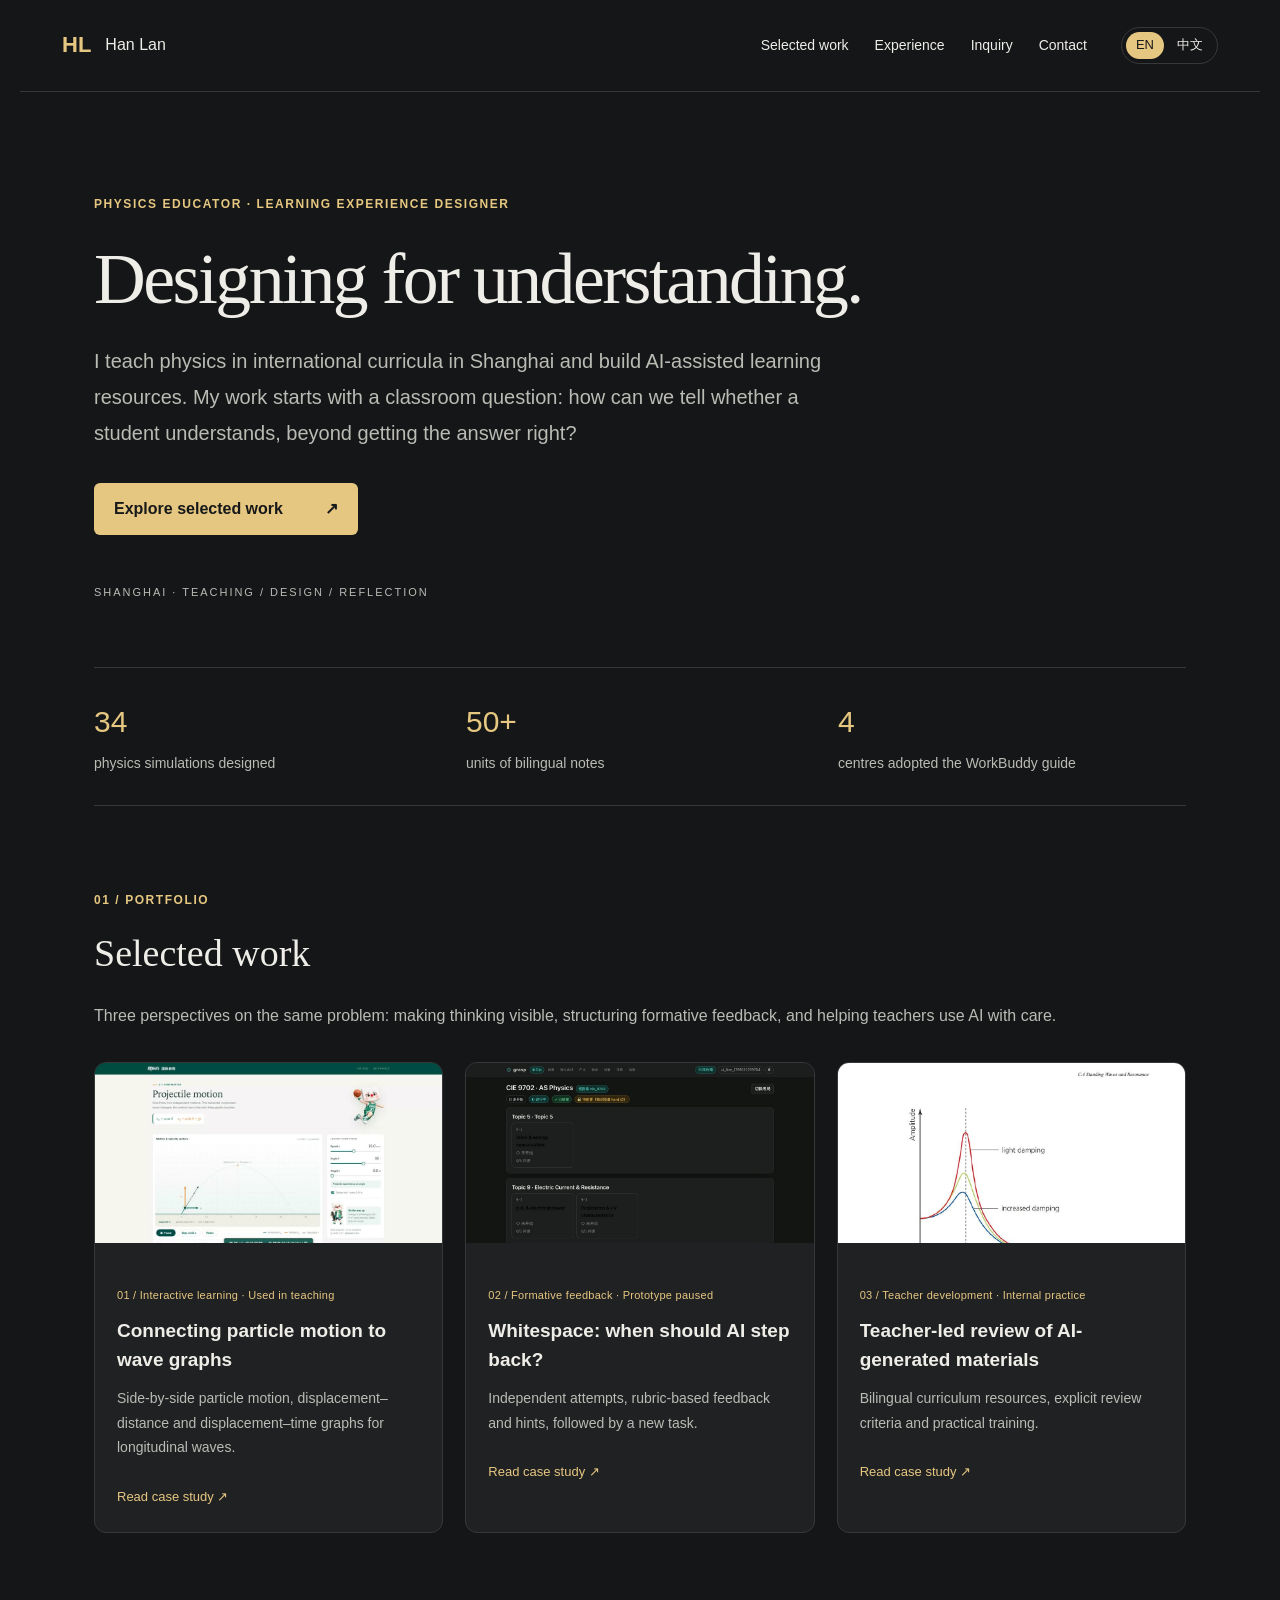
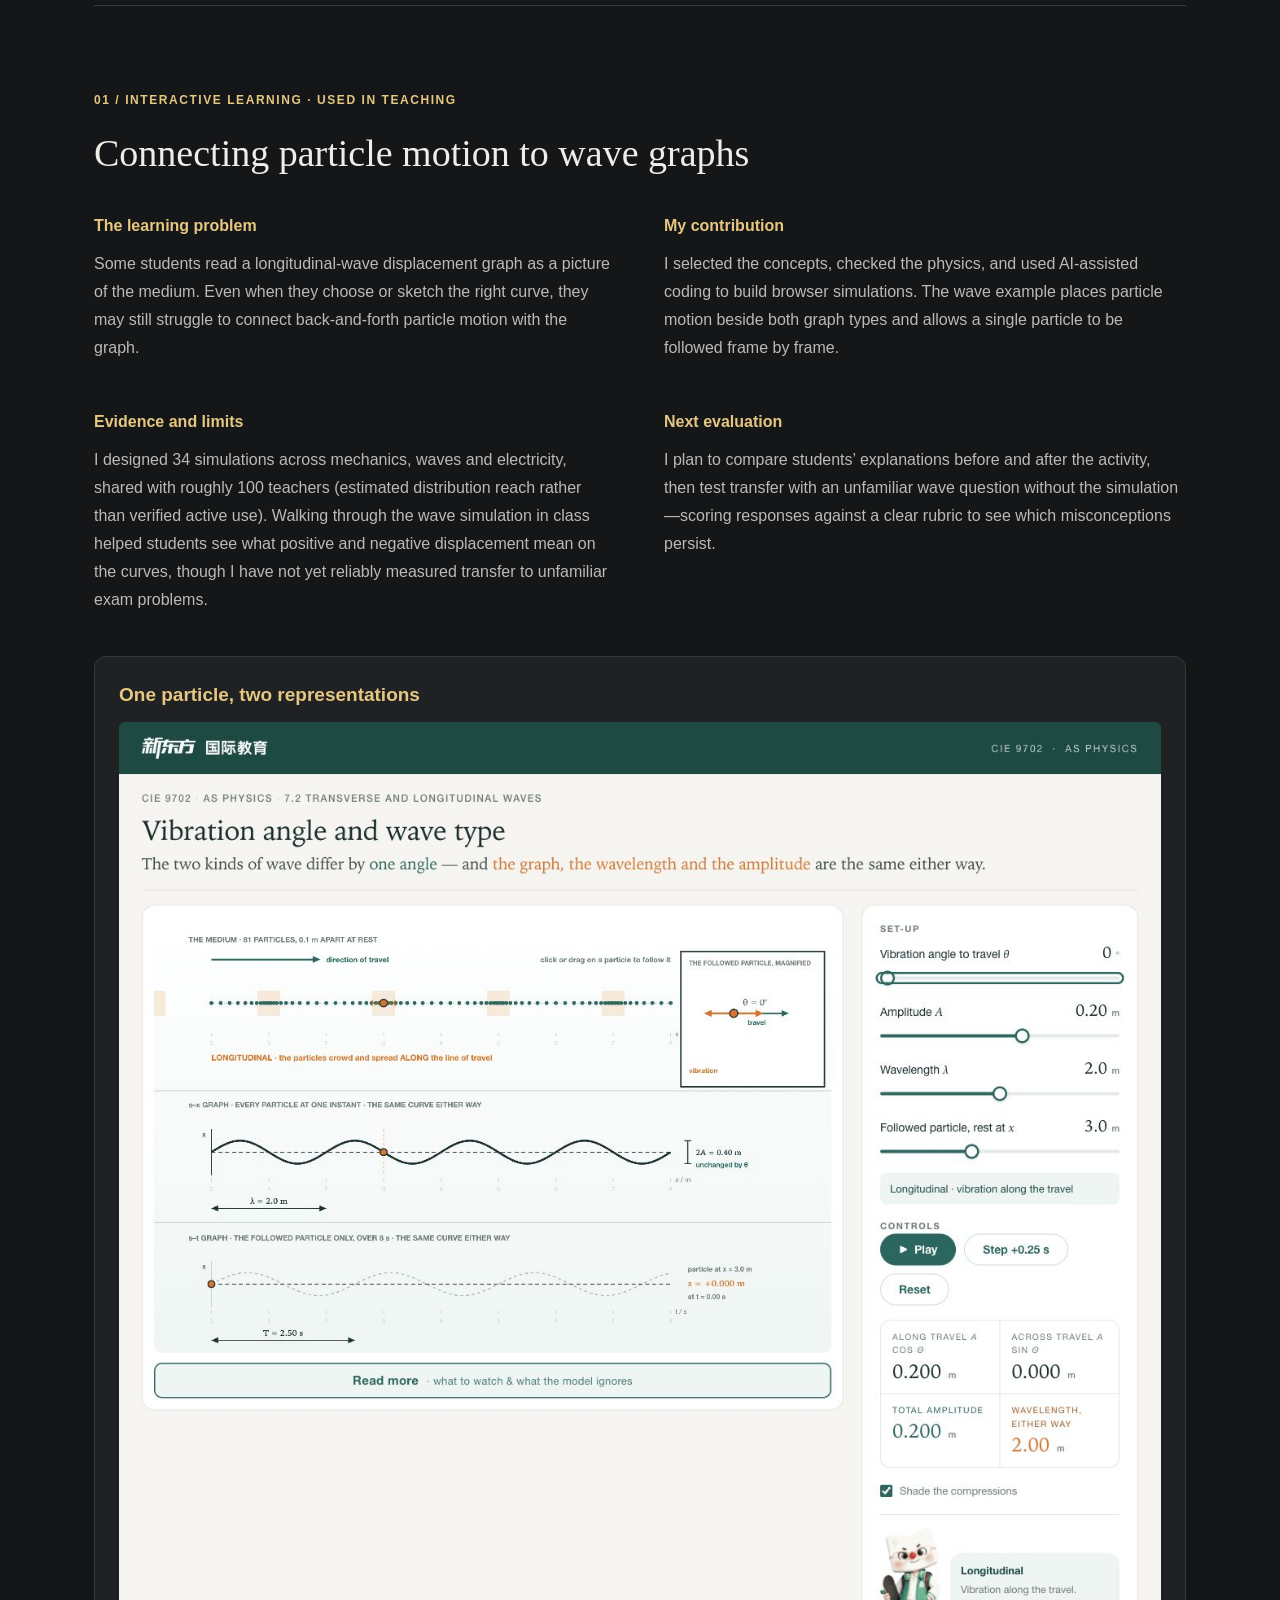
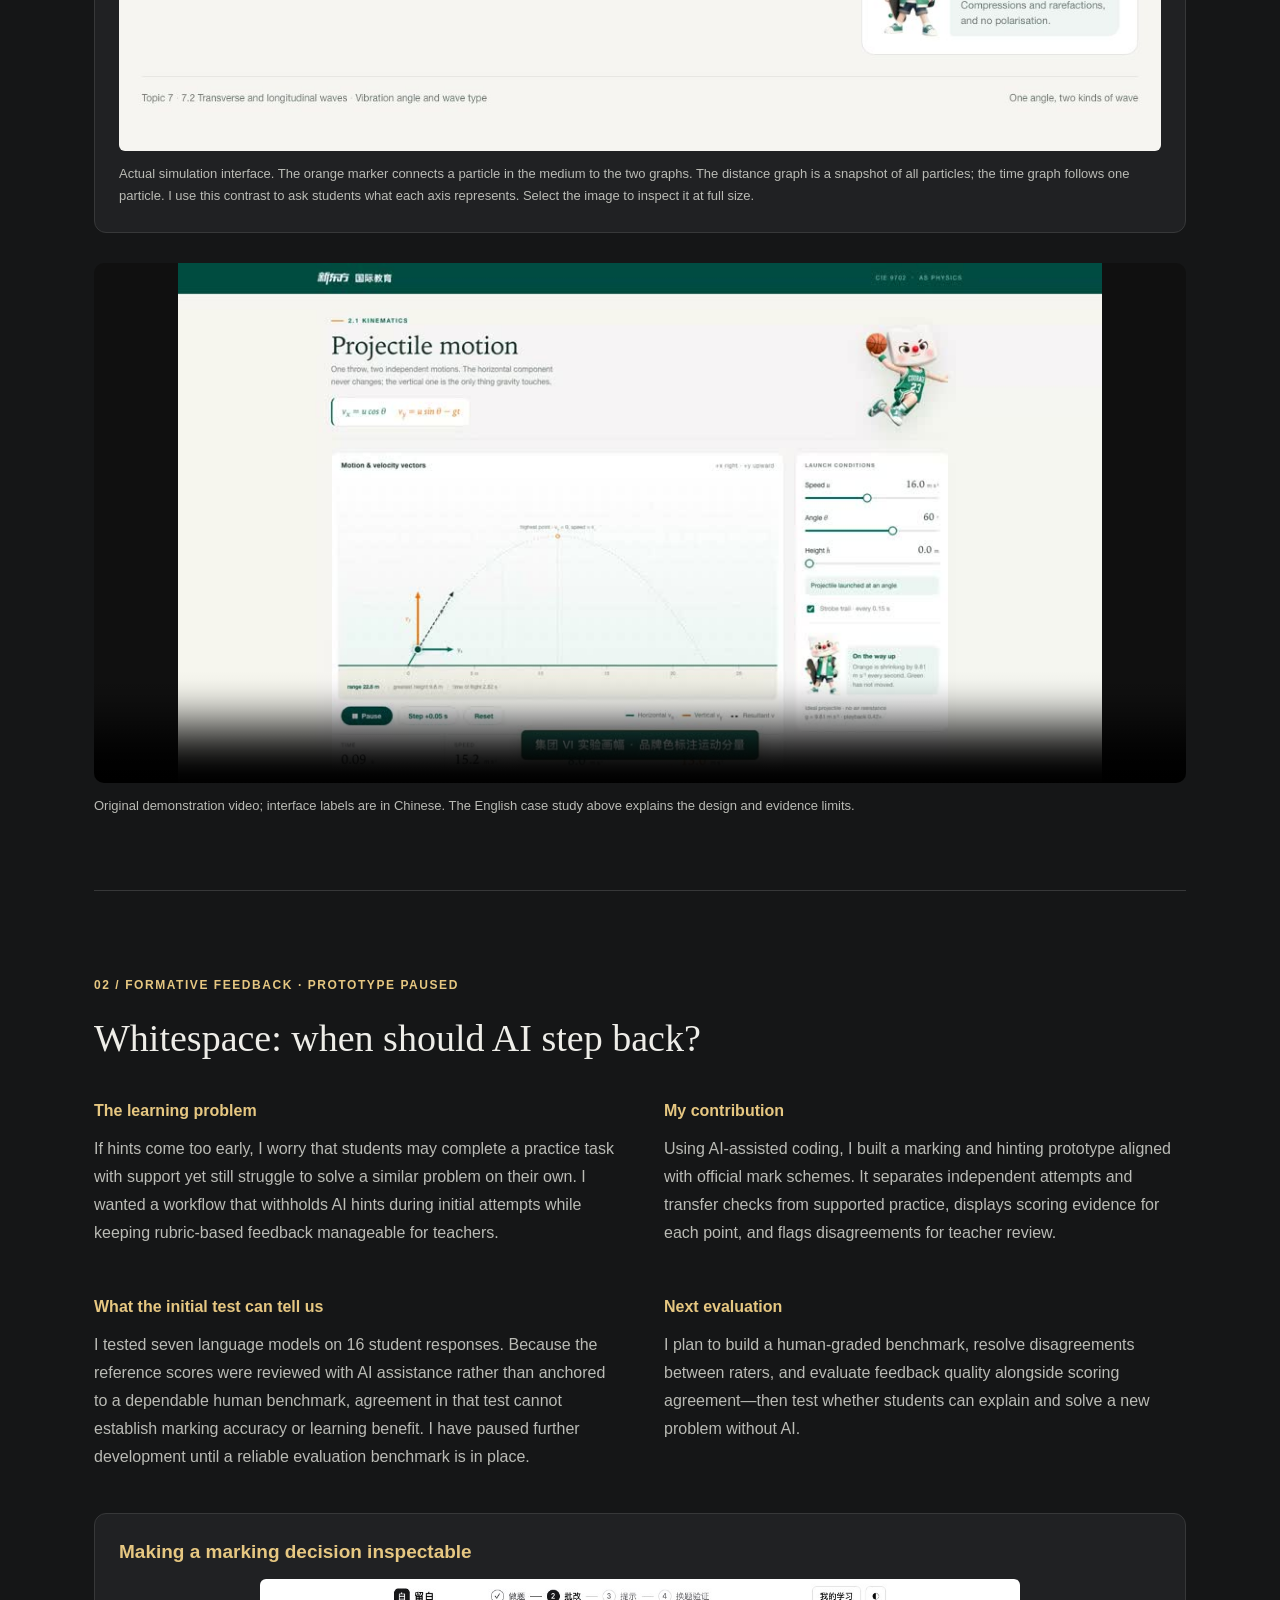
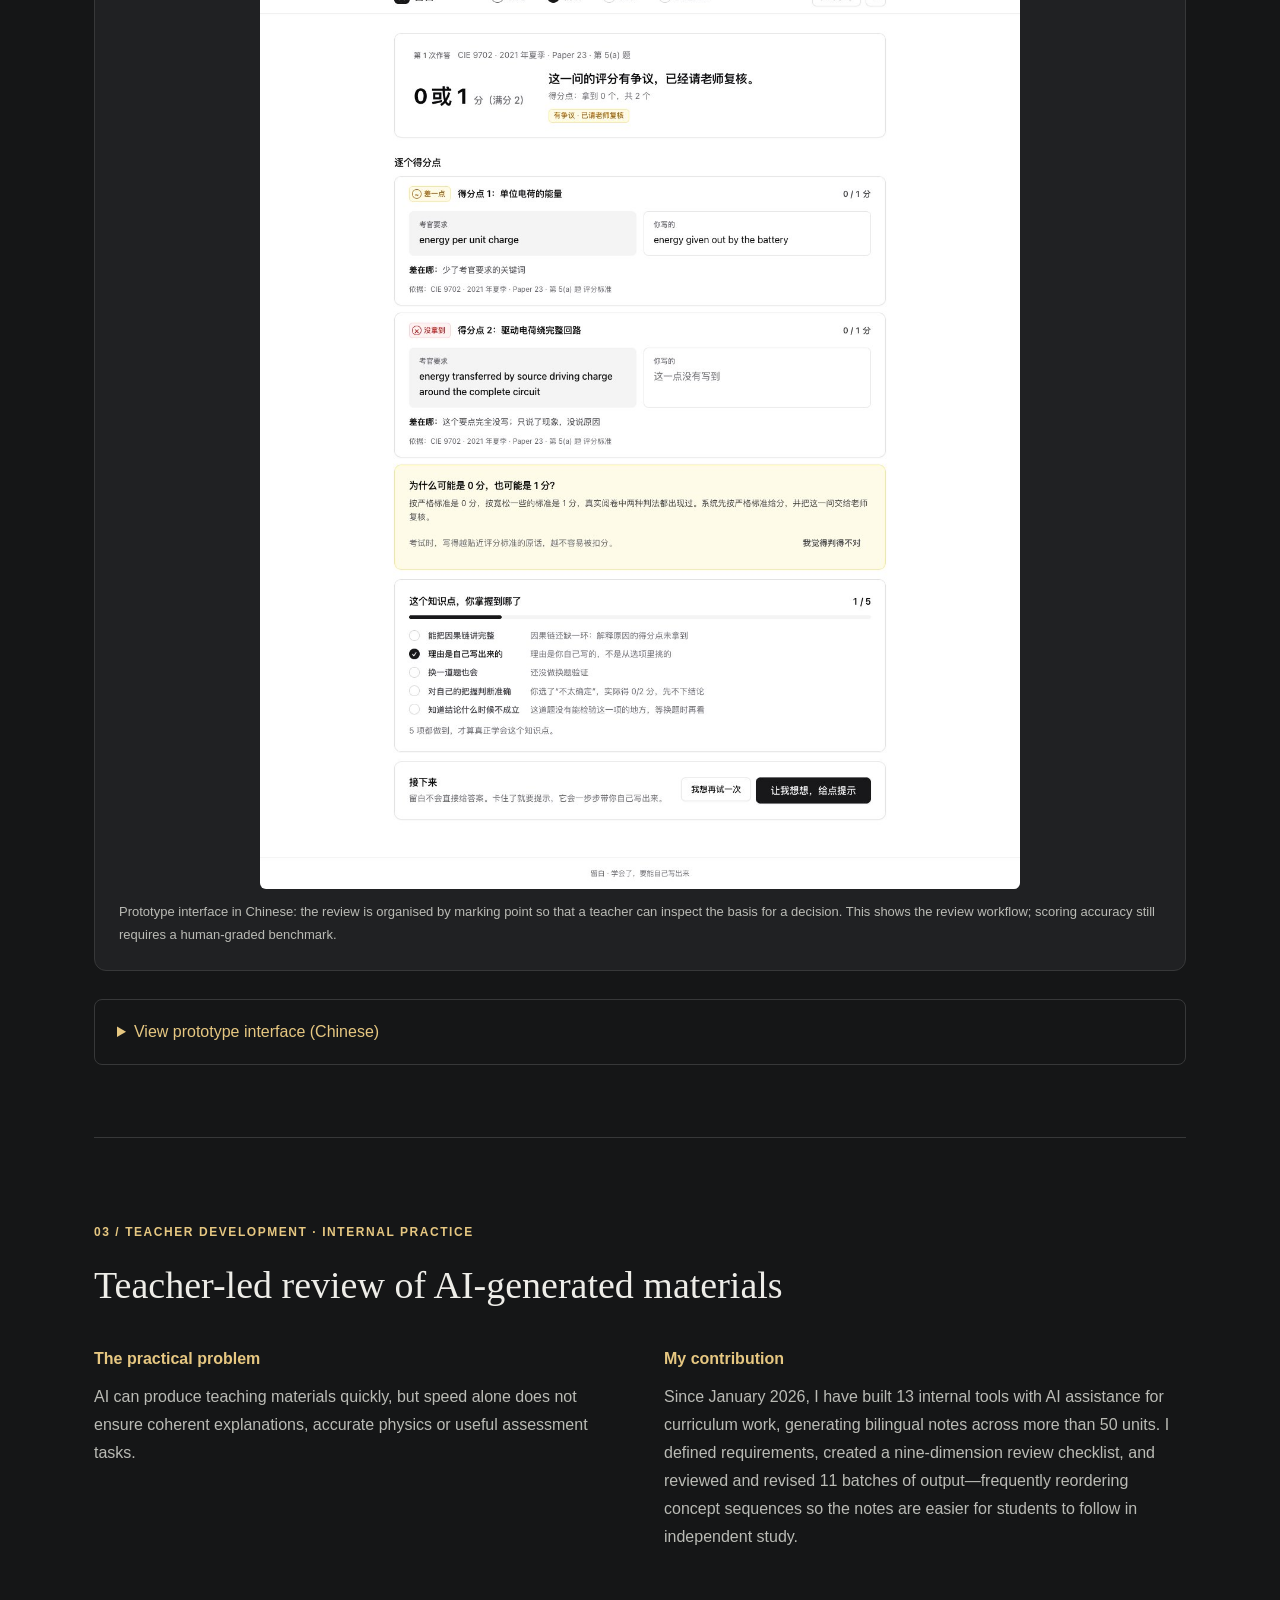
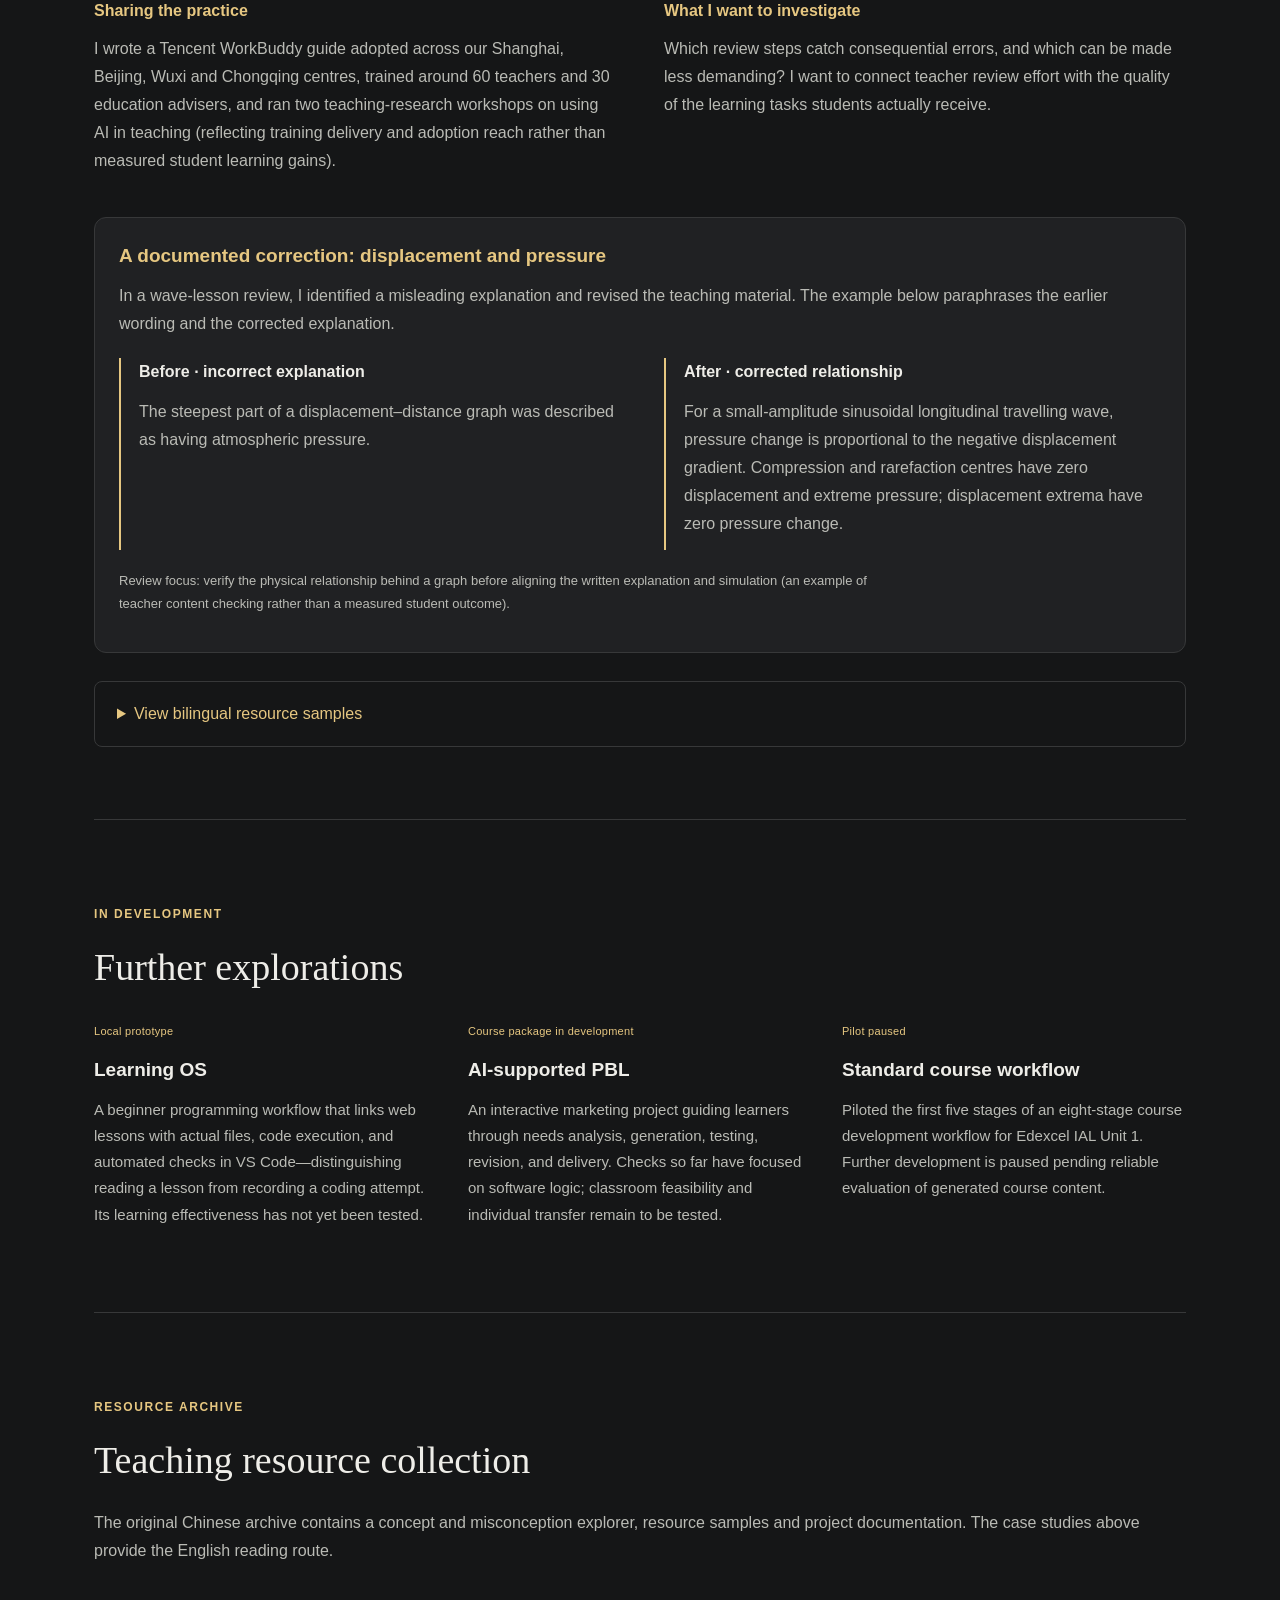
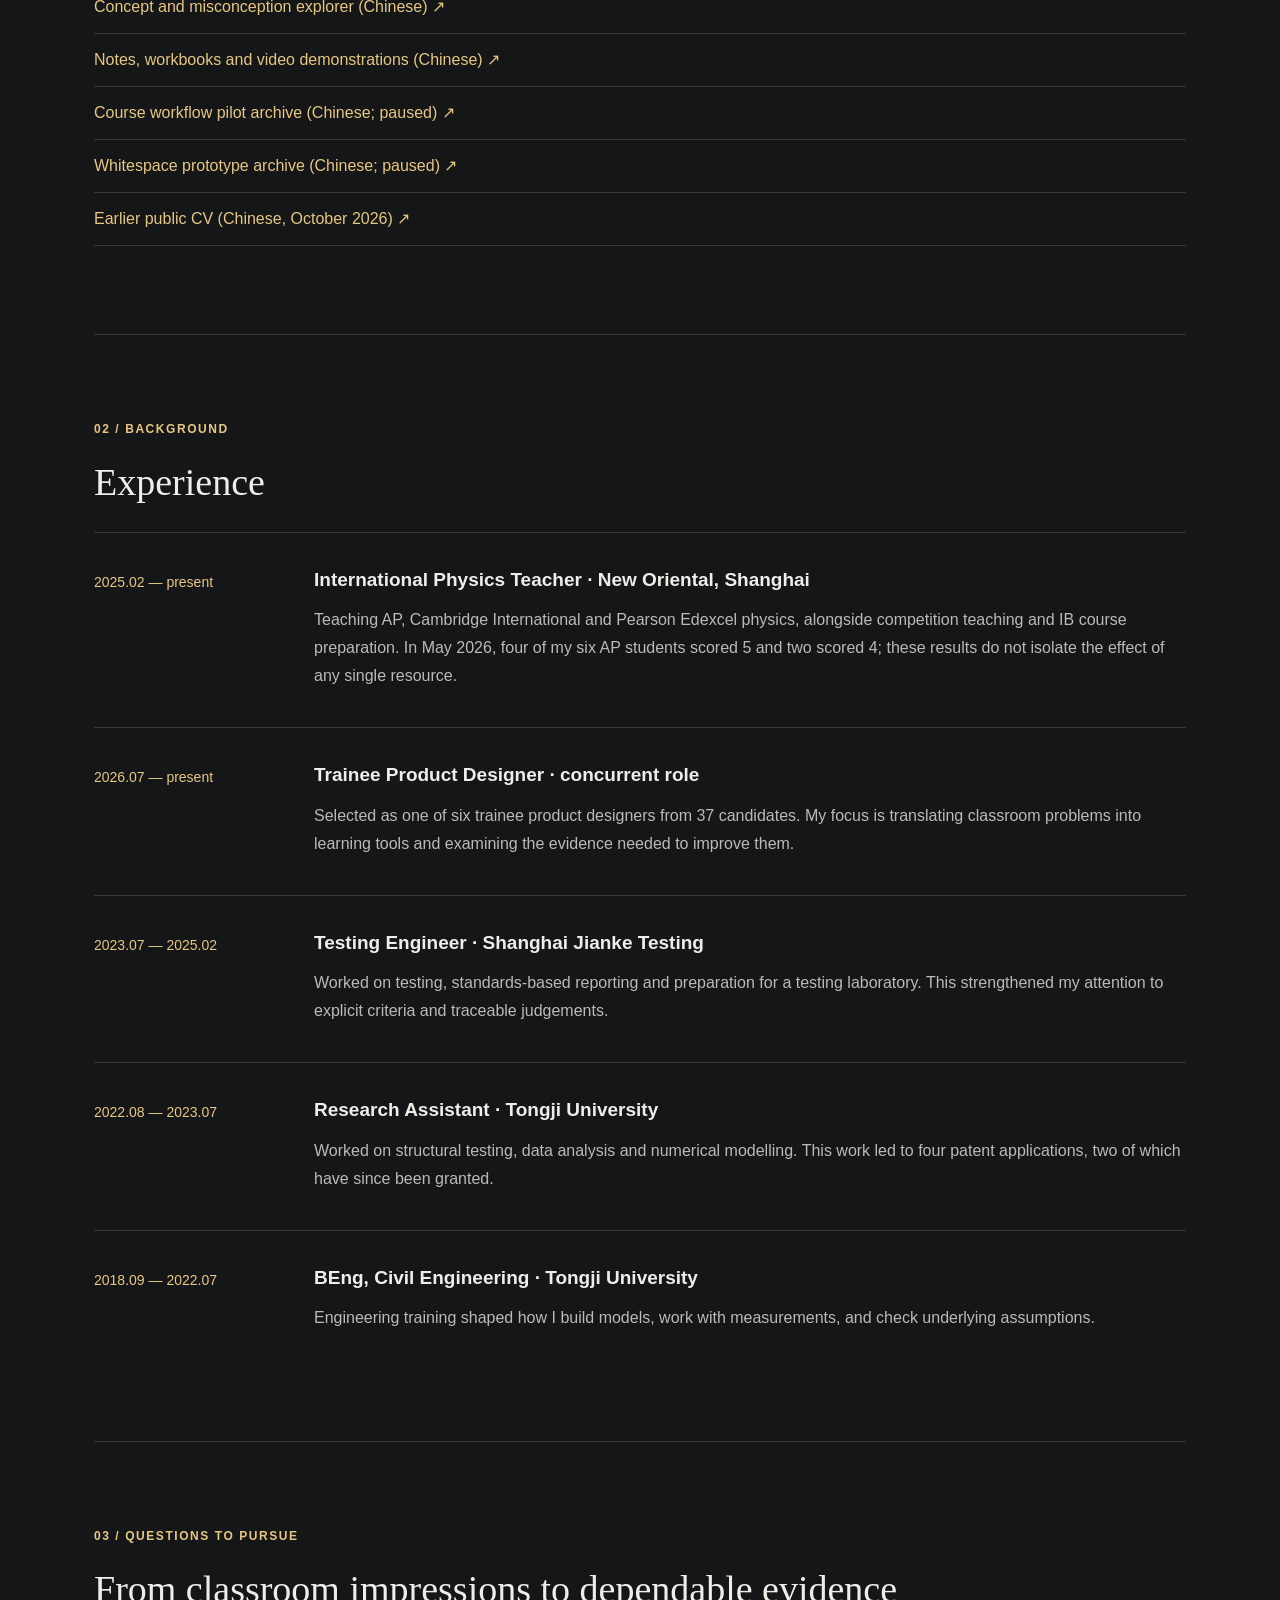
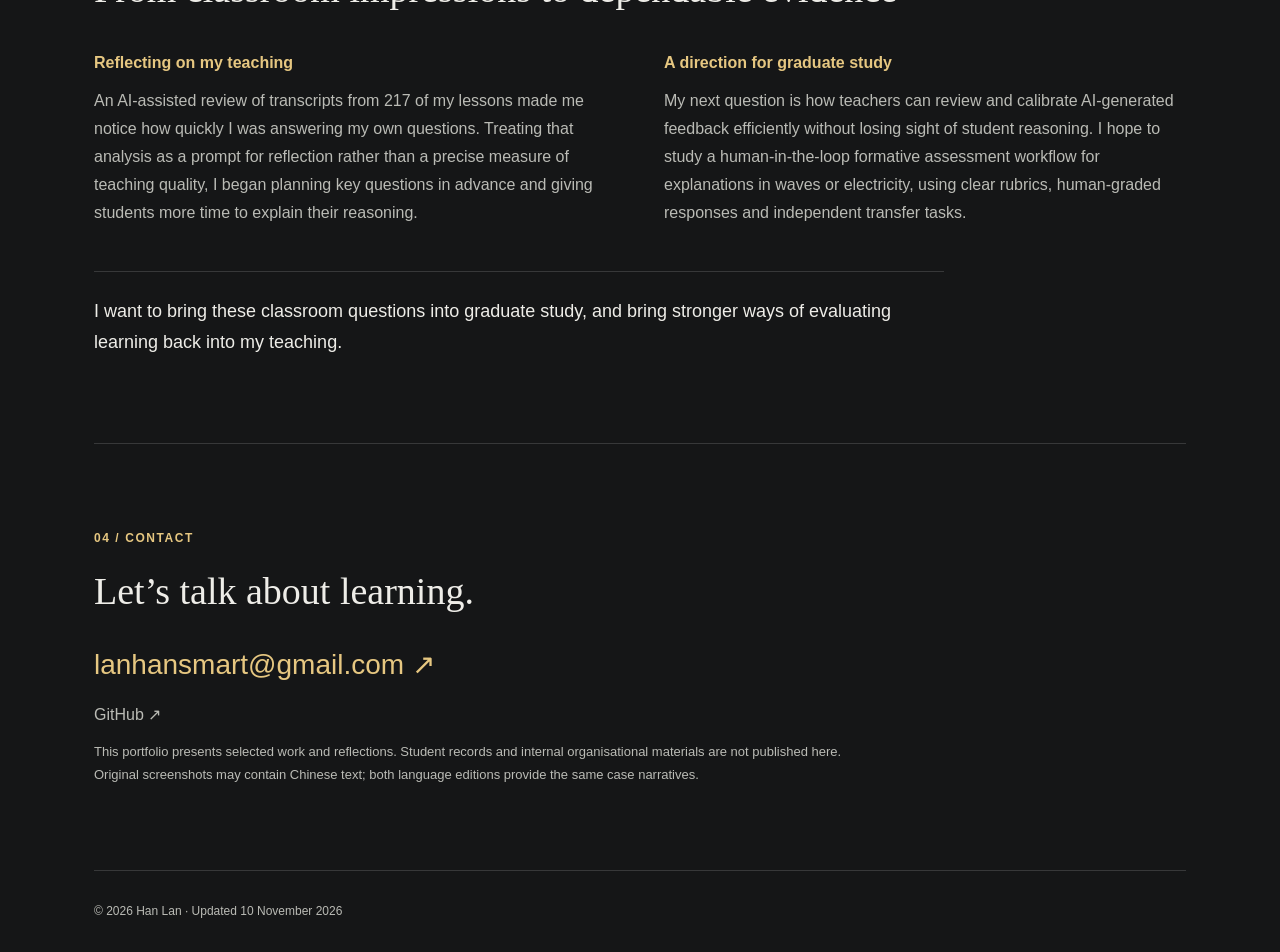
==== commit 4bbf2a83: "Refine bilingual portfolio narratives while preserving evidence boundaries" ====
--- a/index.html
+++ b/index.html
@@ -1 +1 @@
-<!doctype html><html lang="en"><head><meta charset="utf-8"><meta name="viewport" content="width=device-width, initial-scale=1"><title>Han Lan | Physics educator · Learning experience designer</title><meta name="description" content="I teach physics in international curricula in Shanghai and build AI-assisted learning resources. My work starts with a classroom question: how can we tell whether a student understands, beyond getting the answer right?"><meta name="theme-color" content="#151617"><link rel="icon" href="favicon.svg"><link rel="stylesheet" href="portfolio.css"><link rel="alternate" hreflang="en" href="index.html"><link rel="alternate" hreflang="zh-CN" href="index.zh.html"></head><body><a class="skip" href="#main">Skip to content</a><header><a class="brand" href="index.html">HL<span>Han Lan</span></a><nav aria-label="Main navigation"><a href="#works">Selected work</a><a href="#resume">Experience</a><a href="#inquiry">Inquiry</a><a href="#contact">Contact</a></nav><div class="languages" aria-label="Language"><a href="index.html" lang="en" aria-current="page">EN</a><a href="index.zh.html" lang="zh-CN" >中文</a></div></header><main id="main"><section class="hero" id="about"><p class="eyebrow">Physics educator · Learning experience designer</p><h1>Designing for understanding.</h1><p class="lead">I teach physics in international curricula in Shanghai and build AI-assisted learning resources. My work starts with a classroom question: how can we tell whether a student understands, beyond getting the answer right?</p><a class="button" href="#works">Explore selected work <span>↗</span></a><div class="hero-note">SHANGHAI · TEACHING / DESIGN / REFLECTION</div></section><div class="metrics"><div><strong>34</strong><span>physics simulations designed</span></div><div><strong>50+</strong><span>units of bilingual notes</span></div><div><strong>4</strong><span>centres adopted the WorkBuddy guide</span></div></div><section id="works"><p class="eyebrow">01 / PORTFOLIO</p><h2>Selected work</h2><p>Three perspectives on the same problem: making thinking visible, supporting feedback, and helping teachers use AI with care.</p><div class="cards"><a class="card" href="#simulations"><img src="simulations.jpg" alt="Making wave representations meaningful" loading="lazy"><div><p class="tag">01 / Interactive learning · Used in teaching</p><h3>Making wave representations meaningful</h3><p>Connecting particle motion with displacement–distance and displacement–time graphs.</p><span class="read">Read case study ↗</span></div></a><a class="card" href="#whitespace"><img src="assets/ws-desk.jpg" alt="Whitespace: when should AI step back?" loading="lazy"><div><p class="tag">02 / Formative feedback · Prototype paused</p><h3>Whitespace: when should AI step back?</h3><p>Independent attempts, rubric-based feedback and hints, followed by a new task.</p><span class="read">Read case study ↗</span></div></a><a class="card" href="#teacher-tools"><img src="assets/bilingual-en.jpg" alt="Teacher-led review of AI-generated materials" loading="lazy"><div><p class="tag">03 / Teacher development · Internal practice</p><h3>Teacher-led review of AI-generated materials</h3><p>Bilingual curriculum resources, explicit review criteria and practical training.</p><span class="read">Read case study ↗</span></div></a></div></section><section class="case" id="simulations"><p class="eyebrow">01 / Interactive learning · Used in teaching</p><h2>Making wave representations meaningful</h2><div class="case-grid"><div><h3>The learning problem</h3><p>Some students read a longitudinal-wave displacement graph as a picture of the medium. A correct-looking curve can conceal a misunderstanding of particle motion.</p></div><div><h3>My contribution</h3><p>I selected the concepts, checked the physics, and used AI-assisted coding to build browser simulations. The wave example places particle motion beside both graph types and allows a single particle to be followed frame by frame.</p></div><div><h3>Evidence and limits</h3><p>I designed 34 simulations across mechanics, waves and electricity. They have been shared with roughly 100 teachers; this is estimated sharing reach, not verified active use. Classroom walkthroughs suggested clearer understanding, but transfer to unfamiliar problems has not been reliably measured.</p></div><div><h3>Next evaluation</h3><p>Compare explanations before and after the activity, then use an unfamiliar wave question without the simulation. Score explanations with a clear rubric and examine persistent misconceptions. </p></div></div><figure class="evidence-panel"><h3>One particle, two representations</h3><a href="assets/wave-representations.jpg"><img width="1280" height="1264" src="assets/wave-representations.jpg" alt="Longitudinal-wave simulation showing the medium, an orange tracked particle, and displacement–distance and displacement–time graphs" loading="lazy"></a><figcaption>Actual simulation interface. The orange marker connects a particle in the medium to the two graphs. The distance graph is a snapshot of all particles; the time graph follows one particle. I use this contrast to ask students what each axis represents. Select the image to inspect it at full size.</figcaption></figure><figure><video controls preload="none" poster="simulations.jpg" aria-label="Physics simulation demonstration (original Chinese recording)"><source src="simulations.mp4" type="video/mp4"></video><figcaption>Original demonstration video; interface labels are in Chinese. The English case study above explains the design and evidence limits.</figcaption></figure></section><section class="case" id="whitespace"><p class="eyebrow">02 / Formative feedback · Prototype paused</p><h2>Whitespace: when should AI step back?</h2><div class="case-grid"><div><h3>The learning problem</h3><p>Fast answers can hide fragile understanding. I wanted a workflow that preserves the learner’s effort while making feedback manageable for a teacher.</p></div><div><h3>My contribution</h3><p>I designed an AI marking and hinting prototype using official marking criteria. Independent attempts and transfer checks are separated from supported practice. The interface presents scoring evidence and flags disagreements for teacher review. Implementation used AI-assisted coding.</p></div><div><h3>What the initial test can tell us</h3><p>I tested seven language models on 16 student responses. Reference scores were checked with AI assistance, without a dependable human benchmark. Agreement in that exercise cannot establish marking accuracy or learning benefit. Further development is paused until evaluation is reliable.</p></div><div><h3>Next evaluation</h3><p>Build a human-graded benchmark, resolve disagreements between raters, and evaluate feedback quality alongside scoring agreement. Test whether students can explain and solve a new problem without AI.</p></div></div><figure class="evidence-panel"><h3>Making a marking decision inspectable</h3><a href="assets/ws-verdict.jpg"><img class="verdict" width="1280" height="1533" src="assets/ws-verdict.jpg" alt="Whitespace prototype marking screen with criterion-level decisions and scoring evidence in Chinese" loading="lazy"></a><figcaption>Prototype interface in Chinese: the review is organised by marking point so that a teacher can inspect the basis for a decision. This shows the review workflow; scoring accuracy still requires a human-graded benchmark.</figcaption></figure><details><summary>View prototype interface (Chinese)</summary><img class="evidence" src="assets/ws-probe.jpg" alt="Prototype screen showing independent work with AI assistance locked" loading="lazy"></details></section><section class="case" id="teacher-tools"><p class="eyebrow">03 / Teacher development · Internal practice</p><h2>Teacher-led review of AI-generated materials</h2><div class="case-grid"><div><h3>The practical problem</h3><p>AI can produce teaching materials quickly, but speed alone does not ensure coherent explanations, accurate physics or useful assessment tasks.</p></div><div><h3>My contribution</h3><p>Since January 2026, I have built 13 internal tools with AI assistance for curriculum work, producing notes across more than 50 units. I defined requirements, created a nine-dimension review checklist, and reviewed and corrected 11 batches of output.</p></div><div><h3>Sharing the practice</h3><p>I wrote a Tencent WorkBuddy guide adopted by centres in Shanghai, Beijing, Wuxi and Chongqing, trained around 60 teachers and 30 education advisers, and ran two workshops on AI in teaching. These describe delivery and reach, not measured learning gains.</p></div><div><h3>What I want to investigate</h3><p>Which review steps catch consequential errors, and which can be made less demanding? I want to connect teacher review effort with the quality of the learning tasks students actually receive.</p></div></div><div class="evidence-panel"><h3>A documented correction: displacement and pressure</h3><p>In a wave-lesson review, I identified a misleading explanation and revised the teaching material. The example below paraphrases the earlier wording and the corrected explanation.</p><div class="case-grid correction"><div><h4>Before · incorrect explanation</h4><p>The steepest part of a displacement–distance graph was described as having atmospheric pressure.</p></div><div><h4>After · corrected relationship</h4><p>For a small-amplitude sinusoidal longitudinal travelling wave, pressure change is proportional to the negative displacement gradient. Compression and rarefaction centres have zero displacement and extreme pressure; displacement extrema have zero pressure change.</p></div></div><p class="muted">Review focus: check the physical relationship behind a graph, then align the explanation and simulation. This documented revision demonstrates content checking, not a measured student learning gain.</p></div><details><summary>View bilingual resource samples</summary><div class="samples"><img src="assets/bilingual-en.jpg" alt="English teaching notes sample" loading="lazy"><img src="assets/bilingual-cn.jpg" alt="中文教学讲义样例" loading="lazy"></div></details></section><section><p class="eyebrow">IN DEVELOPMENT</p><h2>Further explorations</h2><div class="explorations"><div><span class="tag">Local prototype</span><h3>Learning OS</h3><p>A beginner programming learning flow connects a web lesson view with real files, execution and checks in VS Code. It distinguishes reading instructions from producing evidence of an independent attempt. Learning effectiveness remains untested.</p></div><div><span class="tag">Course package in development</span><h3>AI-supported PBL</h3><p>An interactive marketing project takes learners through needs, generation, testing, revision and delivery. Existing checks concern software logic; classroom feasibility and individual transfer still need validation.</p></div><div><span class="tag">Pilot paused</span><h3>Standard course workflow</h3><p>Piloted the first five stages of an eight-stage course development workflow for Edexcel IAL Unit 1. Further development is paused pending reliable evaluation of generated course content.</p></div></div></section><section id="resources"><p class="eyebrow">RESOURCE ARCHIVE</p><h2>Teaching resource collection</h2><p>The original Chinese archive contains a concept and misconception explorer, resource samples and project documentation. The case studies above provide the English reading route.</p><ul class="resource-links"><li><a href="knowledge-map.html">Concept and misconception explorer (Chinese) ↗</a></li><li><a href="materials.html">Notes, workbooks and video demonstrations (Chinese) ↗</a></li><li><a href="standard-course.html">Course workflow pilot archive (Chinese; paused) ↗</a></li><li><a href="whitespace.html">Whitespace prototype archive (Chinese; paused) ↗</a></li><li><a href="lanhan-resume.pdf">Earlier public CV (Chinese, October 2026) ↗</a></li></ul></section><section id="resume"><p class="eyebrow">02 / BACKGROUND</p><h2>Experience</h2><div class="timeline"><article><span class="date">2025.02 — present</span><div><h3>International Physics Teacher · New Oriental, Shanghai</h3><p>Teaching AP, Cambridge International and Pearson Edexcel physics, alongside competition teaching and IB course preparation. In May 2026, four of my six AP students scored 5 and two scored 4; these results do not isolate the effect of any single resource.</p></div></article><article><span class="date">2026.07 — present</span><div><h3>Trainee Product Designer · concurrent role</h3><p>Selected as one of six trainee product designers from 37 candidates. My focus is translating classroom problems into learning tools and examining the evidence needed to improve them.</p></div></article><article><span class="date">2023.07 — 2025.02</span><div><h3>Testing Engineer · Shanghai Jianke Testing</h3><p>Worked on testing, standards-based reporting and preparation for a testing laboratory. This strengthened my attention to explicit criteria and traceable judgements.</p></div></article><article><span class="date">2022.08 — 2023.07</span><div><h3>Research Assistant · Tongji University</h3><p>Worked on structural testing, data analysis and numerical modelling. This work led to four patent applications, two of which have since been granted.</p></div></article><article><span class="date">2018.09 — 2022.07</span><div><h3>BEng, Civil Engineering · Tongji University</h3><p>Engineering training is the foundation of my approach to modelling, measurement and checking assumptions.</p></div></article></div></section><section id="inquiry"><p class="eyebrow">03 / QUESTIONS TO PURSUE</p><h2>From classroom impressions to dependable evidence</h2><div class="case-grid"><div><h3>Reflecting on my teaching</h3><p>An AI-assisted review of transcripts from 217 of my lessons prompted me to reconsider how quickly I answered my own questions. I now plan key questions and give students longer to explain. I treat that analysis as a prompt for reflection, not a precise measure of teaching quality.</p></div><div><h3>A direction for graduate study</h3><p>My next question is how teachers can review and calibrate AI-generated feedback efficiently without losing sight of student reasoning. I hope to study a human-in-the-loop formative assessment workflow for explanations in waves or electricity, using clear rubrics, human-graded responses and independent transfer tasks.</p></div></div><p class="closing">I want to bring these classroom questions into graduate study, and bring stronger ways of evaluating learning back into my teaching.</p></section><section id="contact"><p class="eyebrow">04 / CONTACT</p><h2>Let’s talk about learning.</h2><a class="email" href="mailto:lanhansmart@gmail.com">lanhansmart@gmail.com ↗</a><p><a href="https://github.com/Bright-han0516">GitHub ↗</a></p><p class="muted">This portfolio presents selected work and reflections. Student records and internal organisational materials are not published here. Original screenshots may contain Chinese text; both language editions provide the same case narratives.</p></section></main><footer>© 2026 Han Lan · Updated 10 November 2026</footer><script>document.querySelectorAll(".languages a").forEach(a=>a.addEventListener("click",()=>{a.hash=location.hash;}));</script></body></html>+<!doctype html><html lang="en"><head><meta charset="utf-8"><meta name="viewport" content="width=device-width, initial-scale=1"><title>Han Lan | Physics educator · Learning experience designer</title><meta name="description" content="I teach physics in international curricula in Shanghai and build AI-assisted learning resources. My work starts with a classroom question: how can we tell whether a student understands, beyond getting the answer right?"><meta name="theme-color" content="#151617"><link rel="icon" href="favicon.svg"><link rel="stylesheet" href="portfolio.css"><link rel="alternate" hreflang="en" href="index.html"><link rel="alternate" hreflang="zh-CN" href="index.zh.html"></head><body><a class="skip" href="#main">Skip to content</a><header><a class="brand" href="index.html">HL<span>Han Lan</span></a><nav aria-label="Main navigation"><a href="#works">Selected work</a><a href="#resume">Experience</a><a href="#inquiry">Inquiry</a><a href="#contact">Contact</a></nav><div class="languages" aria-label="Language"><a href="index.html" lang="en" aria-current="page">EN</a><a href="index.zh.html" lang="zh-CN" >中文</a></div></header><main id="main"><section class="hero" id="about"><p class="eyebrow">Physics educator · Learning experience designer</p><h1>Designing for understanding.</h1><p class="lead">I teach physics in international curricula in Shanghai and build AI-assisted learning resources. My work starts with a classroom question: how can we tell whether a student understands, beyond getting the answer right?</p><a class="button" href="#works">Explore selected work <span>↗</span></a><div class="hero-note">SHANGHAI · TEACHING / DESIGN / REFLECTION</div></section><div class="metrics"><div><strong>34</strong><span>physics simulations designed</span></div><div><strong>50+</strong><span>units of bilingual notes</span></div><div><strong>4</strong><span>centres adopted the WorkBuddy guide</span></div></div><section id="works"><p class="eyebrow">01 / PORTFOLIO</p><h2>Selected work</h2><p>Three perspectives on the same problem: making thinking visible, structuring formative feedback, and helping teachers use AI with care.</p><div class="cards"><a class="card" href="#simulations"><img src="simulations.jpg" alt="Connecting particle motion to wave graphs" loading="lazy"><div><p class="tag">01 / Interactive learning · Used in teaching</p><h3>Connecting particle motion to wave graphs</h3><p>Side-by-side particle motion, displacement–distance and displacement–time graphs for longitudinal waves.</p><span class="read">Read case study ↗</span></div></a><a class="card" href="#whitespace"><img src="assets/ws-desk.jpg" alt="Whitespace: when should AI step back?" loading="lazy"><div><p class="tag">02 / Formative feedback · Prototype paused</p><h3>Whitespace: when should AI step back?</h3><p>Independent attempts, rubric-based feedback and hints, followed by a new task.</p><span class="read">Read case study ↗</span></div></a><a class="card" href="#teacher-tools"><img src="assets/bilingual-en.jpg" alt="Teacher-led review of AI-generated materials" loading="lazy"><div><p class="tag">03 / Teacher development · Internal practice</p><h3>Teacher-led review of AI-generated materials</h3><p>Bilingual curriculum resources, explicit review criteria and practical training.</p><span class="read">Read case study ↗</span></div></a></div></section><section class="case" id="simulations"><p class="eyebrow">01 / Interactive learning · Used in teaching</p><h2>Connecting particle motion to wave graphs</h2><div class="case-grid"><div><h3>The learning problem</h3><p>Some students read a longitudinal-wave displacement graph as a picture of the medium. Even when they choose or sketch the right curve, they may still struggle to connect back-and-forth particle motion with the graph.</p></div><div><h3>My contribution</h3><p>I selected the concepts, checked the physics, and used AI-assisted coding to build browser simulations. The wave example places particle motion beside both graph types and allows a single particle to be followed frame by frame.</p></div><div><h3>Evidence and limits</h3><p>I designed 34 simulations across mechanics, waves and electricity, shared with roughly 100 teachers (estimated distribution reach rather than verified active use). Walking through the wave simulation in class helped students see what positive and negative displacement mean on the curves, though I have not yet reliably measured transfer to unfamiliar exam problems.</p></div><div><h3>Next evaluation</h3><p>I plan to compare students’ explanations before and after the activity, then test transfer with an unfamiliar wave question without the simulation—scoring responses against a clear rubric to see which misconceptions persist.</p></div></div><figure class="evidence-panel"><h3>One particle, two representations</h3><a href="assets/wave-representations.jpg"><img width="1280" height="1264" src="assets/wave-representations.jpg" alt="Longitudinal-wave simulation showing the medium, an orange tracked particle, and displacement–distance and displacement–time graphs" loading="lazy"></a><figcaption>Actual simulation interface. The orange marker connects a particle in the medium to the two graphs. The distance graph is a snapshot of all particles; the time graph follows one particle. I use this contrast to ask students what each axis represents. Select the image to inspect it at full size.</figcaption></figure><figure><video controls preload="none" poster="simulations.jpg" aria-label="Physics simulation demonstration (original Chinese recording)"><source src="simulations.mp4" type="video/mp4"></video><figcaption>Original demonstration video; interface labels are in Chinese. The English case study above explains the design and evidence limits.</figcaption></figure></section><section class="case" id="whitespace"><p class="eyebrow">02 / Formative feedback · Prototype paused</p><h2>Whitespace: when should AI step back?</h2><div class="case-grid"><div><h3>The learning problem</h3><p>If hints come too early, I worry that students may complete a practice task with support yet still struggle to solve a similar problem on their own. I wanted a workflow that withholds AI hints during initial attempts while keeping rubric-based feedback manageable for teachers.</p></div><div><h3>My contribution</h3><p>Using AI-assisted coding, I built a marking and hinting prototype aligned with official mark schemes. It separates independent attempts and transfer checks from supported practice, displays scoring evidence for each point, and flags disagreements for teacher review.</p></div><div><h3>What the initial test can tell us</h3><p>I tested seven language models on 16 student responses. Because the reference scores were reviewed with AI assistance rather than anchored to a dependable human benchmark, agreement in that test cannot establish marking accuracy or learning benefit. I have paused further development until a reliable evaluation benchmark is in place.</p></div><div><h3>Next evaluation</h3><p>I plan to build a human-graded benchmark, resolve disagreements between raters, and evaluate feedback quality alongside scoring agreement—then test whether students can explain and solve a new problem without AI.</p></div></div><figure class="evidence-panel"><h3>Making a marking decision inspectable</h3><a href="assets/ws-verdict.jpg"><img class="verdict" width="1280" height="1533" src="assets/ws-verdict.jpg" alt="Whitespace prototype marking screen with criterion-level decisions and scoring evidence in Chinese" loading="lazy"></a><figcaption>Prototype interface in Chinese: the review is organised by marking point so that a teacher can inspect the basis for a decision. This shows the review workflow; scoring accuracy still requires a human-graded benchmark.</figcaption></figure><details><summary>View prototype interface (Chinese)</summary><img class="evidence" src="assets/ws-probe.jpg" alt="Prototype screen showing independent work with AI assistance locked" loading="lazy"></details></section><section class="case" id="teacher-tools"><p class="eyebrow">03 / Teacher development · Internal practice</p><h2>Teacher-led review of AI-generated materials</h2><div class="case-grid"><div><h3>The practical problem</h3><p>AI can produce teaching materials quickly, but speed alone does not ensure coherent explanations, accurate physics or useful assessment tasks.</p></div><div><h3>My contribution</h3><p>Since January 2026, I have built 13 internal tools with AI assistance for curriculum work, generating bilingual notes across more than 50 units. I defined requirements, created a nine-dimension review checklist, and reviewed and revised 11 batches of output—frequently reordering concept sequences so the notes are easier for students to follow in independent study.</p></div><div><h3>Sharing the practice</h3><p>I wrote a Tencent WorkBuddy guide adopted across our Shanghai, Beijing, Wuxi and Chongqing centres, trained around 60 teachers and 30 education advisers, and ran two teaching-research workshops on using AI in teaching (reflecting training delivery and adoption reach rather than measured student learning gains).</p></div><div><h3>What I want to investigate</h3><p>Which review steps catch consequential errors, and which can be made less demanding? I want to connect teacher review effort with the quality of the learning tasks students actually receive.</p></div></div><div class="evidence-panel"><h3>A documented correction: displacement and pressure</h3><p>In a wave-lesson review, I identified a misleading explanation and revised the teaching material. The example below paraphrases the earlier wording and the corrected explanation.</p><div class="case-grid correction"><div><h4>Before · incorrect explanation</h4><p>The steepest part of a displacement–distance graph was described as having atmospheric pressure.</p></div><div><h4>After · corrected relationship</h4><p>For a small-amplitude sinusoidal longitudinal travelling wave, pressure change is proportional to the negative displacement gradient. Compression and rarefaction centres have zero displacement and extreme pressure; displacement extrema have zero pressure change.</p></div></div><p class="muted">Review focus: verify the physical relationship behind a graph before aligning the written explanation and simulation (an example of teacher content checking rather than a measured student outcome).</p></div><details><summary>View bilingual resource samples</summary><div class="samples"><img src="assets/bilingual-en.jpg" alt="English teaching notes sample" loading="lazy"><img src="assets/bilingual-cn.jpg" alt="中文教学讲义样例" loading="lazy"></div></details></section><section><p class="eyebrow">IN DEVELOPMENT</p><h2>Further explorations</h2><div class="explorations"><div><span class="tag">Local prototype</span><h3>Learning OS</h3><p>A beginner programming workflow that links web lessons with actual files, code execution, and automated checks in VS Code—distinguishing reading a lesson from recording a coding attempt. Its learning effectiveness has not yet been tested.</p></div><div><span class="tag">Course package in development</span><h3>AI-supported PBL</h3><p>An interactive marketing project guiding learners through needs analysis, generation, testing, revision, and delivery. Checks so far have focused on software logic; classroom feasibility and individual transfer remain to be tested.</p></div><div><span class="tag">Pilot paused</span><h3>Standard course workflow</h3><p>Piloted the first five stages of an eight-stage course development workflow for Edexcel IAL Unit 1. Further development is paused pending reliable evaluation of generated course content.</p></div></div></section><section id="resources"><p class="eyebrow">RESOURCE ARCHIVE</p><h2>Teaching resource collection</h2><p>The original Chinese archive contains a concept and misconception explorer, resource samples and project documentation. The case studies above provide the English reading route.</p><ul class="resource-links"><li><a href="knowledge-map.html">Concept and misconception explorer (Chinese) ↗</a></li><li><a href="materials.html">Notes, workbooks and video demonstrations (Chinese) ↗</a></li><li><a href="standard-course.html">Course workflow pilot archive (Chinese; paused) ↗</a></li><li><a href="whitespace.html">Whitespace prototype archive (Chinese; paused) ↗</a></li><li><a href="lanhan-resume.pdf">Earlier public CV (Chinese, October 2026) ↗</a></li></ul></section><section id="resume"><p class="eyebrow">02 / BACKGROUND</p><h2>Experience</h2><div class="timeline"><article><span class="date">2025.02 — present</span><div><h3>International Physics Teacher · New Oriental, Shanghai</h3><p>Teaching AP, Cambridge International and Pearson Edexcel physics, alongside competition teaching and IB course preparation. In May 2026, four of my six AP students scored 5 and two scored 4; these results do not isolate the effect of any single resource.</p></div></article><article><span class="date">2026.07 — present</span><div><h3>Trainee Product Designer · concurrent role</h3><p>Selected as one of six trainee product designers from 37 candidates. My focus is translating classroom problems into learning tools and examining the evidence needed to improve them.</p></div></article><article><span class="date">2023.07 — 2025.02</span><div><h3>Testing Engineer · Shanghai Jianke Testing</h3><p>Worked on testing, standards-based reporting and preparation for a testing laboratory. This strengthened my attention to explicit criteria and traceable judgements.</p></div></article><article><span class="date">2022.08 — 2023.07</span><div><h3>Research Assistant · Tongji University</h3><p>Worked on structural testing, data analysis and numerical modelling. This work led to four patent applications, two of which have since been granted.</p></div></article><article><span class="date">2018.09 — 2022.07</span><div><h3>BEng, Civil Engineering · Tongji University</h3><p>Engineering training shaped how I build models, work with measurements, and check underlying assumptions.</p></div></article></div></section><section id="inquiry"><p class="eyebrow">03 / QUESTIONS TO PURSUE</p><h2>From classroom impressions to dependable evidence</h2><div class="case-grid"><div><h3>Reflecting on my teaching</h3><p>An AI-assisted review of transcripts from 217 of my lessons made me notice how quickly I was answering my own questions. Treating that analysis as a prompt for reflection rather than a precise measure of teaching quality, I began planning key questions in advance and giving students more time to explain their reasoning.</p></div><div><h3>A direction for graduate study</h3><p>My next question is how teachers can review and calibrate AI-generated feedback efficiently without losing sight of student reasoning. I hope to study a human-in-the-loop formative assessment workflow for explanations in waves or electricity, using clear rubrics, human-graded responses and independent transfer tasks.</p></div></div><p class="closing">I want to bring these classroom questions into graduate study, and bring stronger ways of evaluating learning back into my teaching.</p></section><section id="contact"><p class="eyebrow">04 / CONTACT</p><h2>Let’s talk about learning.</h2><a class="email" href="mailto:lanhansmart@gmail.com">lanhansmart@gmail.com ↗</a><p><a href="https://github.com/Bright-han0516">GitHub ↗</a></p><p class="muted">This portfolio presents selected work and reflections. Student records and internal organisational materials are not published here. Original screenshots may contain Chinese text; both language editions provide the same case narratives.</p></section></main><footer>© 2026 Han Lan · Updated 10 November 2026</footer><script>document.querySelectorAll(".languages a").forEach(a=>a.addEventListener("click",()=>{a.hash=location.hash;}));</script></body></html>
